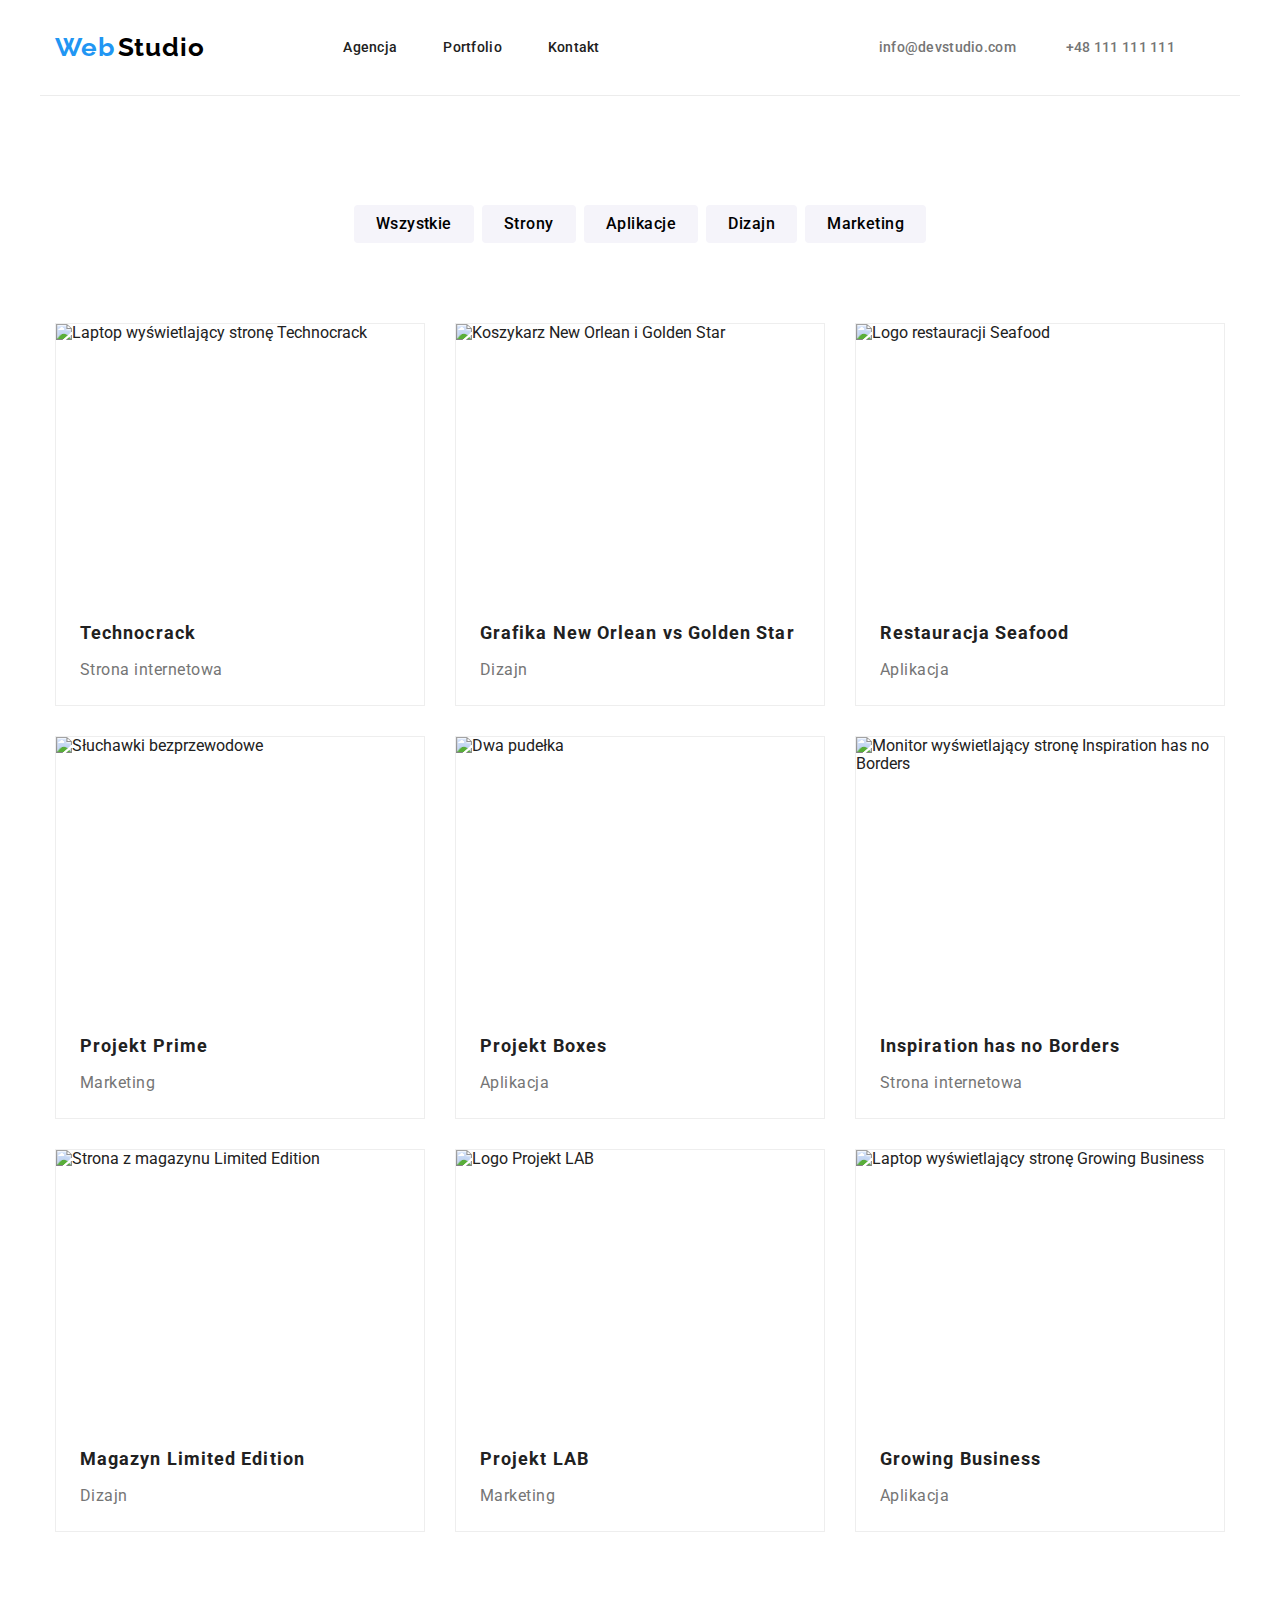
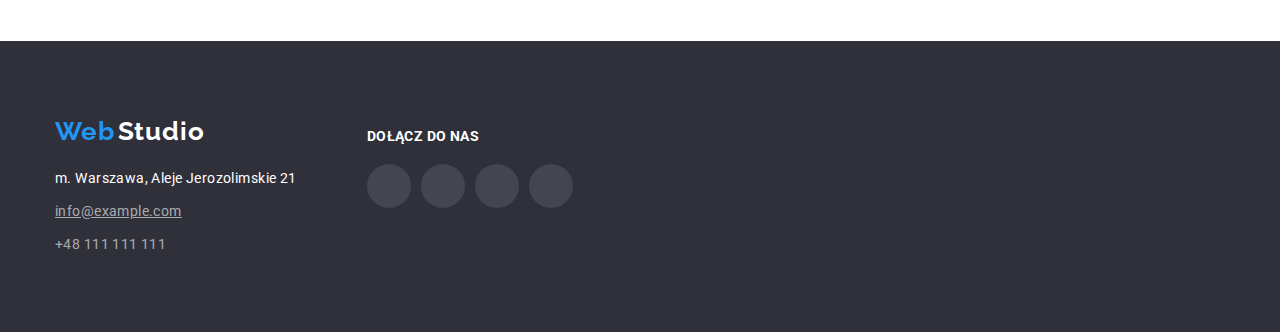
==== portfolio.html @ d4b3dfc9 "." ====
<!DOCTYPE html>
<html lang="pl">
<head>
    <meta charset="UTF-8">
    <meta http-equiv="X-UA-Compatible" content="IE=edge">
    <meta name="viewport" content="width=device-width, initial-scale=1.0">
    <link rel="stylesheet" href="https://cdnjs.cloudflare.com/ajax/libs/modern-normalize/1.0.0/modern-normalize.min.css" />
    <link rel="stylesheet" href="./css/styles.css">
    <link rel="preconnect" href="https://fonts.gstatic.com">
    <link href="https://fonts.googleapis.com/css2?family=Raleway:wght@700&family=Roboto:wght@400;500;700;900&display=swap"
        rel="stylesheet">
    <title>Portfolio</title>
</head>
<body>
    <header class="header">
        <div class="container">
        <nav class="navigation">
            <ul class="navigation-list list">
                <li class="navigation-list-item">
                    <a class="navigation-list-link logo link" href="index.html">
                        <span class="logo-web">Web</span>
                        <span class="logo-studio">Studio</span>
                    </a>
                </li>
                <li class="navigation-list-item">
                    <a class="navigation-list-link link" href="#">Agencja</a>
                </li>
                <li class="navigation-list-item">
                    <a class="navigation-list-link link" href="portfolio.html">Portfolio</a>
                </li>
                <li class="navigation-list-item">
                    <a class="navigation-list-link link" href="#">Kontakt</a>
                </li>
            </ul>
        </nav>
    
        <ul class="contact-list list">
            <li class="contact-list-item">
                <a class="contact-list-link link" href="email:info@devstudio.com">info@devstudio.com</a></li>
            <li class="contact-list-item">
                <a class="contact-list-link link" href="tel:+48111111111">+48 111 111 111</a></li>
        </ul>
    </div>
    </header>
    <main>
        <!--FILTERS-->
        <section class="section-filters section"> 
            <div class="container">
            <h2 hidden>Filters</h2>
            <ul class="filters-list list">
                <li class="filters-list-item">
                    <button class="filters-modal-btn" type="button">Wszystkie</button>
                </li>
                <li class="filters-list-item">
                    <button class="filters-modal-btn" type="button">Strony</button>
                </li>
                <li class="filters-list-item">
                    <button class="filters-modal-btn" type="button">Aplikacje</button>
                </li>
                <li class="filters-list-item">
                    <button class="filters-modal-btn" type="button">Dizajn</button>
                </li>
                <li class="filters-list-item">
                    <button class="filters-modal-btn" type="button">Marketing</button>
                </li>
            </ul>
            </div>
        </section>
        <!--PROJECTS-->
        <section class="section-project section"> 
            <div class="container">
            <h2 hidden>Projects</h2>
            <ul class="projects-list list">
                <li class="projects-list-item">
                    <img class="projects-list-item-img" src="images/project1.jpg" alt="Laptop wyświetlający stronę Technocrack" width="370" height="291">
                        <p class="projects-list-text" >Technocrack</p>
                        <p class="projects-list-text-description">Strona internetowa</p>
                </li>
                <li class="projects-list-item">
                    <img class="projects-list-item-img" src="images/project2.jpg" alt="Koszykarz New Orlean i Golden Star" width="370" height="291">
                        <p class="projects-list-text" >Grafika New Orlean vs Golden Star</p>
                        <p class="projects-list-text-description">Dizajn</p>
                    
                </li>
                <li class="projects-list-item">
                    <img class="projects-list-item-img" src="images/project3.jpg" alt="Logo restauracji Seafood" width="370" height="291">
                        <p class="projects-list-text" >Restauracja Seafood</p>
                        <p class="projects-list-text-description">Aplikacja</p>
                    
                </li>
                <li class="projects-list-item">
                    <img class="projects-list-item-img" src="images/project4.jpg" alt="Słuchawki bezprzewodowe" width="370" height="291">
                        <p class="projects-list-text" >Projekt Prime</p>
                        <p class="projects-list-text-description">Marketing</p>
                    
                </li>
                <li class="projects-list-item">
                    <img class="projects-list-item-img" src="images/project5.jpg" alt="Dwa pudełka" width="370" height="291">
                        <p class="projects-list-text" >Projekt Boxes</p>
                        <p class="projects-list-text-description">Aplikacja</p>
                    
                </li>
                <li class="projects-list-item">
                    <img class="projects-list-item-img" src="images/project6.jpg" alt="Monitor wyświetlający stronę Inspiration has no Borders" width="370" height="291">
                        <p class="projects-list-text" >Inspiration has no Borders</p>
                        <p class="projects-list-text-description">Strona internetowa</p>
                    
                </li>
                <li class="projects-list-item">
                    <img class="projects-list-item-img" src="images/project7.jpg" alt="Strona z magazynu Limited Edition" width="370" height="291">
                        <p class="projects-list-text" >Magazyn Limited Edition</p>
                        <p class="projects-list-text-description">Dizajn</p>
                    
                </li>
                <li class="projects-list-item">
                    <img class="projects-list-item-img" src="images/project8.jpg" alt="Logo Projekt LAB" width="370" height="291">
                        <p class="projects-list-text" >Projekt LAB</p>
                        <p class="projects-list-text-description">Marketing</p>
                    
                </li>
                <li class="projects-list-item">
                    <img class="projects-list-item-img" src="images/project9.jpg" alt="Laptop wyświetlający stronę Growing Business" width="370" height="291">
                        <p class="projects-list-text" >Growing Business</p>
                        <p class="projects-list-text-description">Aplikacja</p>
                    
                </li>
            </ul>
            </div>
        </section>
    </main>
<!--FOOTER-->
    <footer class="section-footer section">
        <div class="container">
        <div class="footer-left-side">
        <a class="footer-link link" href="index.html">
            <span class="logo-web">Web</span>
            <span class="logo-studio-white">Studio</span>
        </a>
        <address class="addres">m. Warszawa, Aleje Jerozolimskie 21</address>
        <ul class="footer-list list">
            <li class="footer-list-item"><a class="footer-contact" href="email:info@example.com">info@example.com</a></li>
            <li class="footer-list-item"><a class="footer-contact link" href="tel:+48111111111">+48 111 111 111</a></li>
        </ul>
        </div>
        <div class="footer-social">
            <p class="footer-social-text">Dołącz do nas</p>
            <ul class="footer-social-list list">
                <li class="footer-social-list-item">
                    <a href="#" class="footer-social-list-link">
                        <svg class="footer-icon">
                            <use href="./images/icons.svg#icon-instagram"></use>
                        </svg>
                    </a>
                    <a href="#" class="footer-social-list-link">
                        <svg class="footer-icon">
                            <use href="./images/icons.svg#icon-twitter"></use>
                        </svg>
                    </a>
                    <a href="#" class="footer-social-list-link">
                        <svg class="footer-icon">
                            <use href="./images/icons.svg#icon-facebook"></use>
                        </svg>
                    </a>
                    <a href="#" class="footer-social-list-link">
                        <svg class="footer-icon">
                            <use href="./images/icons.svg#icon-linkedin"></use>
                        </svg>
                    </a>
                </li>
            </ul>
        </div>
        </div>
    </footer>
    
</body>
</html>
---- css/styles.css ----
:root{
    --main-font: 'Roboto', sans-serif;
    --secondary-font: 'Raleway', sans-serif;
    --main-color: #2196F3;
    --secondary-color: #212121;
    --description-color: #757575;
    --third-text-color: #FFFFFF;
    --logo-studio-color:  #000000;
    --footer-contact-color:  rgba(255, 255, 255, 0.6);
    --main-background-color: #FFFFFF;;
    --secondary-background-color: #2F303A;
    --third-background-color: #F5F4FA;
}
body {
    font-family: var(--main-font);
    color: var(--secondary-color);
    background-color: var(--main-background-color);
}
h1,
h2,
h3,
h4,
h6,
ul,
p {
    margin: 0;
    padding: 0;
}

img{
    display: block;
}

.list{
    list-style: none;
}
.link{
    text-decoration: none;
}

.container{
    width: 1200px;
    padding: 15px;
    margin: 0 auto;
}
.section{
    padding-top: 94px;
    padding-bottom: 94px;
}

/*==== COMPONENTS ====*/

.logo-web,
.logo-studio,
.logo-studio-white{
    font-family: var(--secondary-font);
    font-style: normal;
    font-weight: 700;
    font-size: 26px;
    line-height: 1.192;
    letter-spacing: 0.03em;
    color: var(--main-color);
}
.logo-studio{
    color: var(--logo-studio-color);
}
.logo-studio-white{
    color: var(--third-text-color)
}

.filters-modal-btn,
.hero-modal-btn{
    font-weight: 500;
    font-size: 16px;
    line-height: 1.625;
    text-align: center;
    letter-spacing: 0.03em;
    background-color: var(--third-background-color);
    border-radius: 4px;
    border: 0px;
    padding: 6px 22px;
}

.secondary-header{
    font-weight: 700;
    font-size: 36px;
    line-height: 1.166;
    text-align: center;
    letter-spacing: 0.03em;
    margin: 0 auto;
    padding-bottom: 50px;
}

.navigation-list-link:hover,
.navigation-list-link:focus,
.contact-list-link:hover,
.contact-list-link:focus,
.footer-contact:hover,
.footer-contact:focus,
.footer-contact-portfolio-email:hover,
.footer-contact-portfolio-email:focus{
    color:var(--main-color)
}
.hero-modal-btn:hover,
.hero-modal-btn:focus,
.filters-modal-btn:hover,
.filters-modal-btn:focus{
    color: var(--third-text-color);
    background-color: var(--main-color);
    cursor: pointer;
}

.section-hero,
.section-footer{
    background-color: var(--secondary-background-color);
}
/*==== END COMPONENTS ====*/

/*==== HEADER ====*/
.header .container{
    display: flex;
    align-items: center;
    padding-top: 32px;
    padding-bottom: 32px;
    border-bottom: 1px solid #ECECEC;
}

.navigation-list, 
.contact-list{
    display: flex;
    align-items: center;
    justify-content: center;
}

.logo{
    margin-right: 93px;
    padding-top: 24px;
    padding-bottom: 25px;
}
   
.navigation-list-item:not(:last-child){
    margin-right: 46px;
}
.header .contact-list{
    margin-left: auto;
}
.contact-list-item{
    margin-right: 50px;
}

.navigation-list-link,
.contact-list-link,
.footer-link{
    font-weight: 500;
    font-size: 14px;
    line-height: 1.142;
    letter-spacing: 0.02em;
    color: var(--secondary-color);
}

.contact-list-link{
    color: var(--description-color);
}
.contact-list-icon{
    fill: #757575;
    margin-right: 10px;
}
/*???!!!!!!!!!!!!!!!!!!!!!!!!!!! telefon ucieka do góry! nie wczytują się dobrze width i hight*/
.contact-list-icon:hover,
.contact-list-icon:focus{
    fill: var(--main-color);
    background-color: var(--third-background-color);
}
/*==== END HEADER ====*/

/*==== HERO ====*/
.section-hero .container{
    padding: 200 0;  
}
.section-hero{
    background-image: linear-gradient(rgba(47, 48, 58, 0.4), 
    rgba(47, 48, 58, 0.4)), 
    url(/images/herobackground.png);
    background-repeat: no-repeat;
    background-size: cover;
    max-width: 1600px;
    margin: 0 auto;
}

.main-header{
    font-weight: 900;
    font-size: 44px;
    line-height: 1.363;
    text-align: center;
    letter-spacing: 0.06em;
    text-transform: uppercase;
    color: var(--third-text-color);
    margin: 0 auto;
    width: 696px;
    height: 120px;
    margin-bottom: 30px;
}   
.hero-modal-btn{
    font-weight: 700;
    line-height: 1.875;
    display: flex;
    align-items: center;
    letter-spacing: 0.06em;
    box-shadow: 0px 4px 4px rgba(0, 0, 0, 0.15);
    border-radius: 4px;
    padding: 10px 41px 10px 42px;
    min-width: 200px;
    margin: 0 auto;
}
   
/*==== END HERO ====*/

/*==== ADVANTAGES ====*/
.advantages-list{
 display: flex;
 align-items: center;
}

.advantages-list-item:not(:last-child){
    margin-right: 30px;
}

.advantages-icon{
    display: flex;
    margin: 0 auto;
    
}

.advantages-list-icon:not(:last-child){
    margin-right: 30px;
}

.advantages-list-icon{
    display: flex;
    background-color: #F5F4FA;
    border-radius: 4px;
    margin-bottom: 30px;
    min-width: 270px;
    min-height: 120px;
    padding-top: 25px;
}

.advantages-list-header,
.advantages-list-text{
    font-weight: 700;
    font-size: 14px;
    line-height: 1.143;
    letter-spacing: 0.03em;
    text-transform: uppercase;
    width: 270px;
    height: 16px;
}

.advantages-list-text{
    font-weight: 400;
    line-height: 1.714;
    text-transform: none;
    color: var(--description-color);
    height: 75px;
    margin-top: 10px;
    margin-bottom: 0px;
}

.section-advantages{
    padding-bottom: 0px;
}

/*==== END ADVANTAGES ====*/

/*==== ABOUT US ====*/
.about-list{
    display: flex;
    align-items: center;
}

.about-list-item:not(:last-child){
    margin-right: 30px;
}
/*==== END ABOUT US ====*/


/*==== OUR TEAM ====*/
.team-list{
    display: flex;
    align-items: center;
}
.team-list-item:not(:last-child){
  margin-right: 30px;  
}
.team-list-item{
    background: var(--main-background-color);
    box-shadow: 0px 1px 3px rgba(0, 0, 0, 0.12), 0px 1px 1px rgba(0, 0, 0, 0.14), 0px 2px 1px rgba(0, 0, 0, 0.2);
    border-radius: 0px 0px 4px 4px;
    }

.team-list-img{
    margin-bottom: 30px;
}

.section-team{
    background-color: var(--third-background-color);
}
.team-list-text,
.team-list-text-description{
    font-weight: 500;
    font-size: 16px;
    line-height: 1.187;
    text-align: center;
    letter-spacing: 0.03em;
    margin-bottom: 10px;
}

.team-list-text-description{
    font-weight: 400;
    color: var(--description-color);
}

.team-social-list{
    display: flex;
    align-items: center;
    justify-content: center;
    margin-right: 16px;
    margin-bottom: 30px;
    
}

.team-icon{
    width: 20px;
    height: 20px;
}

.team-social-list-item{
    display: flex;
    background-color: var(--main-background-color);
    border-radius: 50%;
    align-items: center;
    justify-content: center;
    min-width: 44px;
    min-height: 44px;
    fill: #AFB1B8;
}

.team-social-list-item:not(:last-child){
    margin-right: 10px;
}

.team-social-list-item:hover,
.team-social-list-item:focus{
    fill: var(--third-text-color);
    background-color: var(--main-color);


}
/*==== END OUR TEAM ====*/


/*==== OUR CUSTOMERS ====*/
.customers-list{
    display: flex;
    align-items: center;
    justify-content: center;
}

.customers-list-item:not(:last-child){
    margin-right: 30px;
}

.customer-icon{
    display: flex;
    width: 106px;
    height: 60px;
}

.customers-list-item{
    display: flex;
    align-items: center;
    justify-content: center;
    min-width: 170px;
    min-height: 92px;
    fill: #AFB1B8;
    border: 1px solid #AFB1B8;
    border-radius: 4px;
}

.customers-list-item:hover,
.customers-list-item:focus{
    border: 1px solid var(--main-color);
    fill: var(--main-color);
}
/*==== END OUR CUSTOMERS ====*/


/*==== FOOTER ====*/
.section-footer {
    padding-top: 60px;
    padding-bottom: 60px;
}
.section-footer .container{
    display: flex;
}

.addres,
.footer-contact{
    font-style: normal;
    font-weight: 400;
    font-size: 14px;
    line-height: 1.714;
    letter-spacing: 0.03em;
    color: var(--third-text-color);
}
.addres{
    margin-top: 20px;
}
    
.footer-contact,
.footer-contact-portfolio-email{
    color: var(--footer-contact-color);
}
.footer-list-item{
    padding-top: 9px;
}
.footer-contact:not(:last-child){
    padding-bottom: 9px;
}

.footer-social{
    width: 206px;
    height: 80px;
    margin-left: 70px;
    padding-top: 12px;
    box-sizing: content-box;
}

.footer-social-text{
    font-weight: 700;
    font-size: 14px;
    line-height: 1.143;
    letter-spacing: 0.03em;
    text-transform: uppercase;
    color: var(--third-text-color);
    min-width: 113px;
    min-height: 16px;
    margin-bottom: 20px;

}
.footer-social-list,
.footer-social-list-item{
    display: flex;
    align-items: center;
    justify-content: center;
}
.footer-social-list-link:not(:last-child){
    margin-right: 10px;
}
.footer-icon{
    width: 20px;
    height: 20px;
}

.footer-social-list-link{    
    display: flex;
    min-width: 44px;
    min-height: 44px;
    align-items: center;
    justify-content: center;
    background-color: rgba(255, 255, 255, 0.1);
    border-radius: 50%;
    fill: var(--main-background-color);
}
.footer-social-list-link:hover,
.footer-social-list-link:focus{
    background-color: var(--main-color);
}

/*==== END FOOTER ====*/

/*========================== PORTFOLIO.HTML ========================*/

/*==== FILTERS ====*/
.section-filters{
    padding-bottom: 16px;
}
.filters-list{
    display: flex;
    align-items: center;
    justify-content: center;
}
.filters-list-item:not(:last-child){
    margin-right: 8px;
}
.filters-list-item:hover,
.filters-list-item:focus{
    box-shadow: 0px 3px 1px rgba(0, 0, 0, 0.1), 0px 1px 2px rgba(0, 0, 0, 0.08), 0px 2px 2px rgba(0, 0, 0, 0.12);
}
/*==== END FILTERS ====*/

/*==== PROJECTS ====*/
.section-project{
    padding-top: 34px;
    margin: 0 auto;
}
.projects-list{
    display: flex;
    flex-wrap: wrap;
}
.projects-list-item-img{
    display: block;
    padding-bottom: 20px;
}
.projects-list-item{
    width: 370px;
    background: var(--main-background-color);
    border: 1px solid #EEEEEE;
    box-sizing: border-box;
}
.projects-list-item:not(:nth-child(3n)){
    margin-right: 30px;
}

.projects-list-item:not(:nth-child(-n + 3)){
    margin-top: 30px;
}

.projects-list-text{
    font-weight: 700;
    font-size: 18px;
    line-height: 2;
    letter-spacing: 0.06em;
    padding-bottom: 4px;
    
}
.projects-list-text-description{
    font-size: 16px;
    line-height: 1.875;
    letter-spacing: 0.03em;
    color: var(--description-color);
    padding-bottom: 20px;
}
.projects-list-text,
.projects-list-text-description{
    margin-right: 24px;
    margin-left: 24px;
    width: 322px;
}
.projects-list-item:hover{
    box-shadow: 0px 1px 1px rgba(0, 0, 0, 0.12), 0px 4px 4px rgba(0, 0, 0, 0.06), 1px 4px 6px rgba(0, 0, 0, 0.16);
}
/*==== END PROJECTS ====*/
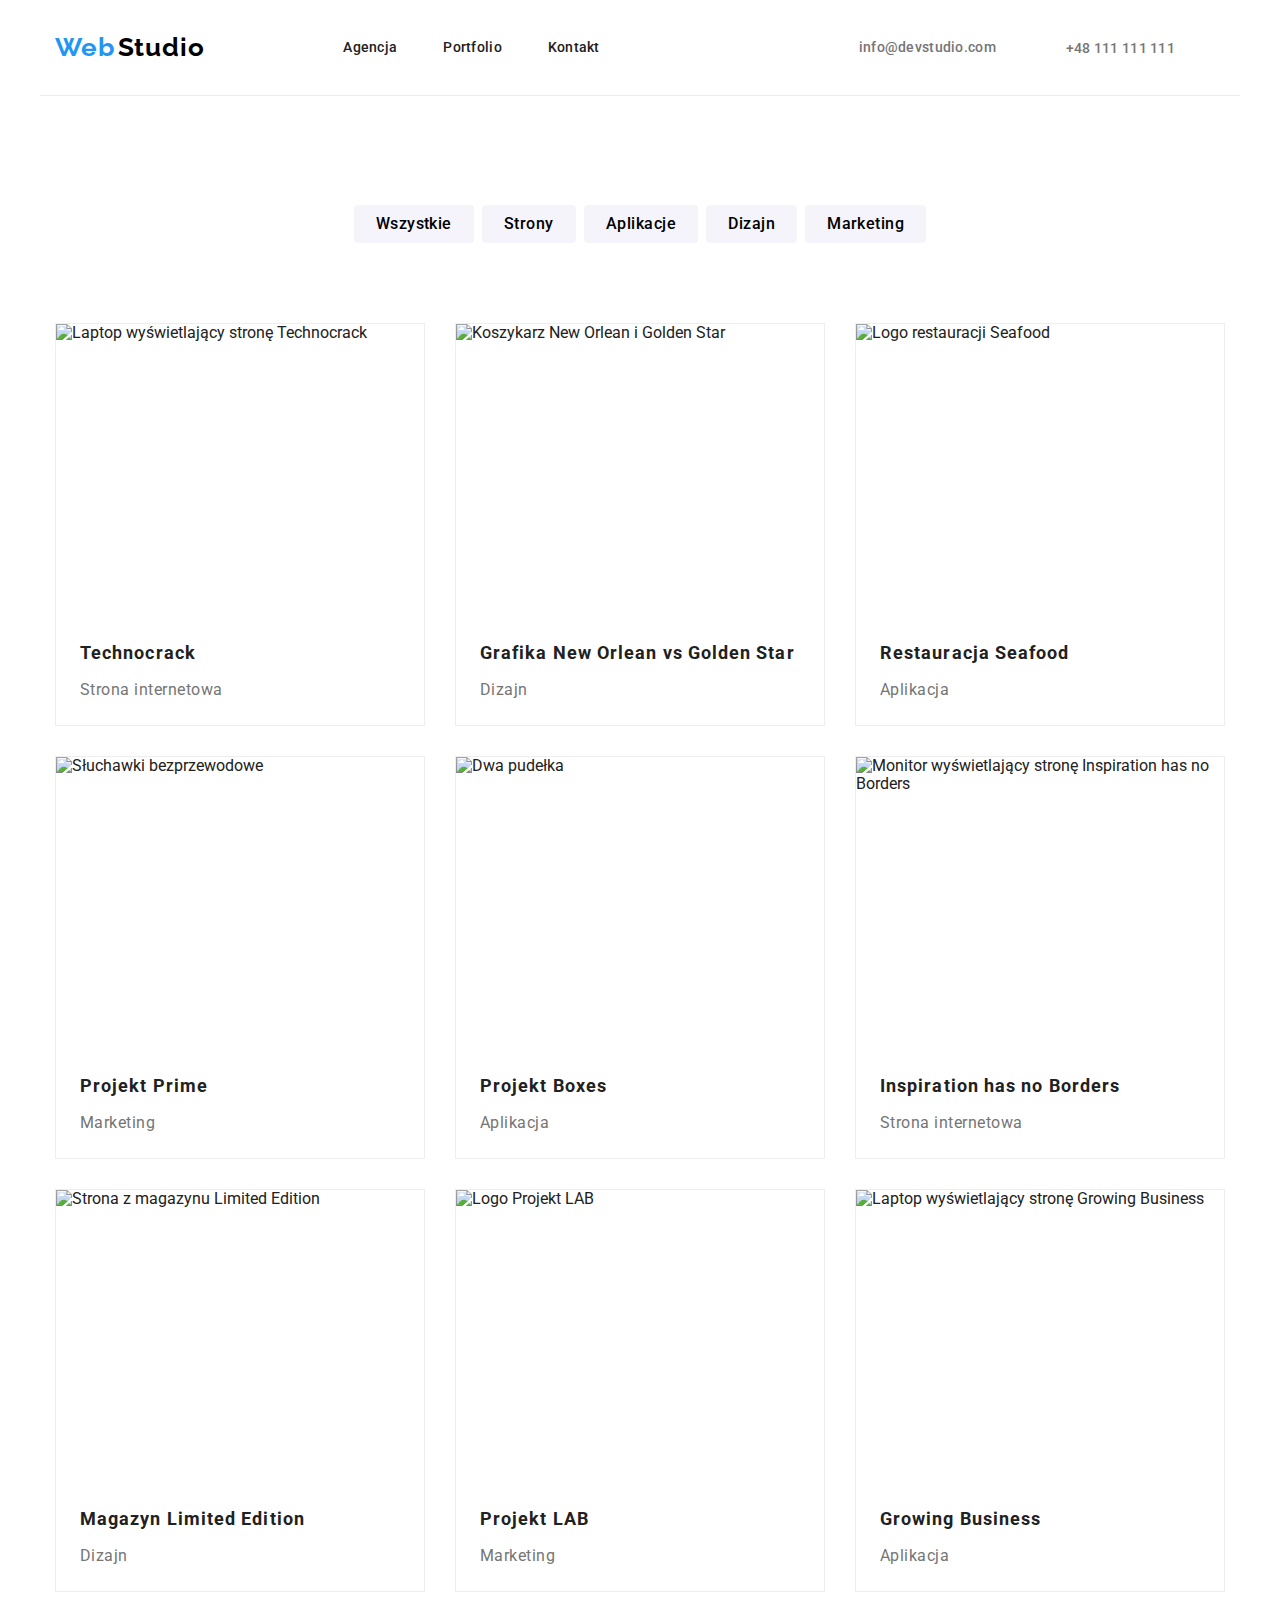
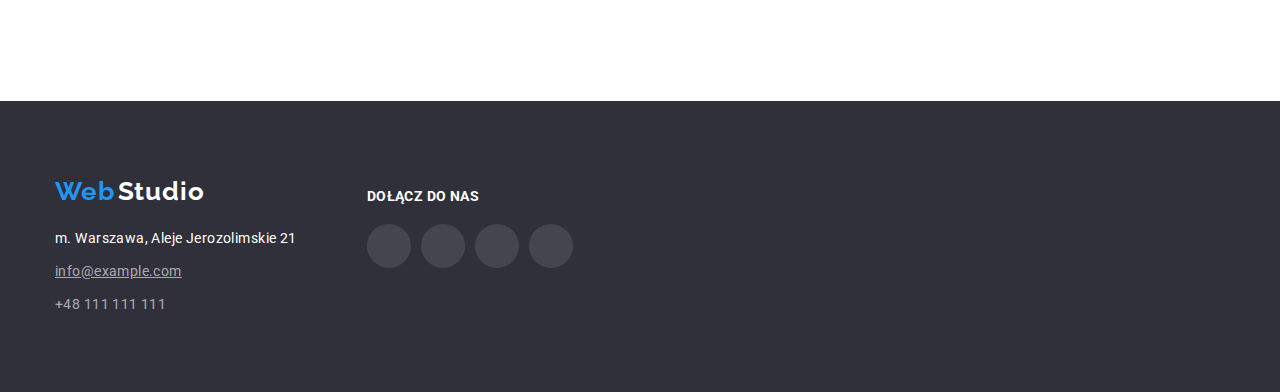
==== commit b8f4ab7b: "." ====
--- a/portfolio.html
+++ b/portfolio.html
@@ -2,7 +2,7 @@
 <html lang="pl">
 <head>
     <meta charset="UTF-8">
-    <meta http-equiv="X-UA-Compatible" content="IE=edge">
+    <meta http-equiv="X-UA-Compatible">
     <meta name="viewport" content="width=device-width, initial-scale=1.0">
     <link rel="stylesheet" href="https://cdnjs.cloudflare.com/ajax/libs/modern-normalize/1.0.0/modern-normalize.min.css" />
     <link rel="stylesheet" href="./css/styles.css">
@@ -36,9 +36,17 @@
     
         <ul class="contact-list list">
             <li class="contact-list-item">
-                <a class="contact-list-link link" href="email:info@devstudio.com">info@devstudio.com</a></li>
+                
+                <a class="contact-list-link link" href="email:info@devstudio.com">
+                    <svg class="contact-list-icon" width="16" height="12">
+                        <use href="./images/icons.svg#icon-letter"></use>
+                    </svg>info@devstudio.com</a></li>
             <li class="contact-list-item">
-                <a class="contact-list-link link" href="tel:+48111111111">+48 111 111 111</a></li>
+                
+                <a class="contact-list-link link" href="tel:+48111111111"><svg class="contact-list-icon" width="10" height="16">
+                    <use href="./images/icons.svg#icon-smartphone"></use>
+                </svg>+48 111 111 111</a></li>
+                
         </ul>
     </div>
     </header>
@@ -72,55 +80,125 @@
             <h2 hidden>Projects</h2>
             <ul class="projects-list list">
                 <li class="projects-list-item">
-                    <img class="projects-list-item-img" src="images/project1.jpg" alt="Laptop wyświetlający stronę Technocrack" width="370" height="291">
-                        <p class="projects-list-text" >Technocrack</p>
+                    <div class="projects-div">
+                        <img class="projects-list-item-img" src="images/project1.jpg" alt="Laptop wyświetlający stronę Technocrack" width="370" height="291">
+                        <div class="overlay">
+                            <p class="overlay-text">Technocrack jest popularną platformą wykorzystywaną do rozpowszechniania koronawirusa. Firmy wykorzystują tę platformę
+                            do celów szpiegowskich i ataków na niezabezpieczone serwery konkurencji</p>
+                        </div>
+                    </div>
+                            <p class="projects-list-text" >Technocrack</p>
+                            <p class="projects-list-text-description">Strona internetowa</p>
+                </li>
+                <li class="projects-list-item">
+                    
+                    <div class="projects-div">
+                        <img class="projects-list-item-img" src="images/project2.jpg" alt="Koszykarz New Orlean i Golden Star" width="370" height="291">
+                        
+                        <div class="overlay">
+                            <p class="overlay-text">Technocrack jest popularną platformą wykorzystywaną do rozpowszechniania koronawirusa. Firmy wykorzystują tę platformę
+                            do celów szpiegowskich i ataków na niezabezpieczone serwery konkurencji</p>
+                        </div>
+                    </div>
+                    <p class="projects-list-text" >Grafika New Orlean vs Golden Star</p>
+                        <p class="projects-list-text-description">Dizajn</p>
+                    
+                </li>
+                <li class="projects-list-item">
+                    
+                    <div class="projects-div">
+                        <img class="projects-list-item-img" src="images/project3.jpg" alt="Logo restauracji Seafood" width="370" height="291">
+                        
+                        <div class="overlay">
+                            <p class="overlay-text">Technocrack jest popularną platformą wykorzystywaną do rozpowszechniania koronawirusa. Firmy wykorzystują tę platformę
+                            do celów szpiegowskich i ataków na niezabezpieczone serwery konkurencji</p>
+                        </div>
+                    </div>
+                    <p class="projects-list-text" >Restauracja Seafood</p>
+                        <p class="projects-list-text-description">Aplikacja</p>
+                    
+                </li>
+                <li class="projects-list-item">
+                    
+                    <div class="projects-div">
+                        <img class="projects-list-item-img" src="images/project4.jpg" alt="Słuchawki bezprzewodowe" width="370" height="291">
+                        
+                        <div class="overlay">
+                            <p class="overlay-text">Technocrack jest popularną platformą wykorzystywaną do rozpowszechniania koronawirusa. Firmy wykorzystują tę platformę
+                            do celów szpiegowskich i ataków na niezabezpieczone serwery konkurencji</p>
+                        </div>
+                    </div>
+                    <p class="projects-list-text" >Projekt Prime</p>
+                        <p class="projects-list-text-description">Marketing</p>
+                    
+                </li>
+                <li class="projects-list-item">
+                    
+                    <div class="projects-div">
+                        <img class="projects-list-item-img" src="images/project5.jpg" alt="Dwa pudełka" width="370" height="291">
+                        
+                        <div class="overlay">
+                            <p class="overlay-text">Technocrack jest popularną platformą wykorzystywaną do rozpowszechniania koronawirusa. Firmy wykorzystują tę platformę
+                            do celów szpiegowskich i ataków na niezabezpieczone serwery konkurencji</p>
+                        </div>
+                    </div>
+                    <p class="projects-list-text" >Projekt Boxes</p>
+                        <p class="projects-list-text-description">Aplikacja</p>
+                    
+                </li>
+                <li class="projects-list-item">
+                    
+                    <div class="projects-div">
+                        <img class="projects-list-item-img" src="images/project6.jpg" alt="Monitor wyświetlający stronę Inspiration has no Borders" width="370" height="291">
+                        
+                        <div class="overlay">
+                            <p class="overlay-text">Technocrack jest popularną platformą wykorzystywaną do rozpowszechniania koronawirusa. Firmy wykorzystują tę platformę
+                            do celów szpiegowskich i ataków na niezabezpieczone serwery konkurencji</p>
+                        </div>
+                    </div>
+                    <p class="projects-list-text" >Inspiration has no Borders</p>
                         <p class="projects-list-text-description">Strona internetowa</p>
-                </li>
-                <li class="projects-list-item">
-                    <img class="projects-list-item-img" src="images/project2.jpg" alt="Koszykarz New Orlean i Golden Star" width="370" height="291">
-                        <p class="projects-list-text" >Grafika New Orlean vs Golden Star</p>
+                    
+                </li>
+                <li class="projects-list-item">
+                    
+                    <div class="projects-div">
+                        <img class="projects-list-item-img" src="images/project7.jpg" alt="Strona z magazynu Limited Edition" width="370" height="291">
+                        
+                        <div class="overlay">
+                            <p class="overlay-text">Technocrack jest popularną platformą wykorzystywaną do rozpowszechniania koronawirusa. Firmy wykorzystują tę platformę
+                            do celów szpiegowskich i ataków na niezabezpieczone serwery konkurencji</p>
+                        </div>
+                    </div>
+                    <p class="projects-list-text" >Magazyn Limited Edition</p>
                         <p class="projects-list-text-description">Dizajn</p>
                     
                 </li>
                 <li class="projects-list-item">
-                    <img class="projects-list-item-img" src="images/project3.jpg" alt="Logo restauracji Seafood" width="370" height="291">
-                        <p class="projects-list-text" >Restauracja Seafood</p>
-                        <p class="projects-list-text-description">Aplikacja</p>
-                    
-                </li>
-                <li class="projects-list-item">
-                    <img class="projects-list-item-img" src="images/project4.jpg" alt="Słuchawki bezprzewodowe" width="370" height="291">
-                        <p class="projects-list-text" >Projekt Prime</p>
+                    
+                    <div class="projects-div">
+                        <img class="projects-list-item-img" src="images/project8.jpg" alt="Logo Projekt LAB" width="370" height="291">
+                        
+                        <div class="overlay">
+                            <p class="overlay-text">Technocrack jest popularną platformą wykorzystywaną do rozpowszechniania koronawirusa. Firmy wykorzystują tę platformę
+                            do celów szpiegowskich i ataków na niezabezpieczone serwery konkurencji</p>
+                        </div>
+                    </div>
+                    <p class="projects-list-text" >Projekt LAB</p>
                         <p class="projects-list-text-description">Marketing</p>
                     
                 </li>
                 <li class="projects-list-item">
-                    <img class="projects-list-item-img" src="images/project5.jpg" alt="Dwa pudełka" width="370" height="291">
-                        <p class="projects-list-text" >Projekt Boxes</p>
-                        <p class="projects-list-text-description">Aplikacja</p>
-                    
-                </li>
-                <li class="projects-list-item">
-                    <img class="projects-list-item-img" src="images/project6.jpg" alt="Monitor wyświetlający stronę Inspiration has no Borders" width="370" height="291">
-                        <p class="projects-list-text" >Inspiration has no Borders</p>
-                        <p class="projects-list-text-description">Strona internetowa</p>
-                    
-                </li>
-                <li class="projects-list-item">
-                    <img class="projects-list-item-img" src="images/project7.jpg" alt="Strona z magazynu Limited Edition" width="370" height="291">
-                        <p class="projects-list-text" >Magazyn Limited Edition</p>
-                        <p class="projects-list-text-description">Dizajn</p>
-                    
-                </li>
-                <li class="projects-list-item">
-                    <img class="projects-list-item-img" src="images/project8.jpg" alt="Logo Projekt LAB" width="370" height="291">
-                        <p class="projects-list-text" >Projekt LAB</p>
-                        <p class="projects-list-text-description">Marketing</p>
-                    
-                </li>
-                <li class="projects-list-item">
-                    <img class="projects-list-item-img" src="images/project9.jpg" alt="Laptop wyświetlający stronę Growing Business" width="370" height="291">
-                        <p class="projects-list-text" >Growing Business</p>
+                    
+                    <div class="projects-div">
+                        <img class="projects-list-item-img" src="images/project9.jpg" alt="Laptop wyświetlający stronę Growing Business" width="370" height="291">
+                        
+                        <div class="overlay">
+                            <p class="overlay-text">Technocrack jest popularną platformą wykorzystywaną do rozpowszechniania koronawirusa. Firmy wykorzystują tę platformę
+                            do celów szpiegowskich i ataków na niezabezpieczone serwery konkurencji</p>
+                        </div>
+                    </div>
+                    <p class="projects-list-text" >Growing Business</p>
                         <p class="projects-list-text-description">Aplikacja</p>
                     
                 </li>
--- a/css/styles.css
+++ b/css/styles.css
@@ -95,12 +95,15 @@
 .navigation-list-link:focus,
 .contact-list-link:hover,
 .contact-list-link:focus,
+.contact-list-link:active,
 .footer-contact:hover,
 .footer-contact:focus,
 .footer-contact-portfolio-email:hover,
 .footer-contact-portfolio-email:focus{
     color:var(--main-color)
 }
+
+
 .hero-modal-btn:hover,
 .hero-modal-btn:focus,
 .filters-modal-btn:hover,
@@ -113,6 +116,24 @@
 .section-hero,
 .section-footer{
     background-color: var(--secondary-background-color);
+}
+.navigation-list-item{
+    position: relative;
+}
+.navigation-list-item:nth-child(n+2)::after{
+    position: absolute;
+    content: "";
+    width: 100%;
+    height: 4px;
+    display: block;
+    border-radius: 2px;
+    background-color: var(--main-color);
+    left: 0;
+    bottom: -39px;
+    opacity: 0;
+}
+.navigation-list-item:hover::after{
+    opacity: 1;
 }
 /*==== END COMPONENTS ====*/
 
@@ -156,6 +177,8 @@
     line-height: 1.142;
     letter-spacing: 0.02em;
     color: var(--secondary-color);
+    transition-duration: 250ms;
+    transition-timing-function: cubic-bezier(0.4, 0, 0.2, 1);
 }
 
 .contact-list-link{
@@ -165,26 +188,36 @@
     fill: #757575;
     margin-right: 10px;
 }
-/*???!!!!!!!!!!!!!!!!!!!!!!!!!!! telefon ucieka do góry! nie wczytują się dobrze width i hight*/
+
+.contact-list-link:hover .contact-list-icon,
+.contact-list-link:focus .contact-list-icon,
+.contact-list-link:active .contact-list-icon{
+    fill: var(--main-color)
+}
+
 .contact-list-icon:hover,
-.contact-list-icon:focus{
+.contact-list-icon:focus,
+.contact-list-icon:active{
     fill: var(--main-color);
-    background-color: var(--third-background-color);
-}
+    /*background-color: var(--third-background-color);*/
+}
+
 /*==== END HEADER ====*/
 
 /*==== HERO ====*/
-.section-hero .container{
-    padding: 200 0;  
-}
 .section-hero{
-    background-image: linear-gradient(rgba(47, 48, 58, 0.4), 
-    rgba(47, 48, 58, 0.4)), 
-    url(/images/herobackground.png);
+    background-image: linear-gradient(rgba(47, 48, 58, 0.4), rgba(47, 48, 58, 0.4)),
+    url(../images/herobackground.png);
     background-repeat: no-repeat;
     background-size: cover;
     max-width: 1600px;
     margin: 0 auto;
+    padding-top: 0px;
+    padding-bottom: 0px;
+}
+.section-hero .container{
+    padding-top: 200px;
+    padding-bottom: 200px;
 }
 
 .main-header{
@@ -211,6 +244,8 @@
     padding: 10px 41px 10px 42px;
     min-width: 200px;
     margin: 0 auto;
+    transition-duration: 250ms;
+    transition-timing-function: cubic-bezier(0.4, 0, 0.2, 1);
 }
    
 /*==== END HERO ====*/
@@ -281,6 +316,29 @@
 .about-list-item:not(:last-child){
     margin-right: 30px;
 }
+.about-list-item{
+    position: relative;
+}
+.about-list-item-text{
+    position: absolute;
+    width: 144px;
+    height: 16px;
+    font-style: normal;
+    font-weight: 700;
+    font-size: 14px;
+    line-height: 1.143;
+    text-align: center;
+    letter-spacing: 0.03em;
+    text-transform: uppercase;
+    color: var(--third-text-color);
+    background: rgba(47, 48, 58, 0.8);
+    padding-top: 27px;
+    padding-bottom: 27px;
+    width: 100%;
+    height: 70px;
+    bottom: 0;
+}
+
 /*==== END ABOUT US ====*/
 
 
@@ -343,6 +401,8 @@
     min-width: 44px;
     min-height: 44px;
     fill: #AFB1B8;
+    transition-duration: 250ms;
+    transition-timing-function: cubic-bezier(0.4, 0, 0.2, 1);
 }
 
 .team-social-list-item:not(:last-child){
@@ -385,6 +445,8 @@
     fill: #AFB1B8;
     border: 1px solid #AFB1B8;
     border-radius: 4px;
+    transition-duration: 250ms;
+    transition-timing-function: cubic-bezier(0.4, 0, 0.2, 1);
 }
 
 .customers-list-item:hover,
@@ -401,6 +463,9 @@
     padding-bottom: 60px;
 }
 .section-footer .container{
+    display: flex;
+}
+.footer-left-side .container{
     display: flex;
 }
 
@@ -420,6 +485,8 @@
 .footer-contact,
 .footer-contact-portfolio-email{
     color: var(--footer-contact-color);
+    transition-duration: 250ms;
+    transition-timing-function: cubic-bezier(0.4, 0, 0.2, 1);
 }
 .footer-list-item{
     padding-top: 9px;
@@ -433,7 +500,6 @@
     height: 80px;
     margin-left: 70px;
     padding-top: 12px;
-    box-sizing: content-box;
 }
 
 .footer-social-text{
@@ -471,6 +537,8 @@
     background-color: rgba(255, 255, 255, 0.1);
     border-radius: 50%;
     fill: var(--main-background-color);
+    transition-duration: 250ms;
+    transition-timing-function: cubic-bezier(0.4, 0, 0.2, 1);
 }
 .footer-social-list-link:hover,
 .footer-social-list-link:focus{
@@ -496,6 +564,10 @@
 .filters-list-item:hover,
 .filters-list-item:focus{
     box-shadow: 0px 3px 1px rgba(0, 0, 0, 0.1), 0px 1px 2px rgba(0, 0, 0, 0.08), 0px 2px 2px rgba(0, 0, 0, 0.12);
+}
+.filters-list-item{
+    transition-duration: 250ms;
+    transition-timing-function: cubic-bezier(0.4, 0, 0.2, 1);
 }
 /*==== END FILTERS ====*/
 
@@ -550,4 +622,82 @@
 .projects-list-item:hover{
     box-shadow: 0px 1px 1px rgba(0, 0, 0, 0.12), 0px 4px 4px rgba(0, 0, 0, 0.06), 1px 4px 6px rgba(0, 0, 0, 0.16);
 }
-/*==== END PROJECTS ====*/+.projects-div{
+    position: relative;
+    overflow: hidden;
+    width: 370px;
+    margin-bottom: 20px;
+}
+.overlay{
+    position: absolute;
+    top: 0;
+    left: 0;
+    width: 100%;
+    height: 100%;
+    transform: translateY(100%);
+    background-color: rgba(33, 150, 243, 0.9);
+    transition: transform 250ms cubic-bezier(0.4, 0, 0.2, 1);
+}
+.projects-list-item:hover .overlay{
+    transform: translateY(0);
+}
+.overlay-text{
+    width: 301px;
+    height: 196px;
+    font-style: normal;
+    font-weight: normal;
+    font-size: 18px;
+    line-height: 1.555;
+    letter-spacing: 0.03em;
+    color: var(--third-text-color);
+    margin: 49px 45px 49px 24px;
+}
+/*==== END PROJECTS ====*/
+
+
+/*==== BACKDROP ====*/
+.backdrop{
+    position: fixed;
+    left: 0;
+    top: 0;
+    min-width: 100%;
+    min-height: 100%;
+    background-color: rgba(0, 0, 0, 0.2);
+    transition: 250ms;
+    transform: scale(1);
+}
+.modal{
+    position: absolute;
+    top: 50%;
+    left: 50%;
+    transform: translate(-50%,-50%);
+    width: 528px;
+    min-height: 581px;
+    background-color: var(--main-background-color);
+    box-shadow: 0px 1px 3px rgba(0, 0, 0, 0.12), 0px 1px 1px rgba(0, 0, 0, 0.14), 0px 2px 1px rgba(0, 0, 0, 0.2);
+    border-radius: 4px;
+}
+.close-btn{
+    position: absolute;
+    display: flex;
+    align-items: center;
+    justify-content: center;
+    top: 8px;
+    right: 8px;
+    width: 30px;
+    height: 30px;
+    border: 1px solid rgba(0, 0, 0, 0.1);
+    box-sizing: border-box;
+    border-radius: 50%;
+    background-color: var(--main-background-color);
+
+
+}
+
+.is-hidden{
+    opacity: 0;
+    visibility: hidden;
+    pointer-events: none;
+}
+    
+/*==== END BACKDROP ====*/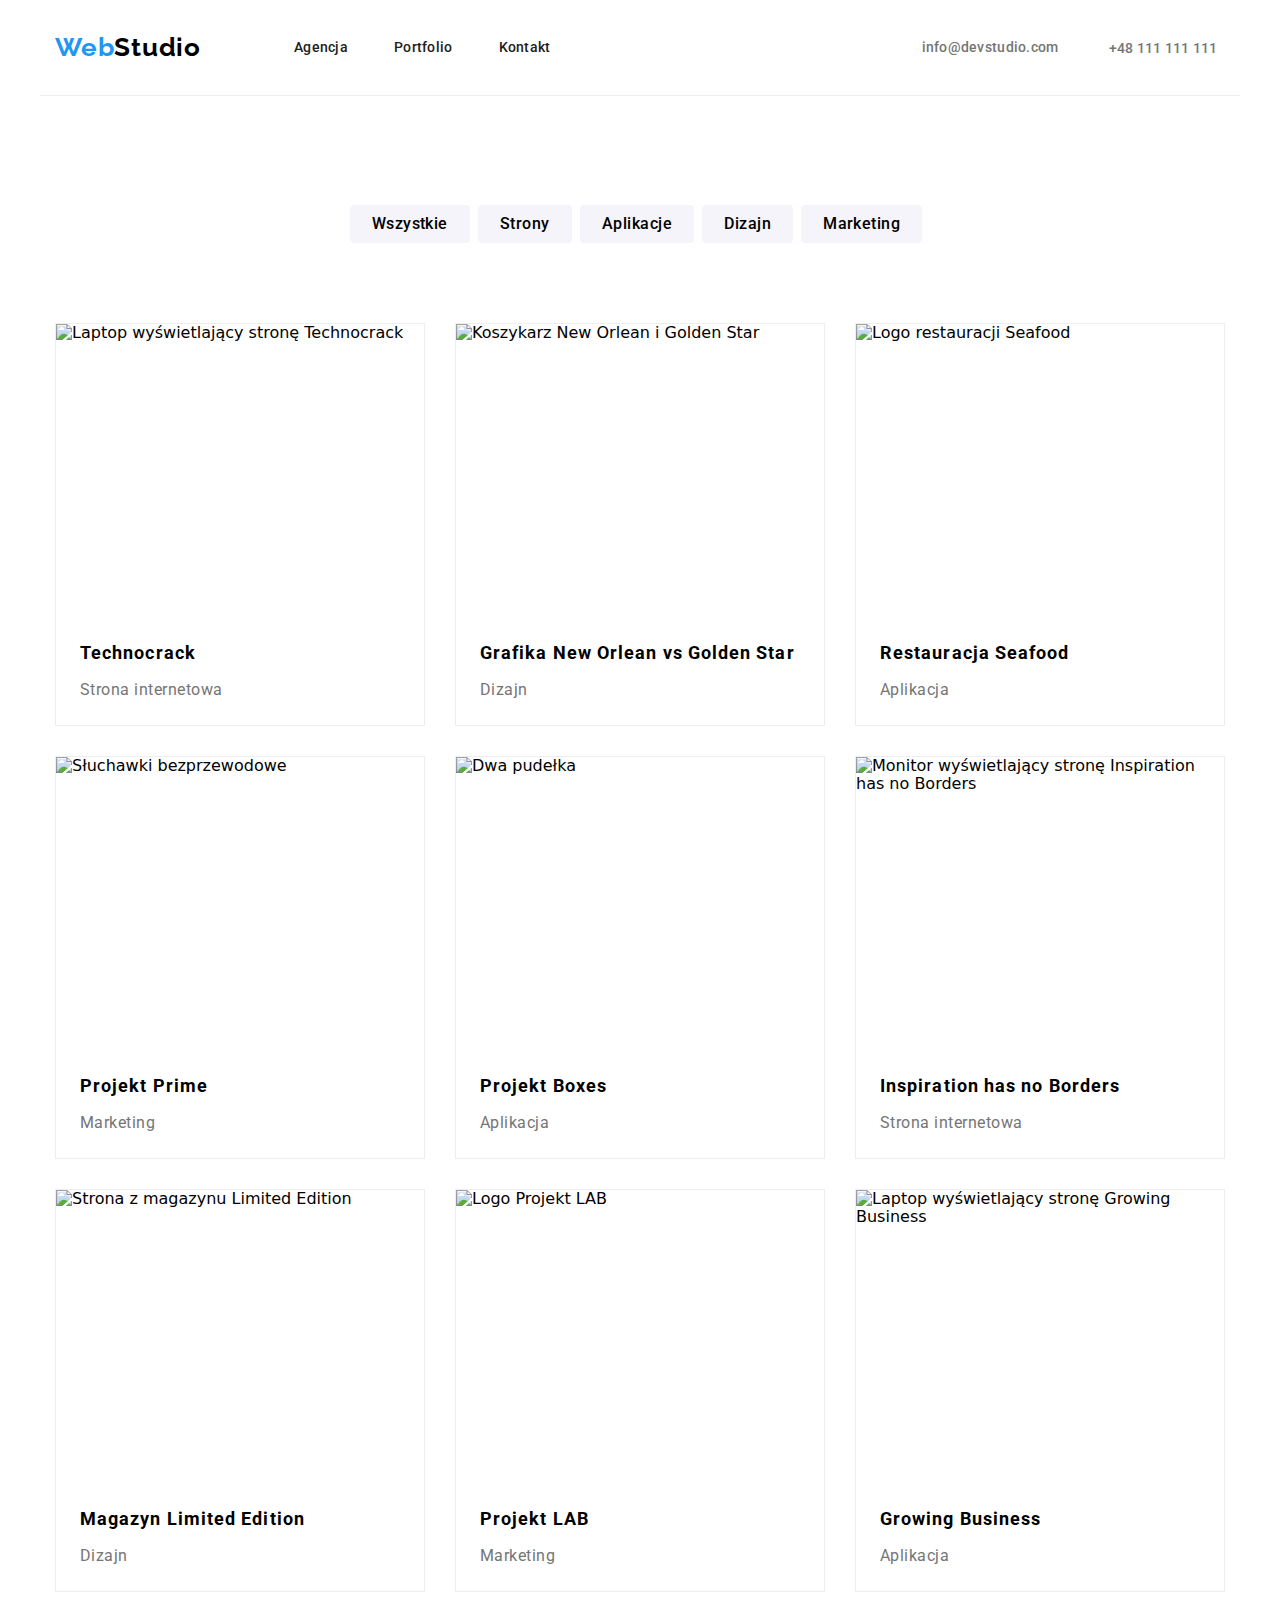
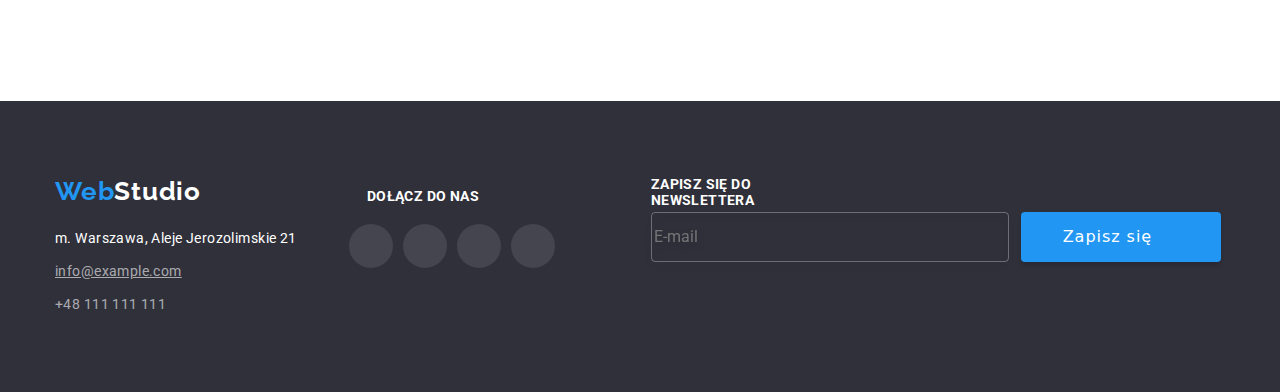
==== commit 00783418: "sass" ====
--- a/portfolio.html
+++ b/portfolio.html
@@ -2,10 +2,10 @@
 <html lang="pl">
 <head>
     <meta charset="UTF-8">
-    <meta http-equiv="X-UA-Compatible">
+    <meta http-equiv="X-UA-Compatible" content="IE=edge">
     <meta name="viewport" content="width=device-width, initial-scale=1.0">
     <link rel="stylesheet" href="https://cdnjs.cloudflare.com/ajax/libs/modern-normalize/1.0.0/modern-normalize.min.css" />
-    <link rel="stylesheet" href="./css/styles.css">
+    <link rel="stylesheet" href="./css/main.min.css">
     <link rel="preconnect" href="https://fonts.gstatic.com">
     <link href="https://fonts.googleapis.com/css2?family=Raleway:wght@700&family=Roboto:wght@400;500;700;900&display=swap"
         rel="stylesheet">
@@ -14,192 +14,191 @@
 <body>
     <header class="header">
         <div class="container">
-        <nav class="navigation">
-            <ul class="navigation-list list">
-                <li class="navigation-list-item">
-                    <a class="navigation-list-link logo link" href="index.html">
-                        <span class="logo-web">Web</span>
-                        <span class="logo-studio">Studio</span>
-                    </a>
-                </li>
-                <li class="navigation-list-item">
-                    <a class="navigation-list-link link" href="#">Agencja</a>
-                </li>
-                <li class="navigation-list-item">
-                    <a class="navigation-list-link link" href="portfolio.html">Portfolio</a>
-                </li>
-                <li class="navigation-list-item">
-                    <a class="navigation-list-link link" href="#">Kontakt</a>
+            <a href="index.html" class="logo logo--dark-theme"><span class="logo__accent-text">Web</span>Studio</a>
+            <nav class="menu">
+                <ul class="navigation">
+                    <li class="navigation__item">
+                        <a class="navigation__link" href="#">Agencja</a>
+                    </li>
+                    <li class="navigation__item">
+                        <a class="navigation__link" href="portfolio.html">Portfolio</a>
+                    </li>
+                    <li class="navigation__item navigation__item--last-child">
+                        <a class="navigation__link" href="#">Kontakt</a>
+                    </li>
+                </ul>
+            </nav>
+            <ul class="contact">
+                <li class="contact__item contact__item--first-child">
+                    <a class="contact__link" href="mailto:info@devstudio.com">
+                        <svg class="contact__icon" width="16" height="12">
+                            <use href="./images/icons.svg#icon-letter"></use>
+                        </svg>info@devstudio.com</a>
+                </li>
+                <li class="contact__item">
+                    <a class="contact__link" href="tel:+48111111111">
+                        <svg class="contact__icon" width="10" height="16">
+                            <use href="./images/icons.svg#icon-smartphone"></use>
+                        </svg>+48 111 111 111</a>
                 </li>
             </ul>
-        </nav>
+        </div>
     
-        <ul class="contact-list list">
-            <li class="contact-list-item">
-                
-                <a class="contact-list-link link" href="email:info@devstudio.com">
-                    <svg class="contact-list-icon" width="16" height="12">
-                        <use href="./images/icons.svg#icon-letter"></use>
-                    </svg>info@devstudio.com</a></li>
-            <li class="contact-list-item">
-                
-                <a class="contact-list-link link" href="tel:+48111111111"><svg class="contact-list-icon" width="10" height="16">
-                    <use href="./images/icons.svg#icon-smartphone"></use>
-                </svg>+48 111 111 111</a></li>
-                
-        </ul>
-    </div>
     </header>
     <main>
         <!--FILTERS-->
-        <section class="section-filters section"> 
+        <section class="filters section">
             <div class="container">
-            <h2 hidden>Filters</h2>
-            <ul class="filters-list list">
-                <li class="filters-list-item">
-                    <button class="filters-modal-btn" type="button">Wszystkie</button>
-                </li>
-                <li class="filters-list-item">
-                    <button class="filters-modal-btn" type="button">Strony</button>
-                </li>
-                <li class="filters-list-item">
-                    <button class="filters-modal-btn" type="button">Aplikacje</button>
-                </li>
-                <li class="filters-list-item">
-                    <button class="filters-modal-btn" type="button">Dizajn</button>
-                </li>
-                <li class="filters-list-item">
-                    <button class="filters-modal-btn" type="button">Marketing</button>
-                </li>
-            </ul>
+                <h2 hidden>Filters</h2>
+                <ul class="filters__list">
+                    <li class="filters__item">
+                        <button class="filters__btn" type="button">Wszystkie</button>
+                    </li>
+                    <li class="filters__item">
+                        <button class="filters__btn" type="button">Strony</button>
+                    </li>
+                    <li class="filters__item">
+                        <button class="filters__btn" type="button">Aplikacje</button>
+                    </li>
+                    <li class="filters__item">
+                        <button class="filters__btn" type="button">Dizajn</button>
+                    </li>
+                    <li class="filters__item">
+                        <button class="filters__btn" type="button">Marketing</button>
+                    </li>
+                </ul>
             </div>
         </section>
+        
         <!--PROJECTS-->
-        <section class="section-project section"> 
+        <section class="project section">
             <div class="container">
-            <h2 hidden>Projects</h2>
-            <ul class="projects-list list">
-                <li class="projects-list-item">
-                    <div class="projects-div">
-                        <img class="projects-list-item-img" src="images/project1.jpg" alt="Laptop wyświetlający stronę Technocrack" width="370" height="291">
-                        <div class="overlay">
-                            <p class="overlay-text">Technocrack jest popularną platformą wykorzystywaną do rozpowszechniania koronawirusa. Firmy wykorzystują tę platformę
-                            do celów szpiegowskich i ataków na niezabezpieczone serwery konkurencji</p>
-                        </div>
-                    </div>
-                            <p class="projects-list-text" >Technocrack</p>
-                            <p class="projects-list-text-description">Strona internetowa</p>
-                </li>
-                <li class="projects-list-item">
-                    
-                    <div class="projects-div">
-                        <img class="projects-list-item-img" src="images/project2.jpg" alt="Koszykarz New Orlean i Golden Star" width="370" height="291">
-                        
-                        <div class="overlay">
-                            <p class="overlay-text">Technocrack jest popularną platformą wykorzystywaną do rozpowszechniania koronawirusa. Firmy wykorzystują tę platformę
-                            do celów szpiegowskich i ataków na niezabezpieczone serwery konkurencji</p>
-                        </div>
-                    </div>
-                    <p class="projects-list-text" >Grafika New Orlean vs Golden Star</p>
-                        <p class="projects-list-text-description">Dizajn</p>
-                    
-                </li>
-                <li class="projects-list-item">
-                    
-                    <div class="projects-div">
-                        <img class="projects-list-item-img" src="images/project3.jpg" alt="Logo restauracji Seafood" width="370" height="291">
-                        
-                        <div class="overlay">
-                            <p class="overlay-text">Technocrack jest popularną platformą wykorzystywaną do rozpowszechniania koronawirusa. Firmy wykorzystują tę platformę
-                            do celów szpiegowskich i ataków na niezabezpieczone serwery konkurencji</p>
-                        </div>
-                    </div>
-                    <p class="projects-list-text" >Restauracja Seafood</p>
-                        <p class="projects-list-text-description">Aplikacja</p>
-                    
-                </li>
-                <li class="projects-list-item">
-                    
-                    <div class="projects-div">
-                        <img class="projects-list-item-img" src="images/project4.jpg" alt="Słuchawki bezprzewodowe" width="370" height="291">
-                        
-                        <div class="overlay">
-                            <p class="overlay-text">Technocrack jest popularną platformą wykorzystywaną do rozpowszechniania koronawirusa. Firmy wykorzystują tę platformę
-                            do celów szpiegowskich i ataków na niezabezpieczone serwery konkurencji</p>
-                        </div>
-                    </div>
-                    <p class="projects-list-text" >Projekt Prime</p>
-                        <p class="projects-list-text-description">Marketing</p>
-                    
-                </li>
-                <li class="projects-list-item">
-                    
-                    <div class="projects-div">
-                        <img class="projects-list-item-img" src="images/project5.jpg" alt="Dwa pudełka" width="370" height="291">
-                        
-                        <div class="overlay">
-                            <p class="overlay-text">Technocrack jest popularną platformą wykorzystywaną do rozpowszechniania koronawirusa. Firmy wykorzystują tę platformę
-                            do celów szpiegowskich i ataków na niezabezpieczone serwery konkurencji</p>
-                        </div>
-                    </div>
-                    <p class="projects-list-text" >Projekt Boxes</p>
-                        <p class="projects-list-text-description">Aplikacja</p>
-                    
-                </li>
-                <li class="projects-list-item">
-                    
-                    <div class="projects-div">
-                        <img class="projects-list-item-img" src="images/project6.jpg" alt="Monitor wyświetlający stronę Inspiration has no Borders" width="370" height="291">
-                        
-                        <div class="overlay">
-                            <p class="overlay-text">Technocrack jest popularną platformą wykorzystywaną do rozpowszechniania koronawirusa. Firmy wykorzystują tę platformę
-                            do celów szpiegowskich i ataków na niezabezpieczone serwery konkurencji</p>
-                        </div>
-                    </div>
-                    <p class="projects-list-text" >Inspiration has no Borders</p>
-                        <p class="projects-list-text-description">Strona internetowa</p>
-                    
-                </li>
-                <li class="projects-list-item">
-                    
-                    <div class="projects-div">
-                        <img class="projects-list-item-img" src="images/project7.jpg" alt="Strona z magazynu Limited Edition" width="370" height="291">
-                        
-                        <div class="overlay">
-                            <p class="overlay-text">Technocrack jest popularną platformą wykorzystywaną do rozpowszechniania koronawirusa. Firmy wykorzystują tę platformę
-                            do celów szpiegowskich i ataków na niezabezpieczone serwery konkurencji</p>
-                        </div>
-                    </div>
-                    <p class="projects-list-text" >Magazyn Limited Edition</p>
-                        <p class="projects-list-text-description">Dizajn</p>
-                    
-                </li>
-                <li class="projects-list-item">
-                    
-                    <div class="projects-div">
-                        <img class="projects-list-item-img" src="images/project8.jpg" alt="Logo Projekt LAB" width="370" height="291">
-                        
-                        <div class="overlay">
-                            <p class="overlay-text">Technocrack jest popularną platformą wykorzystywaną do rozpowszechniania koronawirusa. Firmy wykorzystują tę platformę
-                            do celów szpiegowskich i ataków na niezabezpieczone serwery konkurencji</p>
-                        </div>
-                    </div>
-                    <p class="projects-list-text" >Projekt LAB</p>
-                        <p class="projects-list-text-description">Marketing</p>
-                    
-                </li>
-                <li class="projects-list-item">
-                    
-                    <div class="projects-div">
-                        <img class="projects-list-item-img" src="images/project9.jpg" alt="Laptop wyświetlający stronę Growing Business" width="370" height="291">
-                        
-                        <div class="overlay">
-                            <p class="overlay-text">Technocrack jest popularną platformą wykorzystywaną do rozpowszechniania koronawirusa. Firmy wykorzystują tę platformę
-                            do celów szpiegowskich i ataków na niezabezpieczone serwery konkurencji</p>
-                        </div>
-                    </div>
-                    <p class="projects-list-text" >Growing Business</p>
-                        <p class="projects-list-text-description">Aplikacja</p>
+                <h2 hidden>Projects</h2>
+                <ul class="projects__list">
+                    <li class="projects__item projects__item--first-three-child">
+                        <div class="projects__div">
+                            <img class="projects__img" src="images/project1.jpg"
+                                alt="Laptop wyświetlający stronę Technocrack" width="370" height="291">
+                            <div class="overlay">
+                                <p class="overlay__text">Technocrack jest popularną platformą wykorzystywaną do rozpowszechniania
+                                    koronawirusa. Firmy wykorzystują tę platformę
+                                    do celów szpiegowskich i ataków na niezabezpieczone serwery konkurencji</p>
+                            </div>
+                        </div>
+                        <p class="projects__text">Technocrack</p>
+                        <p class="projects__description">Strona internetowa</p>
+                    </li>
+        
+                <li class="projects__item projects__item--first-three-child">
+                    
+                    <div class="projects__div">
+                        <img class="projects__img" src="images/project2.jpg" alt="Koszykarz New Orlean i Golden Star" width="370" height="291">
+                        
+                        <div class="overlay">
+                            <p class="overlay__text">Technocrack jest popularną platformą wykorzystywaną do rozpowszechniania koronawirusa. Firmy wykorzystują tę platformę
+                            do celów szpiegowskich i ataków na niezabezpieczone serwery konkurencji</p>
+                        </div>
+                    </div>
+                    <p class="projects__text" >Grafika New Orlean vs Golden Star</p>
+                        <p class="projects__description">Dizajn</p>
+                    
+                </li>
+                <li class="projects__item projects__item--first-three-child projects__item--each-third-child">
+                    
+                    <div class="projects__div">
+                        <img class="projects__img" src="images/project3.jpg" alt="Logo restauracji Seafood" width="370" height="291">
+                        
+                        <div class="overlay">
+                            <p class="overlay__text">Technocrack jest popularną platformą wykorzystywaną do rozpowszechniania koronawirusa. Firmy wykorzystują tę platformę
+                            do celów szpiegowskich i ataków na niezabezpieczone serwery konkurencji</p>
+                        </div>
+                    </div>
+                    <p class="projects__text" >Restauracja Seafood</p>
+                        <p class="projects__description">Aplikacja</p>
+                    
+                </li>
+                <li class="projects__item">
+                    
+                    <div class="projects__div">
+                        <img class="projects__img" src="images/project4.jpg" alt="Słuchawki bezprzewodowe" width="370" height="291">
+                        
+                        <div class="overlay">
+                            <p class="overlay__text">Technocrack jest popularną platformą wykorzystywaną do rozpowszechniania koronawirusa. Firmy wykorzystują tę platformę
+                            do celów szpiegowskich i ataków na niezabezpieczone serwery konkurencji</p>
+                        </div>
+                    </div>
+                    <p class="projects__text" >Projekt Prime</p>
+                        <p class="projects__description">Marketing</p>
+                    
+                </li>
+                <li class="projects__item">
+                    
+                    <div class="projects__div">
+                        <img class="projects__img" src="images/project5.jpg" alt="Dwa pudełka" width="370" height="291">
+                        
+                        <div class="overlay">
+                            <p class="overlay__text">Technocrack jest popularną platformą wykorzystywaną do rozpowszechniania koronawirusa. Firmy wykorzystują tę platformę
+                            do celów szpiegowskich i ataków na niezabezpieczone serwery konkurencji</p>
+                        </div>
+                    </div>
+                    <p class="projects__text" >Projekt Boxes</p>
+                        <p class="projects__description">Aplikacja</p>
+                    
+                </li>
+                <li class="projects__item projects__item--each-third-child">
+                    
+                    <div class="projects__div">
+                        <img class="projects__img" src="images/project6.jpg" alt="Monitor wyświetlający stronę Inspiration has no Borders" width="370" height="291">
+                        
+                        <div class="overlay">
+                            <p class="overlay__text">Technocrack jest popularną platformą wykorzystywaną do rozpowszechniania koronawirusa. Firmy wykorzystują tę platformę
+                            do celów szpiegowskich i ataków na niezabezpieczone serwery konkurencji</p>
+                        </div>
+                    </div>
+                    <p class="projects__text" >Inspiration has no Borders</p>
+                        <p class="projects__description">Strona internetowa</p>
+                    
+                </li>
+                <li class="projects__item">
+                    
+                    <div class="projects__div">
+                        <img class="projects__img" src="images/project7.jpg" alt="Strona z magazynu Limited Edition" width="370" height="291">
+                        
+                        <div class="overlay">
+                            <p class="overlay__text">Technocrack jest popularną platformą wykorzystywaną do rozpowszechniania koronawirusa. Firmy wykorzystują tę platformę
+                            do celów szpiegowskich i ataków na niezabezpieczone serwery konkurencji</p>
+                        </div>
+                    </div>
+                    <p class="projects__text" >Magazyn Limited Edition</p>
+                        <p class="projects__description">Dizajn</p>
+                    
+                </li>
+                <li class="projects__item">
+                    
+                    <div class="projects__div">
+                        <img class="projects__img" src="images/project8.jpg" alt="Logo Projekt LAB" width="370" height="291">
+                        
+                        <div class="overlay">
+                            <p class="overlay__text">Technocrack jest popularną platformą wykorzystywaną do rozpowszechniania koronawirusa. Firmy wykorzystują tę platformę
+                            do celów szpiegowskich i ataków na niezabezpieczone serwery konkurencji</p>
+                        </div>
+                    </div>
+                    <p class="projects__text" >Projekt LAB</p>
+                        <p class="projects__description">Marketing</p>
+                    
+                </li>
+                <li class="projects__item projects__item--each-third-child">
+                    
+                    <div class="projects__div">
+                        <img class="projects__img" src="images/project9.jpg" alt="Laptop wyświetlający stronę Growing Business" width="370" height="291">
+                        
+                        <div class="overlay">
+                            <p class="overlay__text">Technocrack jest popularną platformą wykorzystywaną do rozpowszechniania koronawirusa. Firmy wykorzystują tę platformę
+                            do celów szpiegowskich i ataków na niezabezpieczone serwery konkurencji</p>
+                        </div>
+                    </div>
+                    <p class="projects__text" >Growing Business</p>
+                        <p class="projects__description">Aplikacja</p>
                     
                 </li>
             </ul>
@@ -207,46 +206,67 @@
         </section>
     </main>
 <!--FOOTER-->
-    <footer class="section-footer section">
+    <footer class="footer section">
         <div class="container">
-        <div class="footer-left-side">
-        <a class="footer-link link" href="index.html">
-            <span class="logo-web">Web</span>
-            <span class="logo-studio-white">Studio</span>
-        </a>
-        <address class="addres">m. Warszawa, Aleje Jerozolimskie 21</address>
-        <ul class="footer-list list">
-            <li class="footer-list-item"><a class="footer-contact" href="email:info@example.com">info@example.com</a></li>
-            <li class="footer-list-item"><a class="footer-contact link" href="tel:+48111111111">+48 111 111 111</a></li>
-        </ul>
-        </div>
-        <div class="footer-social">
-            <p class="footer-social-text">Dołącz do nas</p>
-            <ul class="footer-social-list list">
-                <li class="footer-social-list-item">
-                    <a href="#" class="footer-social-list-link">
-                        <svg class="footer-icon">
-                            <use href="./images/icons.svg#icon-instagram"></use>
+            <div class="footer__contact">
+                <a class="logo logo--light-theme" href="index.html">
+                    <span class="logo__accent-text">Web</span>Studio
+                </a>
+                <address class="footer__addres">m. Warszawa, Aleje Jerozolimskie 21</address>
+                <ul class="contact contact--footer-theme">
+                    <li class="contact__item contact__item--footer-theme"><a
+                            class="contact__link contact__link--footer-theme contact__link--portfolio-theme"
+                            href="mailto:info@example.com">info@example.com</a></li>
+                    <li class="contact__item"><a class="contact__link contact__link--footer-theme"
+                            href="tel:+48111111111">+48 111 111 111</a>
+                    </li>
+                </ul>
+            </div>
+    
+            <div class="social social--footer-theme">
+                <p class="social__title">Dołącz do nas</p>
+                <ul class="social__list">
+                    <li class="social__item social__item--footer-theme">
+                        <a href="#" class="social__link social__link--footer-theme">
+                            <svg class="social__icon social__icon--footer-theme">
+                                <use href="./images/icons.svg#icon-instagram"></use>
+                            </svg>
+                        </a>
+                        <a href="#" class="social__link social__link--footer-theme">
+                            <svg class="social__icon social__icon--footer-theme">
+                                <use href="./images/icons.svg#icon-twitter"></use>
+                            </svg>
+                        </a>
+                        <a href="#" class="social__link social__link--footer-theme ">
+                            <svg class="social__icon social__icon--footer-theme">
+                                <use href="./images/icons.svg#icon-facebook"></use>
+                            </svg>
+                        </a>
+                        <a href="#" class="social__link social__link--footer-theme">
+                            <svg class="social__icon social__icon--footer-theme">
+                                <use href="./images/icons.svg#icon-linkedin"></use>
+                            </svg>
+                        </a>
+                    </li>
+                </ul>
+            </div>
+            <div class="newsletter">
+                <p class="newsletter__title">Zapisz się do newslettera</p>
+                <form class="newsletter__form" method="POST">
+                    <label class="newslettter__label" for="newsletter-email">
+                        <div class="newslettter__wrapper">
+                            <div class="newslettter__disclaimer">
+                                <input class="newsletter__input" type="email" name="newsletter-email"
+                                    placeholder="E-mail" />
+                    </label>
+                    <button class="newsletter__button" type="submit">Zapisz się
+                        <svg class="newsletter__icon">
+                            <use href="./images/icons.svg#icon-icon-send"></use>
                         </svg>
-                    </a>
-                    <a href="#" class="footer-social-list-link">
-                        <svg class="footer-icon">
-                            <use href="./images/icons.svg#icon-twitter"></use>
-                        </svg>
-                    </a>
-                    <a href="#" class="footer-social-list-link">
-                        <svg class="footer-icon">
-                            <use href="./images/icons.svg#icon-facebook"></use>
-                        </svg>
-                    </a>
-                    <a href="#" class="footer-social-list-link">
-                        <svg class="footer-icon">
-                            <use href="./images/icons.svg#icon-linkedin"></use>
-                        </svg>
-                    </a>
-                </li>
-            </ul>
-        </div>
+                    </button>
+        </div>
+        </div>
+        </form>
         </div>
     </footer>
     
--- a/css/main.min.css
+++ b/css/main.min.css
@@ -0,0 +1,2 @@
+.visually-hidden{position:absolute !important;clip:rect(1px 1px 1px 1px);clip:rect(1px, 1px, 1px, 1px);padding:0 !important;border:0 !important;height:1px !important;width:1px !important;overflow:hidden}:root{--main-font: 'Roboto', sans-serif;--secondary-font: 'Raleway', sans-serif;--main-color: #2196F3;--secondary-color: #212121;--description-color: #757575;--third-text-color: #FFFFFF;--logo-studio-color:  #000000;--footer-contact-color:  rgba(255, 255, 255, 0.6);--main-background-color: #FFFFFF;--secondary-background-color: #2F303A;--third-background-color: #F5F4FA}h1,h2,h3,h4,h5,h6,p,ul{margin:0px;padding:0px}.container{width:1200px;padding:15px;margin:0 auto}.footer .container{display:flex}.header .container{display:flex;align-items:center;padding-top:32px;padding-bottom:32px;border-bottom:1px solid #ECECEC}.hero .container{padding-top:200px;padding-bottom:200px}.section{padding-top:94px;padding-bottom:94px}.button{font-family:var(--main-font);font-style:normal;min-width:200px;min-height:50px;background-color:var(--third-background-color);box-shadow:0px 4px 4px rgba(0,0,0,0.15);border-radius:4px;border:0px;transition-duration:250ms;transition-timing-function:cubic-bezier(0.4, 0, 0.2, 1);cursor:pointer}.button:hover,.button:focus{color:var(--third-text-color);background-color:var(--main-color);cursor:pointer}.button--hero-theme{font-weight:700;line-height:1.875;display:flex;align-items:center;letter-spacing:0.06em;padding:10px 41px 10px 42px;margin:0 auto}.button--modal-theme{font-family:Roboto;font-style:normal;font-weight:700;font-size:16px;line-height:30px;padding:6px 22px;padding:10px 76px;margin:0 auto;margin-top:30px;margin-bottom:40px;align-items:center;margin-left:157px}.logo{font-family:var(--secondary-font);font-style:normal;font-weight:700;font-size:26px;line-height:1.192;letter-spacing:0.03em;text-decoration:none}.logo__accent-text{color:var(--main-color)}.logo--dark-theme{color:var(--logo-studio-color);margin-right:93px}.logo--light-theme{color:var(--third-text-color)}.secondary-header{font-family:var(--main-font);font-style:normal;font-weight:700;font-size:36px;line-height:1.166;text-align:center;letter-spacing:0.03em;margin:0 auto;padding-bottom:50px}.social__list{display:flex;align-items:center;justify-content:center;margin-right:16px;margin-bottom:30px;list-style:none}.social__item{display:flex;background-color:var(--main-background-color);border-radius:50%;align-items:center;justify-content:center;min-width:44px;min-height:44px;fill:#AFB1B8;transition-duration:250ms;transition-timing-function:cubic-bezier(0.4, 0, 0.2, 1);margin-right:10px}.social__item:hover,.social__item:focus{fill:var(--third-text-color);background-color:var(--main-color)}.social__item--last-child{margin-right:0px}.social__icon{width:20px;height:20px}.social--footer-theme{width:206px;height:80px;margin-left:70px;padding-top:12px}.social__title{font-family:var(--main-font);font-weight:700;font-size:14px;line-height:1.143;letter-spacing:0.03em;text-transform:uppercase;color:var(--third-text-color);min-width:113px;min-height:16px;margin-bottom:20px}.social__item--footer-theme{background:none}.social__item--footer-theme:hover,.social__item--footer-theme:focus{background:none;fill:none}.social__icon--footer-theme{width:20px;height:20px}.social__link--footer-theme{display:flex;min-width:44px;min-height:44px;align-items:center;justify-content:center;background-color:rgba(255,255,255,0.1);border-radius:50%;fill:var(--main-background-color);transition-duration:250ms;transition-timing-function:cubic-bezier(0.4, 0, 0.2, 1);margin-right:10px}.social__link--footer-theme:hover,.social__link--footer-theme:focus{background-color:var(--main-color)}.contact{display:flex;align-items:center;justify-content:center;list-style:none}.contact__item--first-child{margin-right:30px}.contact__link{font-family:var(--main-font);font-style:normal;font-weight:500;font-size:14px;line-height:1.142;letter-spacing:0.02em;color:var(--description-color);text-decoration:none;transition-duration:250ms;transition-timing-function:cubic-bezier(0.4, 0, 0.2, 1)}.contact__link:hover,.contact__link:focus,.contact__link:active{color:var(--main-color)}.contact__link:hover .contact__icon,.contact__link:focus .contact__icon,.contact__link:active .contact__icon{fill:var(--main-color)}.contact__icon{fill:#757575;margin-right:10px}.contact__icon:hover,.contact__icon:focus,.contact__icon:active{fill:var(--main-color)}.contact--footer-theme{display:block}.contact__item--footer-theme{margin-bottom:9px}.contact__link--footer-theme{font-family:var(--main-font);font-weight:normal;font-size:14px;font-weight:400;line-height:1.714;letter-spacing:0.03em;color:var(--footer-contact-color)}.contact__link--portfolio-theme{text-decoration:underline}.navigation{display:flex;align-items:center;justify-content:center;list-style:none}.navigation__item{margin-right:46px;position:relative}.navigation__item::after{position:absolute;content:"";width:100%;height:4px;display:block;border-radius:2px;background-color:var(--main-color);left:0;bottom:-39px;opacity:0}.navigation__item:hover::after{opacity:1}.navigation__item--last-child{margin-right:345px}.navigation__link{font-family:var(--main-font);font-style:400;font-weight:500;font-size:14px;line-height:1.142;letter-spacing:0.02em;color:var(--secondary-color);text-decoration:none;transition-duration:250ms;transition-timing-function:cubic-bezier(0.4, 0, 0.2, 1)}.navigation__link:hover,.navigation__link:focus{color:var(--main-color)}.hero{background-image:linear-gradient(rgba(47,48,58,0.4), rgba(47,48,58,0.4)),url(../images/herobackground.png);background-repeat:no-repeat;background-size:cover;max-width:1600px;margin:0 auto;padding-top:0px;padding-bottom:0px}.hero__header{font-family:var(--main-font);font-style:normal;font-weight:900;font-size:44px;line-height:1.363;text-align:center;letter-spacing:0.06em;text-transform:uppercase;color:var(--third-text-color);margin:0 auto;width:696px;height:120px;margin-bottom:30px}.advantages__list{display:flex;align-items:center;list-style:none}.advantages__item{margin-right:30px}.advantages__icon{display:flex;margin:0 auto}.advantages__gallery{display:flex;background-color:#F5F4FA;border-radius:4px;margin-bottom:30px;min-width:270px;min-height:120px;padding-top:25px}.advantages__name{font-family:var(--main-font);font-weight:700;font-size:14px;line-height:1.143;letter-spacing:0.03em;text-transform:uppercase;width:270px;height:16px}.advantages__description{font-family:var(--main-font);font-style:normal;font-weight:400;font-size:14px;line-height:1.714;letter-spacing:0.03em;text-transform:none;color:var(--description-color);width:270px;height:75px;margin-top:10px;margin-bottom:0px}.advantages{padding-bottom:0px}.about__list{display:flex;align-items:center;list-style:none}.about__item{margin-right:30px;position:relative}.about__description{font-family:var(--main-font);position:absolute;width:144px;height:16px;font-style:normal;font-weight:700;font-size:14px;line-height:1.143;text-align:center;letter-spacing:0.03em;text-transform:uppercase;color:var(--third-text-color);background:rgba(47,48,58,0.8);padding-top:27px;padding-bottom:27px;width:100%;height:70px;bottom:0}.team{display:flex;align-items:center;background-color:var(--third-background-color)}.team__list{list-style:none;display:flex}.team__item{margin-right:30px;background:var(--main-background-color);box-shadow:0px 1px 3px rgba(0,0,0,0.12),0px 1px 1px rgba(0,0,0,0.14),0px 2px 1px rgba(0,0,0,0.2);border-radius:0px 0px 4px 4px}.team__image{margin-bottom:30px}.team__name{font-family:var(--main-font);font-style:normal;font-weight:500;font-size:16px;line-height:1.187;text-align:center;letter-spacing:0.03em;margin-bottom:10px}.team__workplace{font-family:var(--main-font);font-style:normal;font-weight:400;color:var(--description-color);font-size:16px;line-height:1.187;text-align:center;letter-spacing:0.03em;margin-bottom:10px}.customers__list{display:flex;align-items:center;justify-content:center;list-style:none}.customers__item{display:flex;align-items:center;justify-content:center;min-width:170px;min-height:92px;fill:#AFB1B8;border:1px solid #AFB1B8;border-radius:4px;transition-duration:250ms;transition-timing-function:cubic-bezier(0.4, 0, 0.2, 1);margin-right:30px}.customers__item:hover,.customers__item:focus{border:1px solid var(--main-color);fill:var(--main-color)}.customers__icon{display:flex;width:106px;height:60px}.footer{padding-top:60px;padding-bottom:60px;background-color:var(--secondary-background-color)}.footer__addres{font-family:var(--main-font);font-style:normal;font-weight:400;font-size:14px;line-height:1.714;letter-spacing:0.03em;color:var(--third-text-color);margin-top:20px;margin-bottom:9px}.newsletter{margin-left:78px}.newsletter__title{font-family:Roboto;font-style:normal;width:207px;height:16px;font-weight:700;font-size:14px;line-height:1.143;letter-spacing:0.03em;text-transform:uppercase;color:var(--third-text-color);margin-bottom:20px}.newslettter__wrapper{display:flex;align-items:center;justify-content:center}.newslettter__disclaimer{display:flex;align-items:center;justify-content:center}.newsletter__input{font-family:var(--main-font);font-style:normal;width:358px;height:50px;border:1px solid rgba(255,255,255,0.3);box-sizing:border-box;filter:drop-shadow(0px 4px 4px rgba(0,0,0,0.15));border-radius:4px;background-color:transparent;margin-right:12px}.newsletter__button{width:200px;height:50px;min-width:82px;min-height:30px;font-size:16px;line-height:1.875;padding-left:42px;align-items:center;text-align:center;letter-spacing:0.06em;color:#FFFFFF;background:#2196F3;box-shadow:0px 4px 4px rgba(0,0,0,0.15);border-radius:4px;display:flex;padding-top:10px;padding-bottom:10px;border:none;cursor:pointer}.newsletter__icon{width:24px;min-height:24px;margin-left:24px;padding-top:13px;padding-bottom:13px}.backdrop{position:fixed;left:0;top:0;min-width:100%;min-height:100%;background-color:rgba(0,0,0,0.2);transition:250ms;transform:scale(1)}.is-hidden{opacity:0;visibility:hidden;pointer-events:none}.modal{position:absolute;top:50%;left:50%;transform:translate(-50%, -50%);width:528px;min-height:581px;background-color:var(--main-background-color);box-shadow:0px 1px 3px rgba(0,0,0,0.12),0px 1px 1px rgba(0,0,0,0.14),0px 2px 1px rgba(0,0,0,0.2);border-radius:4px}.modal__close-btn{position:absolute;display:flex;align-items:center;justify-content:center;top:8px;right:8px;width:30px;height:30px;border:1px solid rgba(0,0,0,0.1);box-sizing:border-box;border-radius:50%;background-color:var(--main-background-color)}.modal__tittle{font-family:var(--main-font);font-style:normal;width:448px;height:23px;font-weight:700;font-size:20px;line-height:23px;text-align:center;letter-spacing:0.03em;color:#212121;margin:0 auto;margin-top:40px;margin-bottom:12px}.modal__accept-link{font-family:var(--main-font);font-style:normal;font-weight:normal;font-size:14px;line-height:24px;letter-spacing:0.03em;text-decoration-line:underline;color:#2196F3}.modal__label{font-family:var(--main-font);font-style:normal;height:14px;font-size:12px;line-height:14px;letter-spacing:0.01em;color:#757575;margin-top:10px;margin-bottom:4px;margin-left:40px;display:flex}.modal__input{font-family:var(--main-font);font-style:normal;width:448px;height:40px;border:1px solid rgba(33,33,33,0.2);box-sizing:border-box;border-radius:4px;margin-left:40px;padding-left:30px;transition-duration:250ms;transition-timing-function:cubic-bezier(0.4, 0, 0.2, 1)}.modal__input:focus{border-color:#2196F3;outline:none}.modal__input:focus+.modal__icon{fill:#2196F3;outline:none}.modal__textarea{font-family:var(--main-font);font-style:normal;position:relative;width:448px;height:120px;border:1px solid rgba(33,33,33,0.2);box-sizing:border-box;border-radius:4px;margin-left:40px;margin-bottom:20px;font-size:12px;line-height:14px;letter-spacing:0.01em;color:rgba(117,117,117,0.5);padding:12px 16px;transition-duration:250ms;transition-timing-function:cubic-bezier(0.4, 0, 0.2, 1)}.modal__textarea:focus{border-color:#2196F3;outline:none}.modal__accept-label{font-family:var(--main-font);font-style:normal;font-style:400;font-weight:normal;font-size:14px;line-height:24px;letter-spacing:0.03em;color:#757575;display:flex;align-items:center;justify-content:center;transition-duration:250ms;transition-timing-function:cubic-bezier(0.4, 0, 0.2, 1)}.modal__accept-label::before{content:"";width:16px;height:16px;border:1px solid #212121;margin-right:8px;box-sizing:border-box;border-radius:2px}.modal__check:checked+.modal__accept-label::before{background-color:#2196F3;border:none;background-image:url(../images/Vector.svg);background-repeat:no-repeat;background-size:contain}.modal__wrapper{position:relative}.modal__icon{position:absolute;top:15px;left:52px;transition-duration:250ms;transition-timing-function:cubic-bezier(0.4, 0, 0.2, 1)}.filters{padding-bottom:16px}.filters__list{display:flex;align-items:center;justify-content:center;list-style:none}.filters__item{margin-right:8px;transition-duration:250ms;transition-timing-function:cubic-bezier(0.4, 0, 0.2, 1)}.filters__item:hover,.filters__item:focus{box-shadow:0px 3px 1px rgba(0,0,0,0.1),0px 1px 2px rgba(0,0,0,0.08),0px 2px 2px rgba(0,0,0,0.12)}.filters__btn{font-family:var(--main-font);font-style:normal;font-weight:500;font-size:16px;line-height:1.625;text-align:center;letter-spacing:0.03em;background-color:var(--third-background-color);border-radius:4px;border:0px;padding:6px 22px;transition-duration:250ms;transition-timing-function:cubic-bezier(0.4, 0, 0.2, 1)}.filters__btn:hover,.filters__btn:focus{color:var(--third-text-color);background-color:var(--main-color);cursor:pointer}.project{padding-top:34px;margin:0 auto}.projects__list{display:flex;flex-wrap:wrap;list-style:none}.projects__item{width:370px;background:var(--main-background-color);border:1px solid #EEEEEE;box-sizing:border-box;margin-right:30px;margin-top:30px}.projects__item .projects__item:hover{box-shadow:0px 1px 1px rgba(0,0,0,0.12),0px 4px 4px rgba(0,0,0,0.06),1px 4px 6px rgba(0,0,0,0.16)}.projects__item:hover .overlay{transform:translateY(0)}.projects__item--each-third-child{margin-right:0px}.projects__item--first-three-child{margin-top:0px}.projects__img{display:block;padding-bottom:20px}.projects__text{font-family:var(--main-font);font-style:normal;font-weight:700;font-size:18px;line-height:2;letter-spacing:0.06em;padding-bottom:4px;margin-right:24px;margin-left:24px;width:322px}.projects__description{font-family:Roboto;font-style:normal;font-size:16px;line-height:1.875;letter-spacing:0.03em;color:var(--description-color);padding-bottom:20px;margin-right:24px;margin-left:24px;width:322px}.projects__div{position:relative;overflow:hidden;width:370px;margin-bottom:20px}.overlay{position:absolute;top:0;left:0;width:100%;height:100%;transform:translateY(100%);background-color:rgba(33,150,243,0.9);transition:transform 250ms cubic-bezier(0.4, 0, 0.2, 1)}.overlay__text{font-family:Roboto;font-style:normal;width:301px;height:196px;font-style:normal;font-weight:normal;font-size:18px;line-height:1.555;letter-spacing:0.03em;color:var(--third-text-color);margin:49px 45px 49px 24px}
+/*# sourceMappingURL=main.min.css.map */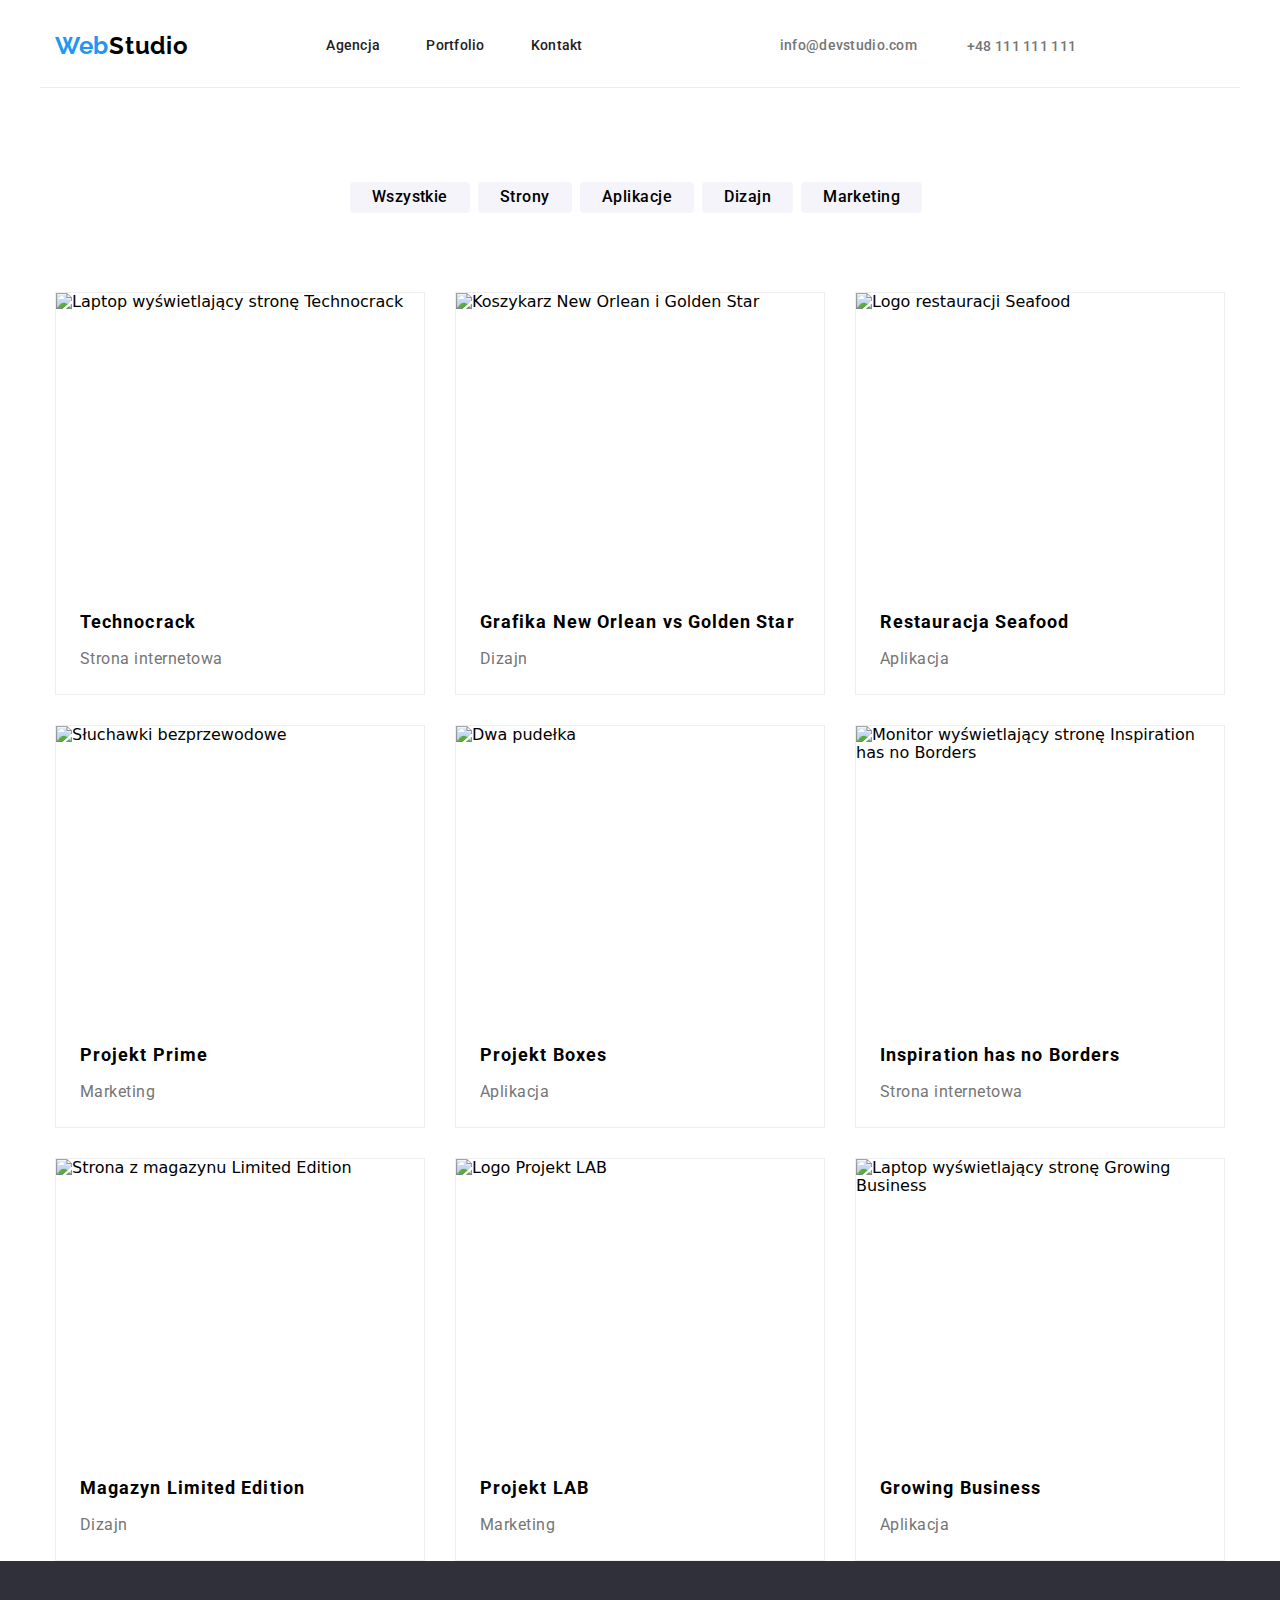
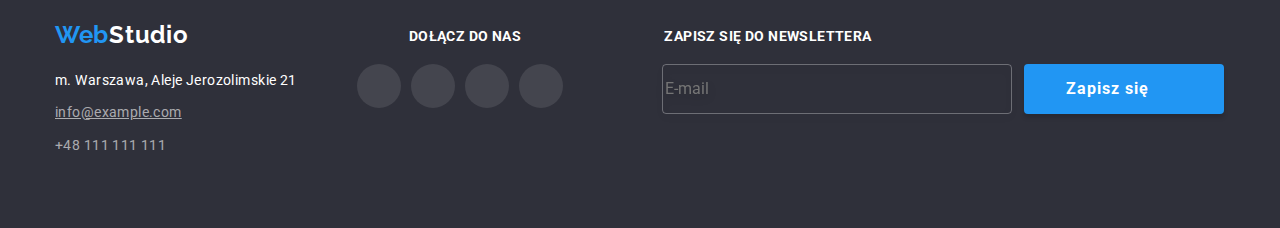
==== commit 44aeb1cd: "filters" ====
--- a/portfolio.html
+++ b/portfolio.html
@@ -13,7 +13,7 @@
 </head>
 <body>
     <header class="header">
-        <div class="container">
+        <div class="container header__container">
             <a href="index.html" class="logo logo--dark-theme"><span class="logo__accent-text">Web</span>Studio</a>
             <nav class="menu">
                 <ul class="navigation">
@@ -28,6 +28,11 @@
                     </li>
                 </ul>
             </nav>
+            <button type="button" class="burger__btn" data-menu-button>
+                <svg width="24" height="16" class="burger__icon" aria-label="mobile-menu">
+                    <use href="./images/burger.svg#icon-menu_burger"></use>
+                </svg>
+            </button>
             <ul class="contact">
                 <li class="contact__item contact__item--first-child">
                     <a class="contact__link" href="mailto:info@devstudio.com">
@@ -47,8 +52,8 @@
     </header>
     <main>
         <!--FILTERS-->
-        <section class="filters section">
-            <div class="container">
+        <section class="filters">
+            <div class="container ">
                 <h2 hidden>Filters</h2>
                 <ul class="filters__list">
                     <li class="filters__item">
@@ -225,7 +230,7 @@
     
             <div class="social social--footer-theme">
                 <p class="social__title">Dołącz do nas</p>
-                <ul class="social__list">
+                <ul class="social__list social__list--footer-theme">
                     <li class="social__item social__item--footer-theme">
                         <a href="#" class="social__link social__link--footer-theme">
                             <svg class="social__icon social__icon--footer-theme">
@@ -260,7 +265,7 @@
                                     placeholder="E-mail" />
                     </label>
                     <button class="newsletter__button" type="submit">Zapisz się
-                        <svg class="newsletter__icon">
+                        <svg class="newsletter__icon" width="24px" height="24px">
                             <use href="./images/icons.svg#icon-icon-send"></use>
                         </svg>
                     </button>
--- a/css/main.min.css
+++ b/css/main.min.css
@@ -1,2 +1,2 @@
-.visually-hidden{position:absolute !important;clip:rect(1px 1px 1px 1px);clip:rect(1px, 1px, 1px, 1px);padding:0 !important;border:0 !important;height:1px !important;width:1px !important;overflow:hidden}:root{--main-font: 'Roboto', sans-serif;--secondary-font: 'Raleway', sans-serif;--main-color: #2196F3;--secondary-color: #212121;--description-color: #757575;--third-text-color: #FFFFFF;--logo-studio-color:  #000000;--footer-contact-color:  rgba(255, 255, 255, 0.6);--main-background-color: #FFFFFF;--secondary-background-color: #2F303A;--third-background-color: #F5F4FA}h1,h2,h3,h4,h5,h6,p,ul{margin:0px;padding:0px}.container{width:1200px;padding:15px;margin:0 auto}.footer .container{display:flex}.header .container{display:flex;align-items:center;padding-top:32px;padding-bottom:32px;border-bottom:1px solid #ECECEC}.hero .container{padding-top:200px;padding-bottom:200px}.section{padding-top:94px;padding-bottom:94px}.button{font-family:var(--main-font);font-style:normal;min-width:200px;min-height:50px;background-color:var(--third-background-color);box-shadow:0px 4px 4px rgba(0,0,0,0.15);border-radius:4px;border:0px;transition-duration:250ms;transition-timing-function:cubic-bezier(0.4, 0, 0.2, 1);cursor:pointer}.button:hover,.button:focus{color:var(--third-text-color);background-color:var(--main-color);cursor:pointer}.button--hero-theme{font-weight:700;line-height:1.875;display:flex;align-items:center;letter-spacing:0.06em;padding:10px 41px 10px 42px;margin:0 auto}.button--modal-theme{font-family:Roboto;font-style:normal;font-weight:700;font-size:16px;line-height:30px;padding:6px 22px;padding:10px 76px;margin:0 auto;margin-top:30px;margin-bottom:40px;align-items:center;margin-left:157px}.logo{font-family:var(--secondary-font);font-style:normal;font-weight:700;font-size:26px;line-height:1.192;letter-spacing:0.03em;text-decoration:none}.logo__accent-text{color:var(--main-color)}.logo--dark-theme{color:var(--logo-studio-color);margin-right:93px}.logo--light-theme{color:var(--third-text-color)}.secondary-header{font-family:var(--main-font);font-style:normal;font-weight:700;font-size:36px;line-height:1.166;text-align:center;letter-spacing:0.03em;margin:0 auto;padding-bottom:50px}.social__list{display:flex;align-items:center;justify-content:center;margin-right:16px;margin-bottom:30px;list-style:none}.social__item{display:flex;background-color:var(--main-background-color);border-radius:50%;align-items:center;justify-content:center;min-width:44px;min-height:44px;fill:#AFB1B8;transition-duration:250ms;transition-timing-function:cubic-bezier(0.4, 0, 0.2, 1);margin-right:10px}.social__item:hover,.social__item:focus{fill:var(--third-text-color);background-color:var(--main-color)}.social__item--last-child{margin-right:0px}.social__icon{width:20px;height:20px}.social--footer-theme{width:206px;height:80px;margin-left:70px;padding-top:12px}.social__title{font-family:var(--main-font);font-weight:700;font-size:14px;line-height:1.143;letter-spacing:0.03em;text-transform:uppercase;color:var(--third-text-color);min-width:113px;min-height:16px;margin-bottom:20px}.social__item--footer-theme{background:none}.social__item--footer-theme:hover,.social__item--footer-theme:focus{background:none;fill:none}.social__icon--footer-theme{width:20px;height:20px}.social__link--footer-theme{display:flex;min-width:44px;min-height:44px;align-items:center;justify-content:center;background-color:rgba(255,255,255,0.1);border-radius:50%;fill:var(--main-background-color);transition-duration:250ms;transition-timing-function:cubic-bezier(0.4, 0, 0.2, 1);margin-right:10px}.social__link--footer-theme:hover,.social__link--footer-theme:focus{background-color:var(--main-color)}.contact{display:flex;align-items:center;justify-content:center;list-style:none}.contact__item--first-child{margin-right:30px}.contact__link{font-family:var(--main-font);font-style:normal;font-weight:500;font-size:14px;line-height:1.142;letter-spacing:0.02em;color:var(--description-color);text-decoration:none;transition-duration:250ms;transition-timing-function:cubic-bezier(0.4, 0, 0.2, 1)}.contact__link:hover,.contact__link:focus,.contact__link:active{color:var(--main-color)}.contact__link:hover .contact__icon,.contact__link:focus .contact__icon,.contact__link:active .contact__icon{fill:var(--main-color)}.contact__icon{fill:#757575;margin-right:10px}.contact__icon:hover,.contact__icon:focus,.contact__icon:active{fill:var(--main-color)}.contact--footer-theme{display:block}.contact__item--footer-theme{margin-bottom:9px}.contact__link--footer-theme{font-family:var(--main-font);font-weight:normal;font-size:14px;font-weight:400;line-height:1.714;letter-spacing:0.03em;color:var(--footer-contact-color)}.contact__link--portfolio-theme{text-decoration:underline}.navigation{display:flex;align-items:center;justify-content:center;list-style:none}.navigation__item{margin-right:46px;position:relative}.navigation__item::after{position:absolute;content:"";width:100%;height:4px;display:block;border-radius:2px;background-color:var(--main-color);left:0;bottom:-39px;opacity:0}.navigation__item:hover::after{opacity:1}.navigation__item--last-child{margin-right:345px}.navigation__link{font-family:var(--main-font);font-style:400;font-weight:500;font-size:14px;line-height:1.142;letter-spacing:0.02em;color:var(--secondary-color);text-decoration:none;transition-duration:250ms;transition-timing-function:cubic-bezier(0.4, 0, 0.2, 1)}.navigation__link:hover,.navigation__link:focus{color:var(--main-color)}.hero{background-image:linear-gradient(rgba(47,48,58,0.4), rgba(47,48,58,0.4)),url(../images/herobackground.png);background-repeat:no-repeat;background-size:cover;max-width:1600px;margin:0 auto;padding-top:0px;padding-bottom:0px}.hero__header{font-family:var(--main-font);font-style:normal;font-weight:900;font-size:44px;line-height:1.363;text-align:center;letter-spacing:0.06em;text-transform:uppercase;color:var(--third-text-color);margin:0 auto;width:696px;height:120px;margin-bottom:30px}.advantages__list{display:flex;align-items:center;list-style:none}.advantages__item{margin-right:30px}.advantages__icon{display:flex;margin:0 auto}.advantages__gallery{display:flex;background-color:#F5F4FA;border-radius:4px;margin-bottom:30px;min-width:270px;min-height:120px;padding-top:25px}.advantages__name{font-family:var(--main-font);font-weight:700;font-size:14px;line-height:1.143;letter-spacing:0.03em;text-transform:uppercase;width:270px;height:16px}.advantages__description{font-family:var(--main-font);font-style:normal;font-weight:400;font-size:14px;line-height:1.714;letter-spacing:0.03em;text-transform:none;color:var(--description-color);width:270px;height:75px;margin-top:10px;margin-bottom:0px}.advantages{padding-bottom:0px}.about__list{display:flex;align-items:center;list-style:none}.about__item{margin-right:30px;position:relative}.about__description{font-family:var(--main-font);position:absolute;width:144px;height:16px;font-style:normal;font-weight:700;font-size:14px;line-height:1.143;text-align:center;letter-spacing:0.03em;text-transform:uppercase;color:var(--third-text-color);background:rgba(47,48,58,0.8);padding-top:27px;padding-bottom:27px;width:100%;height:70px;bottom:0}.team{display:flex;align-items:center;background-color:var(--third-background-color)}.team__list{list-style:none;display:flex}.team__item{margin-right:30px;background:var(--main-background-color);box-shadow:0px 1px 3px rgba(0,0,0,0.12),0px 1px 1px rgba(0,0,0,0.14),0px 2px 1px rgba(0,0,0,0.2);border-radius:0px 0px 4px 4px}.team__image{margin-bottom:30px}.team__name{font-family:var(--main-font);font-style:normal;font-weight:500;font-size:16px;line-height:1.187;text-align:center;letter-spacing:0.03em;margin-bottom:10px}.team__workplace{font-family:var(--main-font);font-style:normal;font-weight:400;color:var(--description-color);font-size:16px;line-height:1.187;text-align:center;letter-spacing:0.03em;margin-bottom:10px}.customers__list{display:flex;align-items:center;justify-content:center;list-style:none}.customers__item{display:flex;align-items:center;justify-content:center;min-width:170px;min-height:92px;fill:#AFB1B8;border:1px solid #AFB1B8;border-radius:4px;transition-duration:250ms;transition-timing-function:cubic-bezier(0.4, 0, 0.2, 1);margin-right:30px}.customers__item:hover,.customers__item:focus{border:1px solid var(--main-color);fill:var(--main-color)}.customers__icon{display:flex;width:106px;height:60px}.footer{padding-top:60px;padding-bottom:60px;background-color:var(--secondary-background-color)}.footer__addres{font-family:var(--main-font);font-style:normal;font-weight:400;font-size:14px;line-height:1.714;letter-spacing:0.03em;color:var(--third-text-color);margin-top:20px;margin-bottom:9px}.newsletter{margin-left:78px}.newsletter__title{font-family:Roboto;font-style:normal;width:207px;height:16px;font-weight:700;font-size:14px;line-height:1.143;letter-spacing:0.03em;text-transform:uppercase;color:var(--third-text-color);margin-bottom:20px}.newslettter__wrapper{display:flex;align-items:center;justify-content:center}.newslettter__disclaimer{display:flex;align-items:center;justify-content:center}.newsletter__input{font-family:var(--main-font);font-style:normal;width:358px;height:50px;border:1px solid rgba(255,255,255,0.3);box-sizing:border-box;filter:drop-shadow(0px 4px 4px rgba(0,0,0,0.15));border-radius:4px;background-color:transparent;margin-right:12px}.newsletter__button{width:200px;height:50px;min-width:82px;min-height:30px;font-size:16px;line-height:1.875;padding-left:42px;align-items:center;text-align:center;letter-spacing:0.06em;color:#FFFFFF;background:#2196F3;box-shadow:0px 4px 4px rgba(0,0,0,0.15);border-radius:4px;display:flex;padding-top:10px;padding-bottom:10px;border:none;cursor:pointer}.newsletter__icon{width:24px;min-height:24px;margin-left:24px;padding-top:13px;padding-bottom:13px}.backdrop{position:fixed;left:0;top:0;min-width:100%;min-height:100%;background-color:rgba(0,0,0,0.2);transition:250ms;transform:scale(1)}.is-hidden{opacity:0;visibility:hidden;pointer-events:none}.modal{position:absolute;top:50%;left:50%;transform:translate(-50%, -50%);width:528px;min-height:581px;background-color:var(--main-background-color);box-shadow:0px 1px 3px rgba(0,0,0,0.12),0px 1px 1px rgba(0,0,0,0.14),0px 2px 1px rgba(0,0,0,0.2);border-radius:4px}.modal__close-btn{position:absolute;display:flex;align-items:center;justify-content:center;top:8px;right:8px;width:30px;height:30px;border:1px solid rgba(0,0,0,0.1);box-sizing:border-box;border-radius:50%;background-color:var(--main-background-color)}.modal__tittle{font-family:var(--main-font);font-style:normal;width:448px;height:23px;font-weight:700;font-size:20px;line-height:23px;text-align:center;letter-spacing:0.03em;color:#212121;margin:0 auto;margin-top:40px;margin-bottom:12px}.modal__accept-link{font-family:var(--main-font);font-style:normal;font-weight:normal;font-size:14px;line-height:24px;letter-spacing:0.03em;text-decoration-line:underline;color:#2196F3}.modal__label{font-family:var(--main-font);font-style:normal;height:14px;font-size:12px;line-height:14px;letter-spacing:0.01em;color:#757575;margin-top:10px;margin-bottom:4px;margin-left:40px;display:flex}.modal__input{font-family:var(--main-font);font-style:normal;width:448px;height:40px;border:1px solid rgba(33,33,33,0.2);box-sizing:border-box;border-radius:4px;margin-left:40px;padding-left:30px;transition-duration:250ms;transition-timing-function:cubic-bezier(0.4, 0, 0.2, 1)}.modal__input:focus{border-color:#2196F3;outline:none}.modal__input:focus+.modal__icon{fill:#2196F3;outline:none}.modal__textarea{font-family:var(--main-font);font-style:normal;position:relative;width:448px;height:120px;border:1px solid rgba(33,33,33,0.2);box-sizing:border-box;border-radius:4px;margin-left:40px;margin-bottom:20px;font-size:12px;line-height:14px;letter-spacing:0.01em;color:rgba(117,117,117,0.5);padding:12px 16px;transition-duration:250ms;transition-timing-function:cubic-bezier(0.4, 0, 0.2, 1)}.modal__textarea:focus{border-color:#2196F3;outline:none}.modal__accept-label{font-family:var(--main-font);font-style:normal;font-style:400;font-weight:normal;font-size:14px;line-height:24px;letter-spacing:0.03em;color:#757575;display:flex;align-items:center;justify-content:center;transition-duration:250ms;transition-timing-function:cubic-bezier(0.4, 0, 0.2, 1)}.modal__accept-label::before{content:"";width:16px;height:16px;border:1px solid #212121;margin-right:8px;box-sizing:border-box;border-radius:2px}.modal__check:checked+.modal__accept-label::before{background-color:#2196F3;border:none;background-image:url(../images/Vector.svg);background-repeat:no-repeat;background-size:contain}.modal__wrapper{position:relative}.modal__icon{position:absolute;top:15px;left:52px;transition-duration:250ms;transition-timing-function:cubic-bezier(0.4, 0, 0.2, 1)}.filters{padding-bottom:16px}.filters__list{display:flex;align-items:center;justify-content:center;list-style:none}.filters__item{margin-right:8px;transition-duration:250ms;transition-timing-function:cubic-bezier(0.4, 0, 0.2, 1)}.filters__item:hover,.filters__item:focus{box-shadow:0px 3px 1px rgba(0,0,0,0.1),0px 1px 2px rgba(0,0,0,0.08),0px 2px 2px rgba(0,0,0,0.12)}.filters__btn{font-family:var(--main-font);font-style:normal;font-weight:500;font-size:16px;line-height:1.625;text-align:center;letter-spacing:0.03em;background-color:var(--third-background-color);border-radius:4px;border:0px;padding:6px 22px;transition-duration:250ms;transition-timing-function:cubic-bezier(0.4, 0, 0.2, 1)}.filters__btn:hover,.filters__btn:focus{color:var(--third-text-color);background-color:var(--main-color);cursor:pointer}.project{padding-top:34px;margin:0 auto}.projects__list{display:flex;flex-wrap:wrap;list-style:none}.projects__item{width:370px;background:var(--main-background-color);border:1px solid #EEEEEE;box-sizing:border-box;margin-right:30px;margin-top:30px}.projects__item .projects__item:hover{box-shadow:0px 1px 1px rgba(0,0,0,0.12),0px 4px 4px rgba(0,0,0,0.06),1px 4px 6px rgba(0,0,0,0.16)}.projects__item:hover .overlay{transform:translateY(0)}.projects__item--each-third-child{margin-right:0px}.projects__item--first-three-child{margin-top:0px}.projects__img{display:block;padding-bottom:20px}.projects__text{font-family:var(--main-font);font-style:normal;font-weight:700;font-size:18px;line-height:2;letter-spacing:0.06em;padding-bottom:4px;margin-right:24px;margin-left:24px;width:322px}.projects__description{font-family:Roboto;font-style:normal;font-size:16px;line-height:1.875;letter-spacing:0.03em;color:var(--description-color);padding-bottom:20px;margin-right:24px;margin-left:24px;width:322px}.projects__div{position:relative;overflow:hidden;width:370px;margin-bottom:20px}.overlay{position:absolute;top:0;left:0;width:100%;height:100%;transform:translateY(100%);background-color:rgba(33,150,243,0.9);transition:transform 250ms cubic-bezier(0.4, 0, 0.2, 1)}.overlay__text{font-family:Roboto;font-style:normal;width:301px;height:196px;font-style:normal;font-weight:normal;font-size:18px;line-height:1.555;letter-spacing:0.03em;color:var(--third-text-color);margin:49px 45px 49px 24px}
+.visually-hidden{position:absolute !important;clip:rect(1px 1px 1px 1px);clip:rect(1px, 1px, 1px, 1px);padding:0 !important;border:0 !important;height:1px !important;width:1px !important;overflow:hidden}:root{--main-font: 'Roboto', sans-serif;--secondary-font: 'Raleway', sans-serif;--main-color: #2196F3;--secondary-color: #212121;--description-color: #757575;--third-text-color: #FFFFFF;--logo-studio-color:  #000000;--footer-contact-color:  rgba(255, 255, 255, 0.6);--main-background-color: #FFFFFF;--secondary-background-color: #2F303A;--third-background-color: #F5F4FA}h1,h2,h3,h4,h5,h6,p,ul{margin:0px;padding:0px}.container{width:100%;padding:15px;margin:0 auto}@media screen and (min-width: 480px){.container{max-width:480px;padding:0 15px}}@media screen and (min-width: 768px){.container{max-width:768px;padding:0 15px}}@media screen and (min-width: 1200px){.container{max-width:1200px;padding:0 15px}}.button{font-family:var(--main-font);font-style:normal;min-width:200px;min-height:50px;background-color:var(--third-background-color);box-shadow:0px 4px 4px rgba(0,0,0,0.15);border-radius:4px;border:0px;transition-duration:250ms;transition-timing-function:cubic-bezier(0.4, 0, 0.2, 1);cursor:pointer}.button:hover,.button:focus{color:var(--third-text-color);background-color:var(--main-color);cursor:pointer}.button--hero-theme{font-weight:700;line-height:1.875;display:flex;align-items:center;letter-spacing:0.06em;padding:10px 41px 10px 42px;margin:0 auto}.button--modal-theme{font-family:Roboto;font-style:normal;font-weight:700;font-size:16px;line-height:30px;padding:6px 22px;padding:10px 76px;margin:0 auto;margin-top:30px;margin-bottom:40px;align-items:center;margin-left:157px}.logo{font-family:var(--secondary-font);font-style:normal;font-weight:700;font-size:24px;line-height:1.166;letter-spacing:0.03em;text-decoration:none;position:relative}.logo__accent-text{color:var(--main-color)}.logo--dark-theme{color:var(--logo-studio-color)}.logo--light-theme{color:var(--third-text-color)}.logo--footer-theme{text-align:center}@media screen and (min-width: 768px){.logo--footer-theme{padding-left:115px}}@media screen and (min-width: 1200px){.logo--footer-theme{padding-left:0px}}.secondary-header{font-family:var(--main-font);font-style:normal;font-weight:700;font-size:36px;line-height:1.166;text-align:center;letter-spacing:0.03em;margin:0 auto;padding-bottom:50px;padding-top:60px}.social__list{display:flex;align-items:center;justify-content:center;margin-right:16px;margin-bottom:24px;list-style:none;padding-left:1px}.social__item{display:flex;background-color:var(--main-background-color);border-radius:50%;align-items:center;justify-content:center;min-width:44px;min-height:44px;fill:#AFB1B8;transition-duration:250ms;transition-timing-function:cubic-bezier(0.4, 0, 0.2, 1);margin-right:10px;margin-bottom:24px}.social__item:hover,.social__item:focus{fill:var(--third-text-color);background-color:var(--main-color)}.social__item--last-child{margin-right:0px}.social__icon{width:20px;height:20px}.social--footer-theme{min-width:206px;height:80px;text-align:center;align-items:center;justify-content:center}.social__title{font-family:var(--main-font);font-weight:700;font-size:14px;line-height:1.143;letter-spacing:0.03em;text-transform:uppercase;color:var(--third-text-color);min-height:16px;margin-bottom:20px;text-align:center;padding-top:60px}.social__list--footer-theme{margin-right:0px}.social__item--footer-theme{background:none}.social__item--footer-theme:hover,.social__item--footer-theme:focus{background:none;fill:none}.social__icon--footer-theme{width:20px;height:20px}.social__link--footer-theme{display:flex;min-width:44px;min-height:44px;align-items:center;justify-content:center;background-color:rgba(255,255,255,0.1);border-radius:50%;fill:var(--main-background-color);transition-duration:250ms;transition-timing-function:cubic-bezier(0.4, 0, 0.2, 1);margin-right:10px}.social__link--footer-theme:hover,.social__link--footer-theme:focus{background-color:var(--main-color)}@media screen and (min-width: 768px){.social__list--footer-theme{margin-bottom:0px;padding-left:350px}.social__title{padding-top:0px;padding-left:325px;max-width:100%;margin-top:-130px;min-width:146px}}@media screen and (min-width: 1200px){.social__list{margin-bottom:0px}.social__list--footer-theme{margin-bottom:0px;padding-left:0px;padding-right:340px}.social__title{padding-left:0px;padding-right:350px}}.contact{display:none;align-items:center;justify-content:center;list-style:none}.contact__link{font-family:var(--main-font);font-style:normal;font-weight:500;font-size:14px;line-height:1.142;letter-spacing:0.02em;color:var(--description-color);text-decoration:none;transition-duration:250ms;transition-timing-function:cubic-bezier(0.4, 0, 0.2, 1)}.contact__link:hover,.contact__link:focus,.contact__link:active{color:var(--main-color)}.contact__link:hover .contact__icon,.contact__link:focus .contact__icon,.contact__link:active .contact__icon{fill:var(--main-color)}.contact__icon{fill:#757575;margin-right:10px}.contact__icon:hover,.contact__icon:focus,.contact__icon:active{fill:var(--main-color)}.contact--footer-theme{display:block;text-align:center}.contact__item--footer-theme{margin-bottom:9px}.contact__link--footer-theme{font-family:var(--main-font);font-weight:normal;font-size:14px;font-weight:400;line-height:1.714;letter-spacing:0.03em;color:var(--footer-contact-color)}.contact__link--portfolio-theme{text-decoration:underline}@media screen and (min-width: 768px){.contact{display:block;margin-top:-30px;margin-left:550px}.contact__list{padding-top:21px;padding-bottom:21px;display:flex}.contact--footer-theme{margin-top:0;margin-left:0;text-align:left;padding-left:115px}}@media screen and (min-width: 1200px){.contact{display:flex;margin-top:-25px}.contact__list{padding-top:36px;padding-bottom:36px}.contact__item--first-child{margin-right:30px}.contact--footer-theme{text-align:left;padding-left:0;margin-top:0;display:block}}.navigation{display:none;align-items:center;justify-content:center;list-style:none}.navigation__item{margin-right:46px;position:relative}.navigation__item::after{position:absolute;content:"";width:100%;height:4px;display:block;border-radius:2px;background-color:var(--main-color);left:0;bottom:-32px;opacity:0}.navigation__item:hover::after{opacity:1}.navigation__link{font-family:var(--main-font);font-style:400;font-weight:500;font-size:14px;line-height:1.142;letter-spacing:0.02em;color:var(--secondary-color);text-decoration:none;transition-duration:250ms;transition-timing-function:cubic-bezier(0.4, 0, 0.2, 1)}.navigation__link:hover,.navigation__link:focus{color:var(--main-color)}@media screen and (min-width: 768px){.navigation{display:flex}.navigation__item{margin-right:60px;position:relative;margin-top:-30px}}@media screen and (min-width: 1200px){.navigation{display:flex}.navigation__item{margin-right:46px;position:relative;margin-top:-30px}.navigation__item--last-child{margin-right:371px}}@media screen and (min-device-pixel-ratio: 2), (min-resolution: 192dpi), (min-resolution: 2dppx){.hero{background-image:linear-gradient(rgba(47,48,58,0.4), rgba(47,48,58,0.4)),url(../images/hero_bg_mobile@2x.jpg)}}.hero{background-image:linear-gradient(rgba(47,48,58,0.4), rgba(47,48,58,0.4)),url(../images/hero_bg_mobile.jpg);background-repeat:no-repeat;background-size:cover;max-width:1600px;margin:0 auto;padding:118px 58px}.hero__header{font-family:var(--main-font);font-style:normal;font-weight:900;font-size:26px;line-height:1.615;text-align:center;letter-spacing:0.06em;text-transform:uppercase;color:#fff;margin-bottom:30px}@media screen and (min-width: 768px){.hero{max-width:100%;padding:122px 201px 114px 202px;background-image:linear-gradient(rgba(47,48,58,0.4), rgba(47,48,58,0.4)),url(../images/hero_bg_tablet.jpg)}.hero .hero__header{min-width:385px}}@media screen and (min-width: 768px) and (min-device-pixel-ratio: 2), screen and (min-width: 768px) and (min-resolution: 192dpi), screen and (min-width: 768px) and (min-resolution: 2dppx){.hero{background-image:linear-gradient(rgba(47,48,58,0.4), rgba(47,48,58,0.4)),url(../images/hero_bg_tablet@2x.jpg)}}@media screen and (min-width: 768px) and (min-width: 1200px){.hero{max-width:1600px;padding-top:200px;padding-bottom:200px;background-size:cover;background-image:linear-gradient(rgba(47,48,58,0.4), rgba(47,48,58,0.4)),url(../images/herobackground.png)}.hero__header{font-size:44px;line-height:1.363;width:696px;margin:0 auto}}@media screen and (min-width: 768px) and (min-device-pixel-ratio: 2), screen and (min-width: 768px) and (min-resolution: 192dpi), screen and (min-width: 768px) and (min-resolution: 2dppx){.hero{background-image:linear-gradient(rgba(47,48,58,0.4), rgba(47,48,58,0.4)),url(../images/herobackground@2x.jpg)}}.advantages{padding-bottom:60px;padding-top:60px}.advantages__list{align-items:center;list-style:none}.advantages__icon{display:flex;margin:0 auto}.advantages__gallery{display:flex;background-color:#F5F4FA;border-radius:4px;margin-bottom:30px;min-height:120px;padding-top:25px}.advantages__name{font-family:var(--main-font);font-weight:700;font-size:14px;line-height:1.143;letter-spacing:0.03em;text-transform:uppercase;margin-bottom:14px;text-align:center}.advantages__description{font-family:var(--main-font);font-style:normal;font-weight:400;font-size:14px;line-height:1.714;letter-spacing:0.03em;text-transform:none;color:var(--description-color);min-height:50px;margin-bottom:30px}@media screen and (min-width: 768px){.advantages{padding-bottom:45px}.advantages__list{display:inline-block}.advantages__item{display:inline-block;margin-left:10px}.advantages__gallery{max-width:354px}.advantages__icon{display:inline-block}.advantages__name{text-align:left}.advantages__description{max-width:354px;max-height:75px}}@media screen and (min-width: 1200px){.advantages__list{display:flex}.advantages__item{margin-right:30px}}.about{display:none}@media screen and (min-width: 1200px){.about{display:block;padding-bottom:94px}.about__list{display:flex;align-items:center;list-style:none}.about__item{margin-right:30px;position:relative}.about__description{font-family:var(--main-font);position:absolute;width:144px;height:16px;font-style:normal;font-weight:700;font-size:14px;line-height:1.143;text-align:center;letter-spacing:0.03em;text-transform:uppercase;color:var(--third-text-color);background:rgba(47,48,58,0.8);padding-top:27px;padding-bottom:27px;width:100%;height:70px;bottom:0}}.team{align-items:center;justify-content:center;background-color:var(--third-background-color);padding-bottom:60px}.team__list{list-style:none;justify-content:center}.team__item{background:var(--main-background-color);box-shadow:0px 1px 3px rgba(0,0,0,0.12),0px 1px 1px rgba(0,0,0,0.14),0px 2px 1px rgba(0,0,0,0.2);border-radius:0px 0px 4px 4px}.team__image{margin-bottom:30px;max-width:100%}.team__name{font-family:var(--main-font);font-style:normal;font-weight:500;font-size:16px;line-height:1.187;text-align:center;letter-spacing:0.03em;margin-bottom:10px}.team__workplace{font-family:var(--main-font);font-style:normal;font-weight:400;color:var(--description-color);font-size:16px;line-height:1.187;text-align:center;letter-spacing:0.03em;margin-bottom:16px}@media screen and (min-width: 768px){.team{display:inline-block}.team__list{display:inline-block}.team__item{display:inline-block;max-width:354px;margin-left:10px;margin-bottom:30px;align-items:center;justify-content:center}}@media screen and (min-width: 1200px){.team{display:flex}.team__list{display:flex}.team__item{margin-right:30px;margin-left:0px}}.customers{padding-bottom:60px}.customers__list{display:flex;flex-wrap:wrap;align-items:center;justify-content:center;list-style:none;margin-left:-30px}.customers__item{display:flex;align-items:center;justify-content:center;min-width:210px;min-height:92px;fill:#AFB1B8;border:1px solid #AFB1B8;border-radius:4px;transition-duration:250ms;transition-timing-function:cubic-bezier(0.4, 0, 0.2, 1);margin-bottom:30px;margin-left:30px}.customers__item:hover,.customers__item:focus{border:1px solid var(--main-color);fill:var(--main-color)}.customers__icon{display:flex;width:106px;height:60px}@media screen and (min-width: 768px){.customers__item{min-width:226px}}@media screen and (min-width: 768px){.customers__item{min-width:170px}}.footer{padding-top:60px;background-color:var(--secondary-background-color);align-items:center;justify-content:center;text-align:center;min-width:100%;display:flex}.footer__addres{font-family:var(--main-font);font-style:normal;font-weight:400;font-size:14px;line-height:1.714;letter-spacing:0.03em;color:var(--third-text-color);margin-top:20px;margin-bottom:8px;min-width:251px;text-align:center}@media screen and (min-width: 768px){.footer{text-align:left}.footer__addres{text-align:left;padding-left:70px}}@media screen and (min-width: 1200px){.footer{padding-bottom:60px;text-align:left}.footer__addres{padding-left:0}}.newsletter{align-items:center;justify-content:center;text-align:center;padding-top:60px;padding-bottom:60px;padding-right:15px;padding-left:15px;width:100%}.newsletter__title{font-family:Roboto;font-style:normal;height:16px;font-weight:700;font-size:14px;line-height:1.143;letter-spacing:0.03em;text-transform:uppercase;color:var(--third-text-color);margin-bottom:20px;margin-top:60px}.newsletter__input{font-family:var(--main-font);font-style:normal;height:50px;border:1px solid rgba(255,255,255,0.3);box-sizing:border-box;filter:drop-shadow(0px 4px 4px rgba(0,0,0,0.15));border-radius:4px;background-color:transparent;margin-bottom:20px}.newsletter__button{font-family:var(--main-font);font-style:normal;font-weight:700;width:200px;height:50px;min-width:82px;min-height:30px;font-size:16px;line-height:1.875;padding-left:42px;letter-spacing:0.06em;color:#FFFFFF;background:#2196F3;box-shadow:0px 4px 4px rgba(0,0,0,0.15);border-radius:4px;display:flex;padding-top:10px;padding-bottom:10px;border:none;cursor:pointer;margin:0 auto}.newsletter__icon{margin-left:24px}@media screen and (min-width: 768px){.newsletter__input{min-width:350px}}@media screen and (min-width: 1200px){.newslettter__wrapper{display:flex;align-items:center;justify-content:center}.newslettter__disclaimer{display:flex;align-items:center;justify-content:center}.newsletter{margin-left:78px;padding-bottom:0px;padding-bottom:0px}.newsletter__title{height:16px;margin-top:-140px;padding-left:100px;max-width:100%;min-width:207px}.newslettter__disclaimer{padding-left:450px}.newsletter__button{margin-left:12px;margin-top:-20px}}.backdrop{position:fixed;left:0;top:0;min-width:100%;min-height:100%;background-color:rgba(0,0,0,0.2);transition:250ms;transform:scale(1)}.is-hidden{opacity:0;visibility:hidden;pointer-events:none}.modal{position:absolute;top:50%;left:50%;transform:translate(-50%, -50%);width:528px;min-height:581px;background-color:var(--main-background-color);box-shadow:0px 1px 3px rgba(0,0,0,0.12),0px 1px 1px rgba(0,0,0,0.14),0px 2px 1px rgba(0,0,0,0.2);border-radius:4px}.modal__close-btn{position:absolute;display:flex;align-items:center;justify-content:center;top:8px;right:8px;width:30px;height:30px;border:1px solid rgba(0,0,0,0.1);box-sizing:border-box;border-radius:50%;background-color:var(--main-background-color)}.modal__tittle{font-family:var(--main-font);font-style:normal;width:448px;height:23px;font-weight:700;font-size:20px;line-height:23px;text-align:center;letter-spacing:0.03em;color:#212121;margin:0 auto;margin-top:40px;margin-bottom:12px}.modal__accept-link{font-family:var(--main-font);font-style:normal;font-weight:normal;font-size:14px;line-height:24px;letter-spacing:0.03em;text-decoration-line:underline;color:#2196F3}.modal__label{font-family:var(--main-font);font-style:normal;height:14px;font-size:12px;line-height:14px;letter-spacing:0.01em;color:#757575;margin-top:10px;margin-bottom:4px;margin-left:40px;display:flex}.modal__input{font-family:var(--main-font);font-style:normal;width:448px;height:40px;border:1px solid rgba(33,33,33,0.2);box-sizing:border-box;border-radius:4px;margin-left:40px;padding-left:30px;transition-duration:250ms;transition-timing-function:cubic-bezier(0.4, 0, 0.2, 1)}.modal__input:focus{border-color:#2196F3;outline:none}.modal__input:focus+.modal__icon{fill:#2196F3;outline:none}.modal__textarea{font-family:var(--main-font);font-style:normal;position:relative;width:448px;height:120px;border:1px solid rgba(33,33,33,0.2);box-sizing:border-box;border-radius:4px;margin-left:40px;margin-bottom:20px;font-size:12px;line-height:14px;letter-spacing:0.01em;color:rgba(117,117,117,0.5);padding:12px 16px;transition-duration:250ms;transition-timing-function:cubic-bezier(0.4, 0, 0.2, 1)}.modal__textarea:focus{border-color:#2196F3;outline:none}.modal__accept-label{font-family:var(--main-font);font-style:normal;font-style:400;font-weight:normal;font-size:14px;line-height:24px;letter-spacing:0.03em;color:#757575;display:flex;align-items:center;justify-content:center;transition-duration:250ms;transition-timing-function:cubic-bezier(0.4, 0, 0.2, 1)}.modal__accept-label::before{content:"";width:16px;height:16px;border:1px solid #212121;margin-right:8px;box-sizing:border-box;border-radius:2px}.modal__check:checked+.modal__accept-label::before{background-color:#2196F3;border:none;background-image:url(../images/Vector.svg);background-repeat:no-repeat;background-size:contain}.modal__wrapper{position:relative}.modal__icon{position:absolute;top:15px;left:52px;transition-duration:250ms;transition-timing-function:cubic-bezier(0.4, 0, 0.2, 1)}.filters{padding-top:60px;padding-bottom:40px}.filters__list{display:flex;flex-wrap:wrap;list-style:none}.filters__item{margin-right:8px;margin-bottom:15px;transition-duration:250ms;transition-timing-function:cubic-bezier(0.4, 0, 0.2, 1)}.filters__item:hover,.filters__item:focus{box-shadow:0px 3px 1px rgba(0,0,0,0.1),0px 1px 2px rgba(0,0,0,0.08),0px 2px 2px rgba(0,0,0,0.12)}.filters__btn{font-family:var(--main-font);font-style:normal;font-weight:500;font-size:16px;text-align:center;letter-spacing:0.03em;background-color:var(--third-background-color);border-radius:4px;border:0px;padding:6px 22px;transition-duration:250ms;transition-timing-function:cubic-bezier(0.4, 0, 0.2, 1)}.filters__btn:hover,.filters__btn:focus{color:var(--third-text-color);background-color:var(--main-color);cursor:pointer}@media screen and (min-width: 768px){.filters{padding-bottom:30px}.filters__list{align-items:center;justify-content:center;margin:0 auto}}@media screen and (min-width: 1200px){.filters{padding-top:94px}.filters__list{display:flex;align-items:center;justify-content:center}}.project{padding-top:34px;margin:0 auto}.projects__list{display:flex;flex-wrap:wrap;list-style:none}.projects__item{width:370px;background:var(--main-background-color);border:1px solid #EEEEEE;box-sizing:border-box;margin-right:30px;margin-top:30px}.projects__item .projects__item:hover{box-shadow:0px 1px 1px rgba(0,0,0,0.12),0px 4px 4px rgba(0,0,0,0.06),1px 4px 6px rgba(0,0,0,0.16)}.projects__item:hover .overlay{transform:translateY(0)}.projects__item--each-third-child{margin-right:0px}.projects__item--first-three-child{margin-top:0px}.projects__img{display:block;padding-bottom:20px}.projects__text{font-family:var(--main-font);font-style:normal;font-weight:700;font-size:18px;line-height:2;letter-spacing:0.06em;padding-bottom:4px;margin-right:24px;margin-left:24px;width:322px}.projects__description{font-family:Roboto;font-style:normal;font-size:16px;line-height:1.875;letter-spacing:0.03em;color:var(--description-color);padding-bottom:20px;margin-right:24px;margin-left:24px;width:322px}.projects__div{position:relative;overflow:hidden;width:370px;margin-bottom:20px}.overlay{position:absolute;top:0;left:0;width:100%;height:100%;transform:translateY(100%);background-color:rgba(33,150,243,0.9);transition:transform 250ms cubic-bezier(0.4, 0, 0.2, 1)}.overlay__text{font-family:Roboto;font-style:normal;width:301px;height:196px;font-style:normal;font-weight:normal;font-size:18px;line-height:1.555;letter-spacing:0.03em;color:var(--third-text-color);margin:49px 45px 49px 24px}.header__container{padding-top:16px;padding-bottom:16px;border-bottom:1px solid #ECECEC}@media screen and (min-width: 768px){.header__container{padding-top:32px;padding-bottom:32px}}@media screen and (min-width: 1200px){.header__container{padding-top:32px;padding-bottom:32px}}.burger__btn{background-color:transparent;border:none;padding:0;cursor:pointer;display:flex;position:absolute;top:20px;right:15px}.burger__icon{transition:250ms cubic-bezier(0.4, 0, 0.2, 1)}@media screen and (min-width: 768px){.burger__btn{display:none}}@media screen and (min-width: 1200px){.burger__btn{display:none}}
 /*# sourceMappingURL=main.min.css.map */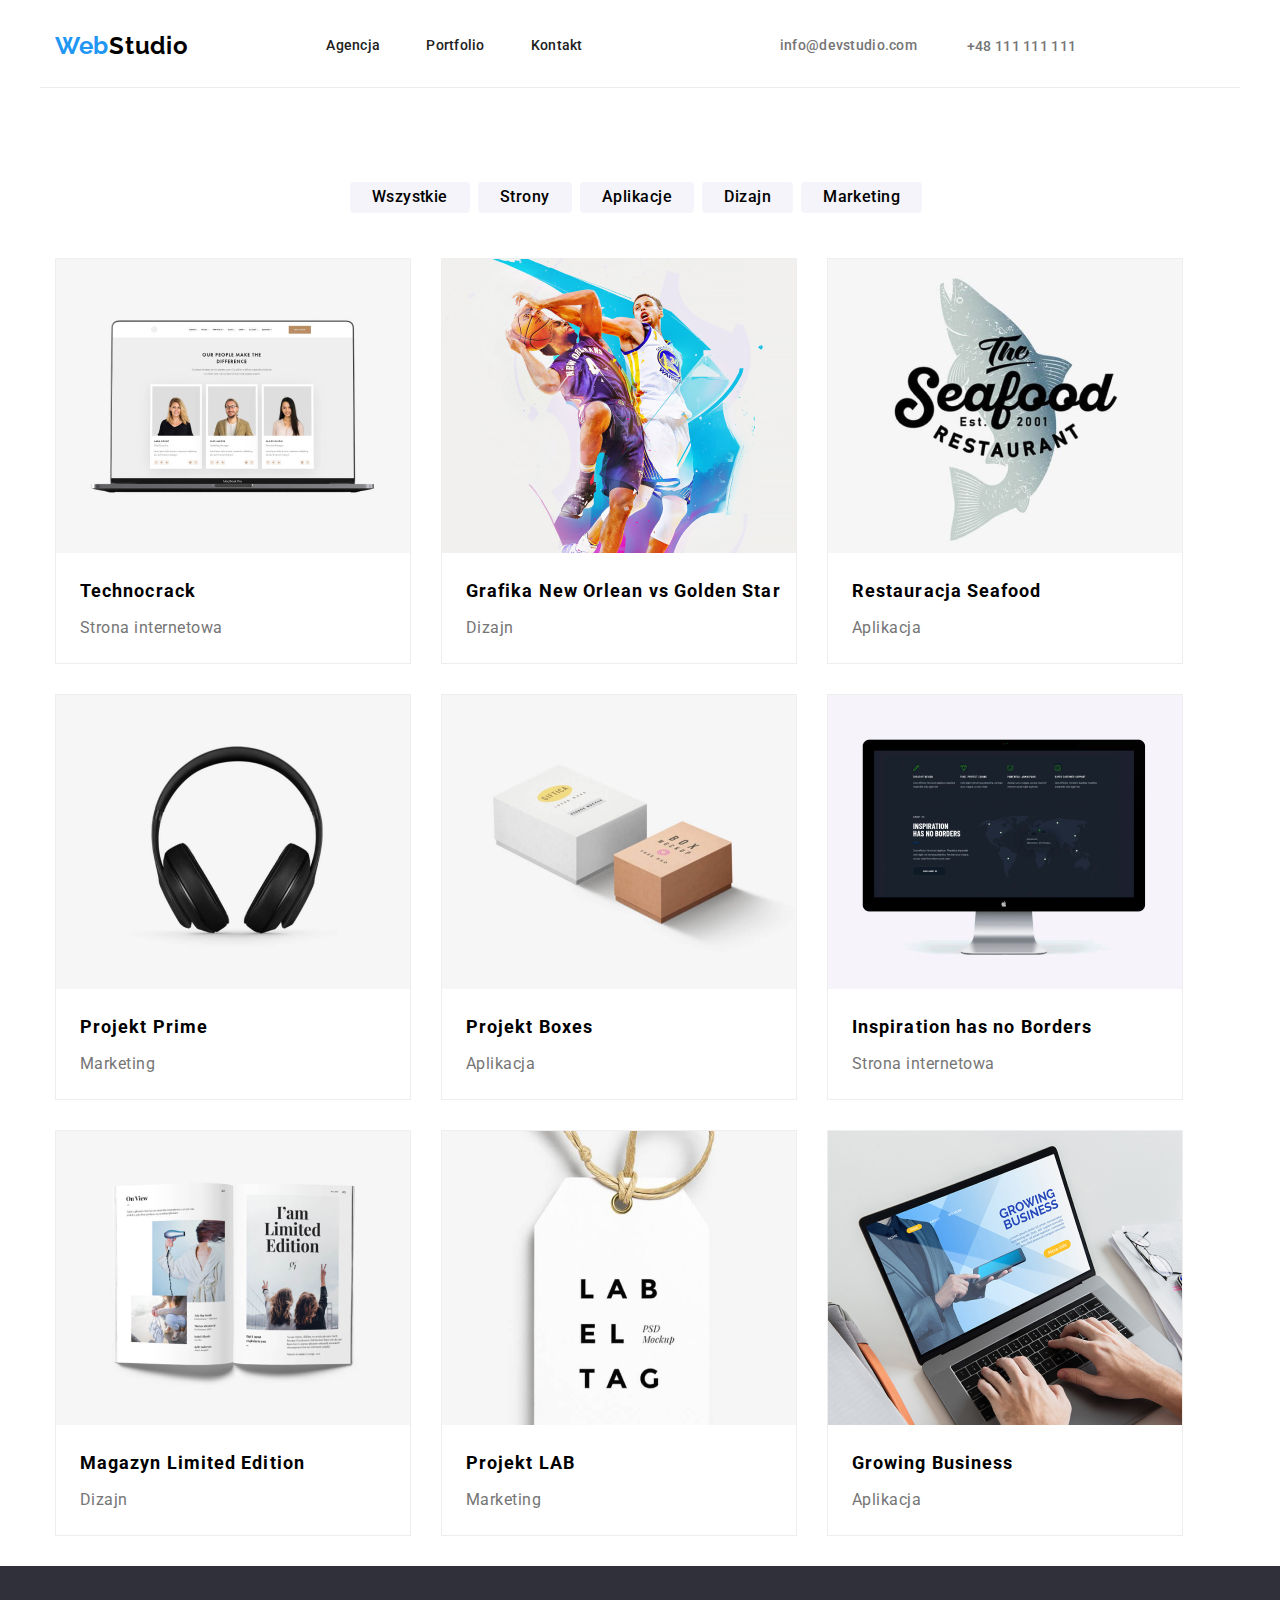
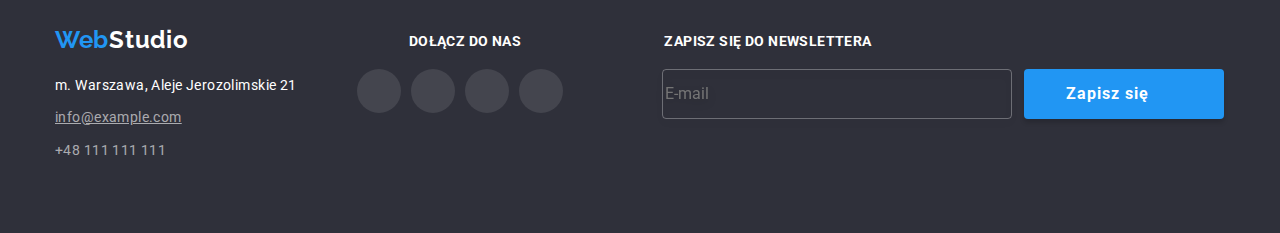
==== commit 90717562: "mobile-menu" ====
--- a/portfolio.html
+++ b/portfolio.html
@@ -28,7 +28,7 @@
                     </li>
                 </ul>
             </nav>
-            <button type="button" class="burger__btn" data-menu-button>
+            <button type="button" class="burger__btn" data-mobile-open>
                 <svg width="24" height="16" class="burger__icon" aria-label="mobile-menu">
                     <use href="./images/burger.svg#icon-menu_burger"></use>
                 </svg>
@@ -82,8 +82,22 @@
                 <ul class="projects__list">
                     <li class="projects__item projects__item--first-three-child">
                         <div class="projects__div">
-                            <img class="projects__img" src="images/project1.jpg"
-                                alt="Laptop wyświetlający stronę Technocrack" width="370" height="291">
+                            <picture>
+                                <source srcset="./images/projects_tablet1.jpg 1x, ./images/projects_tablet1@2x.jpg 2x" media="(min-width:768px)"
+                                    type="image/webp">
+                                <source srcset="./images/projects_tablet1.webp 1x, ./images/projects_tablet1@2x.webp 2x" media="(min-width:768px)"
+                                    type="image/webp">
+                                <source srcset="./images/projects_desktop1.jpg 1x, ./images/projects_desktop1@2x.jpg 2x" media="(min-width:1200px)"
+                                    type="image/webp">
+                                <source srcset="./images/projects_desktop1.webp 1x, ./images/projects_desktop1@2x.webp 2x" media="(min-width:1200px)"
+                                    type="image/webp">
+                                <source srcset="./images/project_mobile1.webp 1x, ./images/project_mobile1@2x.webp 2x" media="(min-width:480px)"
+                                    type="image/webp">
+                                <img class="projects__img" srcset="./images/project_mobile1.jpg 1x, ./images/project_mobile1@2x.jpg 2x"
+                                    src="./images/project_mobile1.jpg" alt="Laptop wyświetlający stronę Technocrack">
+                            </picture>
+                            <!-- <img class="projects__img" src="images/project1.jpg"
+                                alt="Laptop wyświetlający stronę Technocrack" width="370" height="291"> -->
                             <div class="overlay">
                                 <p class="overlay__text">Technocrack jest popularną platformą wykorzystywaną do rozpowszechniania
                                     koronawirusa. Firmy wykorzystują tę platformę
@@ -94,10 +108,24 @@
                         <p class="projects__description">Strona internetowa</p>
                     </li>
         
-                <li class="projects__item projects__item--first-three-child">
-                    
-                    <div class="projects__div">
-                        <img class="projects__img" src="images/project2.jpg" alt="Koszykarz New Orlean i Golden Star" width="370" height="291">
+                <li class="projects__item projects__item--first-three-child projects__item--each-second-child">
+                    
+                    <div class="projects__div">
+                        <picture>
+                            <source srcset="./images/projects_tablet2.jpg 1x, ./images/projects_tablet2@2x.jpg 2x" media="(min-width:768px)"
+                                type="image/webp">
+                            <source srcset="./images/projects_tablet2.webp 1x, ./images/projects_tablet2@2x.webp 2x" media="(min-width:768px)"
+                                type="image/webp">
+                            <source srcset="./images/projects_desktop2.jpg 1x, ./images/projects_desktop2@2x.jpg 2x" media="(min-width:1200px)"
+                                type="image/webp">
+                            <source srcset="./images/projects_desktop2.webp 1x, ./images/projects_desktop2@2x.webp 2x"
+                                media="(min-width:1200px)" type="image/webp">
+                            <source srcset="./images/project_mobile2.webp 1x, ./images/project_mobile2@2x.webp 2x" media="(min-width:480px)"
+                                type="image/webp">
+                            <img class="projects__img" srcset="./images/project_mobile2.jpg 1x, ./images/project_mobile2@2x.jpg 2x"
+                                src="./images/project_mobile2.jpg" alt="Koszykarz New Orlean i Golden Star">
+                        </picture>
+                        <!-- <img class="projects__img" src="images/project2.jpg" alt="Koszykarz New Orlean i Golden Star" width="370" height="291"> -->
                         
                         <div class="overlay">
                             <p class="overlay__text">Technocrack jest popularną platformą wykorzystywaną do rozpowszechniania koronawirusa. Firmy wykorzystują tę platformę
@@ -111,7 +139,21 @@
                 <li class="projects__item projects__item--first-three-child projects__item--each-third-child">
                     
                     <div class="projects__div">
-                        <img class="projects__img" src="images/project3.jpg" alt="Logo restauracji Seafood" width="370" height="291">
+                        <picture>
+                            <source srcset="./images/projects_tablet3.jpg 1x, ./images/projects_tablet3@2x.jpg 2x" media="(min-width:768px)"
+                                type="image/webp">
+                            <source srcset="./images/projects_tablet3.webp 1x, ./images/projects_tablet3@2x.webp 2x" media="(min-width:768px)"
+                                type="image/webp">
+                            <source srcset="./images/projects_desktop3.jpg 1x, ./images/projects_desktop3@2x.jpg 2x" media="(min-width:1200px)"
+                                type="image/webp">
+                            <source srcset="./images/projects_desktop3.webp 1x, ./images/projects_desktop3@2x.webp 2x"
+                                media="(min-width:1200px)" type="image/webp">
+                            <source srcset="./images/project_mobile3.webp 1x, ./images/project_mobile3@2x.webp 2x" media="(min-width:480px)"
+                                type="image/webp">
+                            <img class="projects__img" srcset="./images/project_mobile3.jpg 1x, ./images/project_mobile3@2x.jpg 2x"
+                                src="./images/project_mobile3.jpg" alt="Logo restauracji Seafood">
+                        </picture>
+                        <!-- <img class="projects__img" src="images/project3.jpg" alt="Logo restauracji Seafood" width="370" height="291"> -->
                         
                         <div class="overlay">
                             <p class="overlay__text">Technocrack jest popularną platformą wykorzystywaną do rozpowszechniania koronawirusa. Firmy wykorzystują tę platformę
@@ -122,10 +164,24 @@
                         <p class="projects__description">Aplikacja</p>
                     
                 </li>
-                <li class="projects__item">
-                    
-                    <div class="projects__div">
-                        <img class="projects__img" src="images/project4.jpg" alt="Słuchawki bezprzewodowe" width="370" height="291">
+                <li class="projects__item projects__item--each-second-child">
+                    
+                    <div class="projects__div">
+                        <picture>
+                            <source srcset="./images/projects_tablet4.jpg 1x, ./images/projects_tablet4@2x.jpg 2x" media="(min-width:768px)"
+                                type="image/webp">
+                            <source srcset="./images/projects_tablet4.webp 1x, ./images/projects_tablet4@2x.webp 2x" media="(min-width:768px)"
+                                type="image/webp">
+                            <source srcset="./images/projects_desktop4.jpg 1x, ./images/projects_desktop4@2x.jpg 2x" media="(min-width:1200px)"
+                                type="image/webp">
+                            <source srcset="./images/projects_desktop4.webp 1x, ./images/projects_desktop4@2x.webp 2x"
+                                media="(min-width:1200px)" type="image/webp">
+                            <source srcset="./images/project_mobile4.webp 1x, ./images/project_mobile4@2x.webp 2x" media="(min-width:480px)"
+                                type="image/webp">
+                            <img class="projects__img" srcset="./images/project_mobile4.jpg 1x, ./images/project_mobile4@2x.jpg 2x"
+                                src="./images/project_mobile4.jpg" alt="Słuchawki bezprzewodowe">
+                        </picture>
+                        <!-- <img class="projects__img" src="images/project4.jpg" alt="Słuchawki bezprzewodowe" width="370" height="291"> -->
                         
                         <div class="overlay">
                             <p class="overlay__text">Technocrack jest popularną platformą wykorzystywaną do rozpowszechniania koronawirusa. Firmy wykorzystują tę platformę
@@ -139,7 +195,21 @@
                 <li class="projects__item">
                     
                     <div class="projects__div">
-                        <img class="projects__img" src="images/project5.jpg" alt="Dwa pudełka" width="370" height="291">
+                        <picture>
+                            <source srcset="./images/projects_tablet5.jpg 1x, ./images/projects_tablet5@2x.jpg 2x" media="(min-width:768px)"
+                                type="image/webp">
+                            <source srcset="./images/projects_tablet5.webp 1x, ./images/projects_tablet5@2x.webp 2x" media="(min-width:768px)"
+                                type="image/webp">
+                            <source srcset="./images/projects_desktop5.jpg 1x, ./images/projects_desktop5@2x.jpg 2x" media="(min-width:1200px)"
+                                type="image/webp">
+                            <source srcset="./images/projects_desktop5.webp 1x, ./images/projects_desktop5@2x.webp 2x"
+                                media="(min-width:1200px)" type="image/webp">
+                            <source srcset="./images/project_mobile5.webp 1x, ./images/project_mobile5@2x.webp 2x" media="(min-width:480px)"
+                                type="image/webp">
+                            <img class="projects__img" srcset="./images/project_mobile5.jpg 1x, ./images/project_mobile5@2x.jpg 2x"
+                                src="./images/project_mobile5.jpg" alt="Dwa pudełka">
+                        </picture>
+                        <!-- <img class="projects__img" src="images/project5.jpg" alt="Dwa pudełka" width="370" height="291"> -->
                         
                         <div class="overlay">
                             <p class="overlay__text">Technocrack jest popularną platformą wykorzystywaną do rozpowszechniania koronawirusa. Firmy wykorzystują tę platformę
@@ -150,10 +220,24 @@
                         <p class="projects__description">Aplikacja</p>
                     
                 </li>
-                <li class="projects__item projects__item--each-third-child">
-                    
-                    <div class="projects__div">
-                        <img class="projects__img" src="images/project6.jpg" alt="Monitor wyświetlający stronę Inspiration has no Borders" width="370" height="291">
+                <li class="projects__item projects__item--each-third-child projects__item--each-second-child">
+                    
+                    <div class="projects__div">
+                        <picture>
+                            <source srcset="./images/projects_tablet6.jpg 1x, ./images/projects_tablet6@2x.jpg 2x" media="(min-width:768px)"
+                                type="image/webp">
+                            <source srcset="./images/projects_tablet6.webp 1x, ./images/projects_tablet6@2x.webp 2x" media="(min-width:768px)"
+                                type="image/webp">
+                            <source srcset="./images/projects_desktop6.jpg 1x, ./images/projects_desktop6@2x.jpg 2x" media="(min-width:1200px)"
+                                type="image/webp">
+                            <source srcset="./images/projects_desktop6.webp 1x, ./images/projects_desktop6@2x.webp 2x"
+                                media="(min-width:1200px)" type="image/webp">
+                            <source srcset="./images/project_mobile6.webp 1x, ./images/project_mobile6@2x.webp 2x" media="(min-width:480px)"
+                                type="image/webp">
+                            <img class="projects__img" srcset="./images/project_mobile6.jpg 1x, ./images/project_mobile6@2x.jpg 2x"
+                                src="./images/project_mobile6.jpg" alt="Monitor wyświetlający stronę Inspiration has no Borders">
+                        </picture>
+                        <!-- <img class="projects__img" src="images/project6.jpg" alt="Monitor wyświetlający stronę Inspiration has no Borders" width="370" height="291"> -->
                         
                         <div class="overlay">
                             <p class="overlay__text">Technocrack jest popularną platformą wykorzystywaną do rozpowszechniania koronawirusa. Firmy wykorzystują tę platformę
@@ -167,7 +251,21 @@
                 <li class="projects__item">
                     
                     <div class="projects__div">
-                        <img class="projects__img" src="images/project7.jpg" alt="Strona z magazynu Limited Edition" width="370" height="291">
+                        <picture>
+                            <source srcset="./images/projects_tablet7.jpg 1x, ./images/projects_tablet7@2x.jpg 2x" media="(min-width:768px)"
+                                type="image/webp">
+                            <source srcset="./images/projects_tablet7.webp 1x, ./images/projects_tablet7@2x.webp 2x" media="(min-width:768px)"
+                                type="image/webp">
+                            <source srcset="./images/projects_desktop7.jpg 1x, ./images/projects_desktop7@2x.jpg 2x" media="(min-width:1200px)"
+                                type="image/webp">
+                            <source srcset="./images/projects_desktop7.webp 1x, ./images/projects_desktop7@2x.webp 2x"
+                                media="(min-width:1200px)" type="image/webp">
+                            <source srcset="./images/project_mobile7.webp 1x, ./images/project_mobile7@2x.webp 2x" media="(min-width:480px)"
+                                type="image/webp">
+                            <img class="projects__img" srcset="./images/project_mobile7.jpg 1x, ./images/project_mobile7@2x.jpg 2x"
+                                src="./images/project_mobile7.jpg" alt="Strona z magazynu Limited Edition">
+                        </picture>
+                        <!-- <img class="projects__img" src="images/project7.jpg" alt="Strona z magazynu Limited Edition" width="370" height="291"> -->
                         
                         <div class="overlay">
                             <p class="overlay__text">Technocrack jest popularną platformą wykorzystywaną do rozpowszechniania koronawirusa. Firmy wykorzystują tę platformę
@@ -178,10 +276,24 @@
                         <p class="projects__description">Dizajn</p>
                     
                 </li>
-                <li class="projects__item">
-                    
-                    <div class="projects__div">
-                        <img class="projects__img" src="images/project8.jpg" alt="Logo Projekt LAB" width="370" height="291">
+                <li class="projects__item projects__item--each-second-child">
+                    
+                    <div class="projects__div">
+                        <picture>
+                            <source srcset="./images/projects_tablet8.jpg 1x, ./images/projects_tablet8@2x.jpg 2x" media="(min-width:768px)"
+                                type="image/webp">
+                            <source srcset="./images/projects_tablet8.webp 1x, ./images/projects_tablet8@2x.webp 2x" media="(min-width:768px)"
+                                type="image/webp">
+                            <source srcset="./images/projects_desktop8.jpg 1x, ./images/projects_desktop8@2x.jpg 2x" media="(min-width:1200px)"
+                                type="image/webp">
+                            <source srcset="./images/projects_desktop8.webp 1x, ./images/projects_desktop8@2x.webp 2x"
+                                media="(min-width:1200px)" type="image/webp">
+                            <source srcset="./images/project_mobile8.webp 1x, ./images/project_mobile8@2x.webp 2x" media="(min-width:480px)"
+                                type="image/webp">
+                            <img class="projects__img" srcset="./images/project_mobile8.jpg 1x, ./images/project_mobile8@2x.jpg 2x"
+                                src="./images/project_mobile8.jpg" alt="Logo Projekt LAB">
+                        </picture>
+                        <!-- <img class="projects__img" src="images/project8.jpg" alt="Logo Projekt LAB" width="370" height="291"> -->
                         
                         <div class="overlay">
                             <p class="overlay__text">Technocrack jest popularną platformą wykorzystywaną do rozpowszechniania koronawirusa. Firmy wykorzystują tę platformę
@@ -195,7 +307,21 @@
                 <li class="projects__item projects__item--each-third-child">
                     
                     <div class="projects__div">
-                        <img class="projects__img" src="images/project9.jpg" alt="Laptop wyświetlający stronę Growing Business" width="370" height="291">
+                        <picture>
+                            <source srcset="./images/projects_tablet9.jpg 1x, ./images/projects_tablet9@2x.jpg 2x" media="(min-width:768px)"
+                                type="image/webp">
+                            <source srcset="./images/projects_tablet9.webp 1x, ./images/projects_tablet8@2x.webp 2x" media="(min-width:768px)"
+                                type="image/webp">
+                            <source srcset="./images/projects_desktop9.jpg 1x, ./images/projects_desktop9@2x.jpg 2x" media="(min-width:1200px)"
+                                type="image/webp">
+                            <source srcset="./images/projects_desktop9.webp 1x, ./images/projects_desktop9@2x.webp 2x"
+                                media="(min-width:1200px)" type="image/webp">
+                            <source srcset="./images/project_mobile9.webp 1x, ./images/project_mobile9@2x.webp 2x" media="(min-width:480px)"
+                                type="image/webp">
+                            <img class="projects__img" srcset="./images/project_mobile9.jpg 1x, ./images/project_mobile9@2x.jpg 2x"
+                                src="./images/project_mobile9.jpg" alt="Laptop wyświetlający stronę Growing Business">
+                        </picture>
+                        <!-- <img class="projects__img" src="images/project9.jpg" alt="Laptop wyświetlający stronę Growing Business" width="370" height="291"> -->
                         
                         <div class="overlay">
                             <p class="overlay__text">Technocrack jest popularną platformą wykorzystywaną do rozpowszechniania koronawirusa. Firmy wykorzystują tę platformę
@@ -274,6 +400,53 @@
         </form>
         </div>
     </footer>
+    <!-- MOBILE OKNO MODALNE -->
+    
+    <div class="backdrop is-hidden" mobile-menu>
+        <div class="menu-mobile">
+            <button type="button" class="menu-mobile__close" data-mobile-close>
+                <svg class="menu-mobile__icon">
+                    <use href="./images/button-close.svg#icon-Vector"></use>
+                </svg>
+            </button>
+            <ul class="menu-mobile__list">
+                <li class="menu-mobile__item">
+                    <a href="#" class="menu-mobile__link menu-mobile__link--first-child">Agencja</a>
+                </li>
+                <li class="menu-mobile__item">
+                    <a href="portfolio.html" class="menu-mobile__link">Portfolio</a>
+                </li>
+                <li class="menu-mobile__item">
+                    <a href="#" class="menu-mobile__link">Kontakt</a>
+                </li>
+            </ul>
+            <ul class="menu-contact__list">
+                <li class="menu-contact__item">
+                    <a href="tel:+48111111111" class="menu-contact__link menu-contact__link--first-child">+48 111 111
+                        111</a>
+                </li>
+                <li class="menu-contact__item">
+                    <a href="mailto:info@devstudio.com"
+                        class="menu-contact__link menu-contact__link--second-child">info@devstudio.com</a>
+                </li>
+            </ul>
+            <ul class="menu-social__list">
+                <li class="menu-social__item">
+                    <a href="#" class="menu-social__link">Instagram</a>
+                </li>
+                <li class="menu-social__item">
+                    <a href="#" class="menu-social__link">Twitter</a>
+                </li>
+                <li class="menu-social__item">
+                    <a href="#" class="menu-social__link">Facebook</a>
+                </li>
+                <li class="menu-social__item">
+                    <a href="#" class="menu-social__link menu-social__link--last-child">LinkedIn</a>
+                </li>
+            </ul>
+        </div>
+    </div>
+    <script src="./js/mobile-menu.js"></script>
     
 </body>
 </html>--- a/css/main.min.css
+++ b/css/main.min.css
@@ -1,2 +1,2 @@
-.visually-hidden{position:absolute !important;clip:rect(1px 1px 1px 1px);clip:rect(1px, 1px, 1px, 1px);padding:0 !important;border:0 !important;height:1px !important;width:1px !important;overflow:hidden}:root{--main-font: 'Roboto', sans-serif;--secondary-font: 'Raleway', sans-serif;--main-color: #2196F3;--secondary-color: #212121;--description-color: #757575;--third-text-color: #FFFFFF;--logo-studio-color:  #000000;--footer-contact-color:  rgba(255, 255, 255, 0.6);--main-background-color: #FFFFFF;--secondary-background-color: #2F303A;--third-background-color: #F5F4FA}h1,h2,h3,h4,h5,h6,p,ul{margin:0px;padding:0px}.container{width:100%;padding:15px;margin:0 auto}@media screen and (min-width: 480px){.container{max-width:480px;padding:0 15px}}@media screen and (min-width: 768px){.container{max-width:768px;padding:0 15px}}@media screen and (min-width: 1200px){.container{max-width:1200px;padding:0 15px}}.button{font-family:var(--main-font);font-style:normal;min-width:200px;min-height:50px;background-color:var(--third-background-color);box-shadow:0px 4px 4px rgba(0,0,0,0.15);border-radius:4px;border:0px;transition-duration:250ms;transition-timing-function:cubic-bezier(0.4, 0, 0.2, 1);cursor:pointer}.button:hover,.button:focus{color:var(--third-text-color);background-color:var(--main-color);cursor:pointer}.button--hero-theme{font-weight:700;line-height:1.875;display:flex;align-items:center;letter-spacing:0.06em;padding:10px 41px 10px 42px;margin:0 auto}.button--modal-theme{font-family:Roboto;font-style:normal;font-weight:700;font-size:16px;line-height:30px;padding:6px 22px;padding:10px 76px;margin:0 auto;margin-top:30px;margin-bottom:40px;align-items:center;margin-left:157px}.logo{font-family:var(--secondary-font);font-style:normal;font-weight:700;font-size:24px;line-height:1.166;letter-spacing:0.03em;text-decoration:none;position:relative}.logo__accent-text{color:var(--main-color)}.logo--dark-theme{color:var(--logo-studio-color)}.logo--light-theme{color:var(--third-text-color)}.logo--footer-theme{text-align:center}@media screen and (min-width: 768px){.logo--footer-theme{padding-left:115px}}@media screen and (min-width: 1200px){.logo--footer-theme{padding-left:0px}}.secondary-header{font-family:var(--main-font);font-style:normal;font-weight:700;font-size:36px;line-height:1.166;text-align:center;letter-spacing:0.03em;margin:0 auto;padding-bottom:50px;padding-top:60px}.social__list{display:flex;align-items:center;justify-content:center;margin-right:16px;margin-bottom:24px;list-style:none;padding-left:1px}.social__item{display:flex;background-color:var(--main-background-color);border-radius:50%;align-items:center;justify-content:center;min-width:44px;min-height:44px;fill:#AFB1B8;transition-duration:250ms;transition-timing-function:cubic-bezier(0.4, 0, 0.2, 1);margin-right:10px;margin-bottom:24px}.social__item:hover,.social__item:focus{fill:var(--third-text-color);background-color:var(--main-color)}.social__item--last-child{margin-right:0px}.social__icon{width:20px;height:20px}.social--footer-theme{min-width:206px;height:80px;text-align:center;align-items:center;justify-content:center}.social__title{font-family:var(--main-font);font-weight:700;font-size:14px;line-height:1.143;letter-spacing:0.03em;text-transform:uppercase;color:var(--third-text-color);min-height:16px;margin-bottom:20px;text-align:center;padding-top:60px}.social__list--footer-theme{margin-right:0px}.social__item--footer-theme{background:none}.social__item--footer-theme:hover,.social__item--footer-theme:focus{background:none;fill:none}.social__icon--footer-theme{width:20px;height:20px}.social__link--footer-theme{display:flex;min-width:44px;min-height:44px;align-items:center;justify-content:center;background-color:rgba(255,255,255,0.1);border-radius:50%;fill:var(--main-background-color);transition-duration:250ms;transition-timing-function:cubic-bezier(0.4, 0, 0.2, 1);margin-right:10px}.social__link--footer-theme:hover,.social__link--footer-theme:focus{background-color:var(--main-color)}@media screen and (min-width: 768px){.social__list--footer-theme{margin-bottom:0px;padding-left:350px}.social__title{padding-top:0px;padding-left:325px;max-width:100%;margin-top:-130px;min-width:146px}}@media screen and (min-width: 1200px){.social__list{margin-bottom:0px}.social__list--footer-theme{margin-bottom:0px;padding-left:0px;padding-right:340px}.social__title{padding-left:0px;padding-right:350px}}.contact{display:none;align-items:center;justify-content:center;list-style:none}.contact__link{font-family:var(--main-font);font-style:normal;font-weight:500;font-size:14px;line-height:1.142;letter-spacing:0.02em;color:var(--description-color);text-decoration:none;transition-duration:250ms;transition-timing-function:cubic-bezier(0.4, 0, 0.2, 1)}.contact__link:hover,.contact__link:focus,.contact__link:active{color:var(--main-color)}.contact__link:hover .contact__icon,.contact__link:focus .contact__icon,.contact__link:active .contact__icon{fill:var(--main-color)}.contact__icon{fill:#757575;margin-right:10px}.contact__icon:hover,.contact__icon:focus,.contact__icon:active{fill:var(--main-color)}.contact--footer-theme{display:block;text-align:center}.contact__item--footer-theme{margin-bottom:9px}.contact__link--footer-theme{font-family:var(--main-font);font-weight:normal;font-size:14px;font-weight:400;line-height:1.714;letter-spacing:0.03em;color:var(--footer-contact-color)}.contact__link--portfolio-theme{text-decoration:underline}@media screen and (min-width: 768px){.contact{display:block;margin-top:-30px;margin-left:550px}.contact__list{padding-top:21px;padding-bottom:21px;display:flex}.contact--footer-theme{margin-top:0;margin-left:0;text-align:left;padding-left:115px}}@media screen and (min-width: 1200px){.contact{display:flex;margin-top:-25px}.contact__list{padding-top:36px;padding-bottom:36px}.contact__item--first-child{margin-right:30px}.contact--footer-theme{text-align:left;padding-left:0;margin-top:0;display:block}}.navigation{display:none;align-items:center;justify-content:center;list-style:none}.navigation__item{margin-right:46px;position:relative}.navigation__item::after{position:absolute;content:"";width:100%;height:4px;display:block;border-radius:2px;background-color:var(--main-color);left:0;bottom:-32px;opacity:0}.navigation__item:hover::after{opacity:1}.navigation__link{font-family:var(--main-font);font-style:400;font-weight:500;font-size:14px;line-height:1.142;letter-spacing:0.02em;color:var(--secondary-color);text-decoration:none;transition-duration:250ms;transition-timing-function:cubic-bezier(0.4, 0, 0.2, 1)}.navigation__link:hover,.navigation__link:focus{color:var(--main-color)}@media screen and (min-width: 768px){.navigation{display:flex}.navigation__item{margin-right:60px;position:relative;margin-top:-30px}}@media screen and (min-width: 1200px){.navigation{display:flex}.navigation__item{margin-right:46px;position:relative;margin-top:-30px}.navigation__item--last-child{margin-right:371px}}@media screen and (min-device-pixel-ratio: 2), (min-resolution: 192dpi), (min-resolution: 2dppx){.hero{background-image:linear-gradient(rgba(47,48,58,0.4), rgba(47,48,58,0.4)),url(../images/hero_bg_mobile@2x.jpg)}}.hero{background-image:linear-gradient(rgba(47,48,58,0.4), rgba(47,48,58,0.4)),url(../images/hero_bg_mobile.jpg);background-repeat:no-repeat;background-size:cover;max-width:1600px;margin:0 auto;padding:118px 58px}.hero__header{font-family:var(--main-font);font-style:normal;font-weight:900;font-size:26px;line-height:1.615;text-align:center;letter-spacing:0.06em;text-transform:uppercase;color:#fff;margin-bottom:30px}@media screen and (min-width: 768px){.hero{max-width:100%;padding:122px 201px 114px 202px;background-image:linear-gradient(rgba(47,48,58,0.4), rgba(47,48,58,0.4)),url(../images/hero_bg_tablet.jpg)}.hero .hero__header{min-width:385px}}@media screen and (min-width: 768px) and (min-device-pixel-ratio: 2), screen and (min-width: 768px) and (min-resolution: 192dpi), screen and (min-width: 768px) and (min-resolution: 2dppx){.hero{background-image:linear-gradient(rgba(47,48,58,0.4), rgba(47,48,58,0.4)),url(../images/hero_bg_tablet@2x.jpg)}}@media screen and (min-width: 768px) and (min-width: 1200px){.hero{max-width:1600px;padding-top:200px;padding-bottom:200px;background-size:cover;background-image:linear-gradient(rgba(47,48,58,0.4), rgba(47,48,58,0.4)),url(../images/herobackground.png)}.hero__header{font-size:44px;line-height:1.363;width:696px;margin:0 auto}}@media screen and (min-width: 768px) and (min-device-pixel-ratio: 2), screen and (min-width: 768px) and (min-resolution: 192dpi), screen and (min-width: 768px) and (min-resolution: 2dppx){.hero{background-image:linear-gradient(rgba(47,48,58,0.4), rgba(47,48,58,0.4)),url(../images/herobackground@2x.jpg)}}.advantages{padding-bottom:60px;padding-top:60px}.advantages__list{align-items:center;list-style:none}.advantages__icon{display:flex;margin:0 auto}.advantages__gallery{display:flex;background-color:#F5F4FA;border-radius:4px;margin-bottom:30px;min-height:120px;padding-top:25px}.advantages__name{font-family:var(--main-font);font-weight:700;font-size:14px;line-height:1.143;letter-spacing:0.03em;text-transform:uppercase;margin-bottom:14px;text-align:center}.advantages__description{font-family:var(--main-font);font-style:normal;font-weight:400;font-size:14px;line-height:1.714;letter-spacing:0.03em;text-transform:none;color:var(--description-color);min-height:50px;margin-bottom:30px}@media screen and (min-width: 768px){.advantages{padding-bottom:45px}.advantages__list{display:inline-block}.advantages__item{display:inline-block;margin-left:10px}.advantages__gallery{max-width:354px}.advantages__icon{display:inline-block}.advantages__name{text-align:left}.advantages__description{max-width:354px;max-height:75px}}@media screen and (min-width: 1200px){.advantages__list{display:flex}.advantages__item{margin-right:30px}}.about{display:none}@media screen and (min-width: 1200px){.about{display:block;padding-bottom:94px}.about__list{display:flex;align-items:center;list-style:none}.about__item{margin-right:30px;position:relative}.about__description{font-family:var(--main-font);position:absolute;width:144px;height:16px;font-style:normal;font-weight:700;font-size:14px;line-height:1.143;text-align:center;letter-spacing:0.03em;text-transform:uppercase;color:var(--third-text-color);background:rgba(47,48,58,0.8);padding-top:27px;padding-bottom:27px;width:100%;height:70px;bottom:0}}.team{align-items:center;justify-content:center;background-color:var(--third-background-color);padding-bottom:60px}.team__list{list-style:none;justify-content:center}.team__item{background:var(--main-background-color);box-shadow:0px 1px 3px rgba(0,0,0,0.12),0px 1px 1px rgba(0,0,0,0.14),0px 2px 1px rgba(0,0,0,0.2);border-radius:0px 0px 4px 4px}.team__image{margin-bottom:30px;max-width:100%}.team__name{font-family:var(--main-font);font-style:normal;font-weight:500;font-size:16px;line-height:1.187;text-align:center;letter-spacing:0.03em;margin-bottom:10px}.team__workplace{font-family:var(--main-font);font-style:normal;font-weight:400;color:var(--description-color);font-size:16px;line-height:1.187;text-align:center;letter-spacing:0.03em;margin-bottom:16px}@media screen and (min-width: 768px){.team{display:inline-block}.team__list{display:inline-block}.team__item{display:inline-block;max-width:354px;margin-left:10px;margin-bottom:30px;align-items:center;justify-content:center}}@media screen and (min-width: 1200px){.team{display:flex}.team__list{display:flex}.team__item{margin-right:30px;margin-left:0px}}.customers{padding-bottom:60px}.customers__list{display:flex;flex-wrap:wrap;align-items:center;justify-content:center;list-style:none;margin-left:-30px}.customers__item{display:flex;align-items:center;justify-content:center;min-width:210px;min-height:92px;fill:#AFB1B8;border:1px solid #AFB1B8;border-radius:4px;transition-duration:250ms;transition-timing-function:cubic-bezier(0.4, 0, 0.2, 1);margin-bottom:30px;margin-left:30px}.customers__item:hover,.customers__item:focus{border:1px solid var(--main-color);fill:var(--main-color)}.customers__icon{display:flex;width:106px;height:60px}@media screen and (min-width: 768px){.customers__item{min-width:226px}}@media screen and (min-width: 768px){.customers__item{min-width:170px}}.footer{padding-top:60px;background-color:var(--secondary-background-color);align-items:center;justify-content:center;text-align:center;min-width:100%;display:flex}.footer__addres{font-family:var(--main-font);font-style:normal;font-weight:400;font-size:14px;line-height:1.714;letter-spacing:0.03em;color:var(--third-text-color);margin-top:20px;margin-bottom:8px;min-width:251px;text-align:center}@media screen and (min-width: 768px){.footer{text-align:left}.footer__addres{text-align:left;padding-left:70px}}@media screen and (min-width: 1200px){.footer{padding-bottom:60px;text-align:left}.footer__addres{padding-left:0}}.newsletter{align-items:center;justify-content:center;text-align:center;padding-top:60px;padding-bottom:60px;padding-right:15px;padding-left:15px;width:100%}.newsletter__title{font-family:Roboto;font-style:normal;height:16px;font-weight:700;font-size:14px;line-height:1.143;letter-spacing:0.03em;text-transform:uppercase;color:var(--third-text-color);margin-bottom:20px;margin-top:60px}.newsletter__input{font-family:var(--main-font);font-style:normal;height:50px;border:1px solid rgba(255,255,255,0.3);box-sizing:border-box;filter:drop-shadow(0px 4px 4px rgba(0,0,0,0.15));border-radius:4px;background-color:transparent;margin-bottom:20px}.newsletter__button{font-family:var(--main-font);font-style:normal;font-weight:700;width:200px;height:50px;min-width:82px;min-height:30px;font-size:16px;line-height:1.875;padding-left:42px;letter-spacing:0.06em;color:#FFFFFF;background:#2196F3;box-shadow:0px 4px 4px rgba(0,0,0,0.15);border-radius:4px;display:flex;padding-top:10px;padding-bottom:10px;border:none;cursor:pointer;margin:0 auto}.newsletter__icon{margin-left:24px}@media screen and (min-width: 768px){.newsletter__input{min-width:350px}}@media screen and (min-width: 1200px){.newslettter__wrapper{display:flex;align-items:center;justify-content:center}.newslettter__disclaimer{display:flex;align-items:center;justify-content:center}.newsletter{margin-left:78px;padding-bottom:0px;padding-bottom:0px}.newsletter__title{height:16px;margin-top:-140px;padding-left:100px;max-width:100%;min-width:207px}.newslettter__disclaimer{padding-left:450px}.newsletter__button{margin-left:12px;margin-top:-20px}}.backdrop{position:fixed;left:0;top:0;min-width:100%;min-height:100%;background-color:rgba(0,0,0,0.2);transition:250ms;transform:scale(1)}.is-hidden{opacity:0;visibility:hidden;pointer-events:none}.modal{position:absolute;top:50%;left:50%;transform:translate(-50%, -50%);width:528px;min-height:581px;background-color:var(--main-background-color);box-shadow:0px 1px 3px rgba(0,0,0,0.12),0px 1px 1px rgba(0,0,0,0.14),0px 2px 1px rgba(0,0,0,0.2);border-radius:4px}.modal__close-btn{position:absolute;display:flex;align-items:center;justify-content:center;top:8px;right:8px;width:30px;height:30px;border:1px solid rgba(0,0,0,0.1);box-sizing:border-box;border-radius:50%;background-color:var(--main-background-color)}.modal__tittle{font-family:var(--main-font);font-style:normal;width:448px;height:23px;font-weight:700;font-size:20px;line-height:23px;text-align:center;letter-spacing:0.03em;color:#212121;margin:0 auto;margin-top:40px;margin-bottom:12px}.modal__accept-link{font-family:var(--main-font);font-style:normal;font-weight:normal;font-size:14px;line-height:24px;letter-spacing:0.03em;text-decoration-line:underline;color:#2196F3}.modal__label{font-family:var(--main-font);font-style:normal;height:14px;font-size:12px;line-height:14px;letter-spacing:0.01em;color:#757575;margin-top:10px;margin-bottom:4px;margin-left:40px;display:flex}.modal__input{font-family:var(--main-font);font-style:normal;width:448px;height:40px;border:1px solid rgba(33,33,33,0.2);box-sizing:border-box;border-radius:4px;margin-left:40px;padding-left:30px;transition-duration:250ms;transition-timing-function:cubic-bezier(0.4, 0, 0.2, 1)}.modal__input:focus{border-color:#2196F3;outline:none}.modal__input:focus+.modal__icon{fill:#2196F3;outline:none}.modal__textarea{font-family:var(--main-font);font-style:normal;position:relative;width:448px;height:120px;border:1px solid rgba(33,33,33,0.2);box-sizing:border-box;border-radius:4px;margin-left:40px;margin-bottom:20px;font-size:12px;line-height:14px;letter-spacing:0.01em;color:rgba(117,117,117,0.5);padding:12px 16px;transition-duration:250ms;transition-timing-function:cubic-bezier(0.4, 0, 0.2, 1)}.modal__textarea:focus{border-color:#2196F3;outline:none}.modal__accept-label{font-family:var(--main-font);font-style:normal;font-style:400;font-weight:normal;font-size:14px;line-height:24px;letter-spacing:0.03em;color:#757575;display:flex;align-items:center;justify-content:center;transition-duration:250ms;transition-timing-function:cubic-bezier(0.4, 0, 0.2, 1)}.modal__accept-label::before{content:"";width:16px;height:16px;border:1px solid #212121;margin-right:8px;box-sizing:border-box;border-radius:2px}.modal__check:checked+.modal__accept-label::before{background-color:#2196F3;border:none;background-image:url(../images/Vector.svg);background-repeat:no-repeat;background-size:contain}.modal__wrapper{position:relative}.modal__icon{position:absolute;top:15px;left:52px;transition-duration:250ms;transition-timing-function:cubic-bezier(0.4, 0, 0.2, 1)}.filters{padding-top:60px;padding-bottom:40px}.filters__list{display:flex;flex-wrap:wrap;list-style:none}.filters__item{margin-right:8px;margin-bottom:15px;transition-duration:250ms;transition-timing-function:cubic-bezier(0.4, 0, 0.2, 1)}.filters__item:hover,.filters__item:focus{box-shadow:0px 3px 1px rgba(0,0,0,0.1),0px 1px 2px rgba(0,0,0,0.08),0px 2px 2px rgba(0,0,0,0.12)}.filters__btn{font-family:var(--main-font);font-style:normal;font-weight:500;font-size:16px;text-align:center;letter-spacing:0.03em;background-color:var(--third-background-color);border-radius:4px;border:0px;padding:6px 22px;transition-duration:250ms;transition-timing-function:cubic-bezier(0.4, 0, 0.2, 1)}.filters__btn:hover,.filters__btn:focus{color:var(--third-text-color);background-color:var(--main-color);cursor:pointer}@media screen and (min-width: 768px){.filters{padding-bottom:30px}.filters__list{align-items:center;justify-content:center;margin:0 auto}}@media screen and (min-width: 1200px){.filters{padding-top:94px}.filters__list{display:flex;align-items:center;justify-content:center}}.project{padding-top:34px;margin:0 auto}.projects__list{display:flex;flex-wrap:wrap;list-style:none}.projects__item{width:370px;background:var(--main-background-color);border:1px solid #EEEEEE;box-sizing:border-box;margin-right:30px;margin-top:30px}.projects__item .projects__item:hover{box-shadow:0px 1px 1px rgba(0,0,0,0.12),0px 4px 4px rgba(0,0,0,0.06),1px 4px 6px rgba(0,0,0,0.16)}.projects__item:hover .overlay{transform:translateY(0)}.projects__item--each-third-child{margin-right:0px}.projects__item--first-three-child{margin-top:0px}.projects__img{display:block;padding-bottom:20px}.projects__text{font-family:var(--main-font);font-style:normal;font-weight:700;font-size:18px;line-height:2;letter-spacing:0.06em;padding-bottom:4px;margin-right:24px;margin-left:24px;width:322px}.projects__description{font-family:Roboto;font-style:normal;font-size:16px;line-height:1.875;letter-spacing:0.03em;color:var(--description-color);padding-bottom:20px;margin-right:24px;margin-left:24px;width:322px}.projects__div{position:relative;overflow:hidden;width:370px;margin-bottom:20px}.overlay{position:absolute;top:0;left:0;width:100%;height:100%;transform:translateY(100%);background-color:rgba(33,150,243,0.9);transition:transform 250ms cubic-bezier(0.4, 0, 0.2, 1)}.overlay__text{font-family:Roboto;font-style:normal;width:301px;height:196px;font-style:normal;font-weight:normal;font-size:18px;line-height:1.555;letter-spacing:0.03em;color:var(--third-text-color);margin:49px 45px 49px 24px}.header__container{padding-top:16px;padding-bottom:16px;border-bottom:1px solid #ECECEC}@media screen and (min-width: 768px){.header__container{padding-top:32px;padding-bottom:32px}}@media screen and (min-width: 1200px){.header__container{padding-top:32px;padding-bottom:32px}}.burger__btn{background-color:transparent;border:none;padding:0;cursor:pointer;display:flex;position:absolute;top:20px;right:15px}.burger__icon{transition:250ms cubic-bezier(0.4, 0, 0.2, 1)}@media screen and (min-width: 768px){.burger__btn{display:none}}@media screen and (min-width: 1200px){.burger__btn{display:none}}
+.visually-hidden{position:absolute !important;clip:rect(1px 1px 1px 1px);clip:rect(1px, 1px, 1px, 1px);padding:0 !important;border:0 !important;height:1px !important;width:1px !important;overflow:hidden}:root{--main-font: 'Roboto', sans-serif;--secondary-font: 'Raleway', sans-serif;--main-color: #2196F3;--secondary-color: #212121;--description-color: #757575;--third-text-color: #FFFFFF;--logo-studio-color:  #000000;--footer-contact-color:  rgba(255, 255, 255, 0.6);--main-background-color: #FFFFFF;--secondary-background-color: #2F303A;--third-background-color: #F5F4FA}h1,h2,h3,h4,h5,h6,p,ul{margin:0px;padding:0px}.container{width:100%;padding:15px;margin:0 auto}@media screen and (min-width: 480px){.container{max-width:480px;padding:0 15px}}@media screen and (min-width: 768px){.container{max-width:768px;padding:0 15px}}@media screen and (min-width: 1200px){.container{max-width:1200px;padding:0 15px}}.button{font-family:var(--main-font);font-style:normal;min-width:200px;min-height:50px;background-color:var(--third-background-color);box-shadow:0px 4px 4px rgba(0,0,0,0.15);border-radius:4px;border:0px;transition-duration:250ms;transition-timing-function:cubic-bezier(0.4, 0, 0.2, 1);cursor:pointer}.button:hover,.button:focus{color:var(--third-text-color);background-color:var(--main-color);cursor:pointer}.button--hero-theme{font-weight:700;line-height:1.875;display:flex;align-items:center;letter-spacing:0.06em;padding:10px 41px 10px 42px;margin:0 auto}.button--modal-theme{font-family:Roboto;font-style:normal;font-weight:700;font-size:16px;line-height:30px;padding:6px 22px;padding:10px 76px;margin:0 auto;margin-top:30px;margin-bottom:40px;align-items:center;margin-left:157px}.logo{font-family:var(--secondary-font);font-style:normal;font-weight:700;font-size:24px;line-height:1.166;letter-spacing:0.03em;text-decoration:none;position:relative}.logo__accent-text{color:var(--main-color)}.logo--dark-theme{color:var(--logo-studio-color)}.logo--light-theme{color:var(--third-text-color)}.logo--footer-theme{text-align:center}@media screen and (min-width: 768px){.logo--footer-theme{padding-left:115px}}@media screen and (min-width: 1200px){.logo--footer-theme{padding-left:0px}}.secondary-header{font-family:var(--main-font);font-style:normal;font-weight:700;font-size:36px;line-height:1.166;text-align:center;letter-spacing:0.03em;margin:0 auto;padding-bottom:50px;padding-top:60px}.social__list{display:flex;align-items:center;justify-content:center;margin-right:16px;margin-bottom:24px;list-style:none;padding-left:1px}.social__item{display:flex;background-color:var(--main-background-color);border-radius:50%;align-items:center;justify-content:center;min-width:44px;min-height:44px;fill:#AFB1B8;transition-duration:250ms;transition-timing-function:cubic-bezier(0.4, 0, 0.2, 1);margin-right:10px;margin-bottom:24px}.social__item:hover,.social__item:focus{fill:var(--third-text-color);background-color:var(--main-color)}.social__item--last-child{margin-right:0px}.social__icon{width:20px;height:20px}.social--footer-theme{min-width:206px;height:80px;text-align:center;align-items:center;justify-content:center}.social__title{font-family:var(--main-font);font-weight:700;font-size:14px;line-height:1.143;letter-spacing:0.03em;text-transform:uppercase;color:var(--third-text-color);min-height:16px;margin-bottom:20px;text-align:center;padding-top:60px}.social__list--footer-theme{margin-right:0px}.social__item--footer-theme{background:none}.social__item--footer-theme:hover,.social__item--footer-theme:focus{background:none;fill:none}.social__icon--footer-theme{width:20px;height:20px}.social__link--footer-theme{display:flex;min-width:44px;min-height:44px;align-items:center;justify-content:center;background-color:rgba(255,255,255,0.1);border-radius:50%;fill:var(--main-background-color);transition-duration:250ms;transition-timing-function:cubic-bezier(0.4, 0, 0.2, 1);margin-right:10px}.social__link--footer-theme:hover,.social__link--footer-theme:focus{background-color:var(--main-color)}@media screen and (min-width: 768px){.social__list--footer-theme{margin-bottom:0px;padding-left:350px}.social__title{padding-top:0px;padding-left:325px;max-width:100%;margin-top:-130px;min-width:146px}}@media screen and (min-width: 1200px){.social__list{margin-bottom:0px}.social__list--footer-theme{margin-bottom:0px;padding-left:0px;padding-right:340px}.social__title{padding-left:0px;padding-right:350px}}.contact{display:none;align-items:center;justify-content:center;list-style:none}.contact__link{font-family:var(--main-font);font-style:normal;font-weight:500;font-size:14px;line-height:1.142;letter-spacing:0.02em;color:var(--description-color);text-decoration:none;transition-duration:250ms;transition-timing-function:cubic-bezier(0.4, 0, 0.2, 1)}.contact__link:hover,.contact__link:focus,.contact__link:active{color:var(--main-color)}.contact__link:hover .contact__icon,.contact__link:focus .contact__icon,.contact__link:active .contact__icon{fill:var(--main-color)}.contact__icon{fill:#757575;margin-right:10px}.contact__icon:hover,.contact__icon:focus,.contact__icon:active{fill:var(--main-color)}.contact--footer-theme{display:block;text-align:center}.contact__item--footer-theme{margin-bottom:9px}.contact__link--footer-theme{font-family:var(--main-font);font-weight:normal;font-size:14px;font-weight:400;line-height:1.714;letter-spacing:0.03em;color:var(--footer-contact-color)}.contact__link--portfolio-theme{text-decoration:underline}@media screen and (min-width: 768px){.contact{display:block;margin-top:-30px;margin-left:550px}.contact__list{padding-top:21px;padding-bottom:21px;display:flex}.contact--footer-theme{margin-top:0;margin-left:0;text-align:left;padding-left:115px}}@media screen and (min-width: 1200px){.contact{display:flex;margin-top:-25px}.contact__list{padding-top:36px;padding-bottom:36px}.contact__item--first-child{margin-right:30px}.contact--footer-theme{text-align:left;padding-left:0;margin-top:0;display:block}}.navigation{display:none;align-items:center;justify-content:center;list-style:none}.navigation__item{margin-right:46px;position:relative}.navigation__item::after{position:absolute;content:"";width:100%;height:4px;display:block;border-radius:2px;background-color:var(--main-color);left:0;bottom:-32px;opacity:0}.navigation__item:hover::after{opacity:1}.navigation__link{font-family:var(--main-font);font-style:400;font-weight:500;font-size:14px;line-height:1.142;letter-spacing:0.02em;color:var(--secondary-color);text-decoration:none;transition-duration:250ms;transition-timing-function:cubic-bezier(0.4, 0, 0.2, 1)}.navigation__link:hover,.navigation__link:focus{color:var(--main-color)}@media screen and (min-width: 768px){.navigation{display:flex}.navigation__item{margin-right:60px;position:relative;margin-top:-30px}}@media screen and (min-width: 1200px){.navigation{display:flex}.navigation__item{margin-right:46px;position:relative;margin-top:-30px}.navigation__item--last-child{margin-right:371px}}@media screen and (min-device-pixel-ratio: 2), (min-resolution: 192dpi), (min-resolution: 2dppx){.hero{background-image:linear-gradient(rgba(47,48,58,0.4), rgba(47,48,58,0.4)),url(../images/hero_bg_mobile@2x.jpg)}}.hero{background-image:linear-gradient(rgba(47,48,58,0.4), rgba(47,48,58,0.4)),url(../images/hero_bg_mobile.jpg);background-repeat:no-repeat;background-size:cover;max-width:1600px;margin:0 auto;padding:118px 58px}.hero__header{font-family:var(--main-font);font-style:normal;font-weight:900;font-size:26px;line-height:1.615;text-align:center;letter-spacing:0.06em;text-transform:uppercase;color:#fff;margin-bottom:30px}@media screen and (min-width: 768px){.hero{max-width:100%;padding:122px 201px 114px 202px;background-image:linear-gradient(rgba(47,48,58,0.4), rgba(47,48,58,0.4)),url(../images/hero_bg_tablet.jpg)}.hero .hero__header{min-width:385px}}@media screen and (min-width: 768px) and (min-device-pixel-ratio: 2), screen and (min-width: 768px) and (min-resolution: 192dpi), screen and (min-width: 768px) and (min-resolution: 2dppx){.hero{background-image:linear-gradient(rgba(47,48,58,0.4), rgba(47,48,58,0.4)),url(../images/hero_bg_tablet@2x.jpg)}}@media screen and (min-width: 768px) and (min-width: 1200px){.hero{max-width:1600px;padding-top:200px;padding-bottom:200px;background-size:cover;background-image:linear-gradient(rgba(47,48,58,0.4), rgba(47,48,58,0.4)),url(../images/herobackground.png)}.hero__header{font-size:44px;line-height:1.363;width:696px;margin:0 auto}}@media screen and (min-width: 768px) and (min-device-pixel-ratio: 2), screen and (min-width: 768px) and (min-resolution: 192dpi), screen and (min-width: 768px) and (min-resolution: 2dppx){.hero{background-image:linear-gradient(rgba(47,48,58,0.4), rgba(47,48,58,0.4)),url(../images/herobackground@2x.jpg)}}.advantages{padding-bottom:60px;padding-top:60px}.advantages__list{align-items:center;list-style:none}.advantages__icon{display:flex;margin:0 auto}.advantages__gallery{display:flex;background-color:#F5F4FA;border-radius:4px;margin-bottom:30px;min-height:120px;padding-top:25px}.advantages__name{font-family:var(--main-font);font-weight:700;font-size:14px;line-height:1.143;letter-spacing:0.03em;text-transform:uppercase;margin-bottom:14px;text-align:center}.advantages__description{font-family:var(--main-font);font-style:normal;font-weight:400;font-size:14px;line-height:1.714;letter-spacing:0.03em;text-transform:none;color:var(--description-color);min-height:50px;margin-bottom:30px}@media screen and (min-width: 768px){.advantages{padding-bottom:45px}.advantages__list{display:inline-block}.advantages__item{display:inline-block;margin-left:10px}.advantages__gallery{max-width:354px}.advantages__icon{display:inline-block}.advantages__name{text-align:left}.advantages__description{max-width:354px;max-height:75px}}@media screen and (min-width: 1200px){.advantages__list{display:flex}.advantages__item{margin-right:30px}}.about{display:none}@media screen and (min-width: 1200px){.about{display:block;padding-bottom:94px}.about__list{display:flex;align-items:center;list-style:none}.about__item{margin-right:30px;position:relative}.about__description{font-family:var(--main-font);position:absolute;width:144px;height:16px;font-style:normal;font-weight:700;font-size:14px;line-height:1.143;text-align:center;letter-spacing:0.03em;text-transform:uppercase;color:var(--third-text-color);background:rgba(47,48,58,0.8);padding-top:27px;padding-bottom:27px;width:100%;height:70px;bottom:0}}.team{align-items:center;justify-content:center;background-color:var(--third-background-color);padding-bottom:60px}.team__list{list-style:none;justify-content:center}.team__item{background:var(--main-background-color);box-shadow:0px 1px 3px rgba(0,0,0,0.12),0px 1px 1px rgba(0,0,0,0.14),0px 2px 1px rgba(0,0,0,0.2);border-radius:0px 0px 4px 4px}.team__image{margin-bottom:30px;max-width:100%}.team__name{font-family:var(--main-font);font-style:normal;font-weight:500;font-size:16px;line-height:1.187;text-align:center;letter-spacing:0.03em;margin-bottom:10px}.team__workplace{font-family:var(--main-font);font-style:normal;font-weight:400;color:var(--description-color);font-size:16px;line-height:1.187;text-align:center;letter-spacing:0.03em;margin-bottom:16px}@media screen and (min-width: 768px){.team{display:inline-block}.team__list{display:inline-block}.team__item{display:inline-block;max-width:354px;margin-left:10px;margin-bottom:30px;align-items:center;justify-content:center}}@media screen and (min-width: 1200px){.team{display:flex}.team__list{display:flex}.team__item{margin-right:30px;margin-left:0px}}.customers{padding-bottom:60px}.customers__list{display:flex;flex-wrap:wrap;align-items:center;justify-content:center;list-style:none;margin-left:-30px}.customers__item{display:flex;align-items:center;justify-content:center;min-width:210px;min-height:92px;fill:#AFB1B8;border:1px solid #AFB1B8;border-radius:4px;transition-duration:250ms;transition-timing-function:cubic-bezier(0.4, 0, 0.2, 1);margin-bottom:30px;margin-left:30px}.customers__item:hover,.customers__item:focus{border:1px solid var(--main-color);fill:var(--main-color)}.customers__icon{display:flex;width:106px;height:60px}@media screen and (min-width: 768px){.customers__item{min-width:226px}}@media screen and (min-width: 768px){.customers__item{min-width:170px}}.footer{padding-top:60px;background-color:var(--secondary-background-color);align-items:center;justify-content:center;text-align:center;min-width:100%;display:flex}.footer__addres{font-family:var(--main-font);font-style:normal;font-weight:400;font-size:14px;line-height:1.714;letter-spacing:0.03em;color:var(--third-text-color);margin-top:20px;margin-bottom:8px;min-width:251px;text-align:center}@media screen and (min-width: 768px){.footer{text-align:left}.footer__addres{text-align:left;padding-left:70px}}@media screen and (min-width: 1200px){.footer{padding-bottom:60px;text-align:left}.footer__addres{padding-left:0}}.newsletter{align-items:center;justify-content:center;text-align:center;padding-top:60px;padding-bottom:60px;padding-right:15px;padding-left:15px;width:100%}.newsletter__title{font-family:Roboto;font-style:normal;height:16px;font-weight:700;font-size:14px;line-height:1.143;letter-spacing:0.03em;text-transform:uppercase;color:var(--third-text-color);margin-bottom:20px;margin-top:60px}.newsletter__input{font-family:var(--main-font);font-style:normal;height:50px;border:1px solid rgba(255,255,255,0.3);box-sizing:border-box;filter:drop-shadow(0px 4px 4px rgba(0,0,0,0.15));border-radius:4px;background-color:transparent;margin-bottom:20px}.newsletter__button{font-family:var(--main-font);font-style:normal;font-weight:700;width:200px;height:50px;min-width:82px;min-height:30px;font-size:16px;line-height:1.875;padding-left:42px;letter-spacing:0.06em;color:#FFFFFF;background:#2196F3;box-shadow:0px 4px 4px rgba(0,0,0,0.15);border-radius:4px;display:flex;padding-top:10px;padding-bottom:10px;border:none;cursor:pointer;margin:0 auto}.newsletter__icon{margin-left:24px}@media screen and (min-width: 768px){.newsletter__input{min-width:350px}}@media screen and (min-width: 1200px){.newslettter__wrapper{display:flex;align-items:center;justify-content:center}.newslettter__disclaimer{display:flex;align-items:center;justify-content:center}.newsletter{margin-left:78px;padding-bottom:0px;padding-bottom:0px}.newsletter__title{height:16px;margin-top:-140px;padding-left:100px;max-width:100%;min-width:207px}.newslettter__disclaimer{padding-left:450px}.newsletter__button{margin-left:12px;margin-top:-20px}}.backdrop{position:fixed;left:0;top:0;min-width:100%;min-height:100%;background-color:rgba(0,0,0,0.2);transition:250ms;transform:scale(1)}.is-hidden{opacity:0;visibility:hidden;pointer-events:none}.modal{position:absolute;top:50%;left:50%;transform:translate(-50%, -50%);width:528px;min-height:581px;background-color:var(--main-background-color);box-shadow:0px 1px 3px rgba(0,0,0,0.12),0px 1px 1px rgba(0,0,0,0.14),0px 2px 1px rgba(0,0,0,0.2);border-radius:4px}.modal__close-btn{position:absolute;display:flex;align-items:center;justify-content:center;top:8px;right:8px;width:30px;height:30px;border:1px solid rgba(0,0,0,0.1);box-sizing:border-box;border-radius:50%;background-color:var(--main-background-color)}.modal__tittle{font-family:var(--main-font);font-style:normal;width:448px;height:23px;font-weight:700;font-size:20px;line-height:23px;text-align:center;letter-spacing:0.03em;color:#212121;margin:0 auto;margin-top:40px;margin-bottom:12px}.modal__accept-link{font-family:var(--main-font);font-style:normal;font-weight:normal;font-size:14px;line-height:24px;letter-spacing:0.03em;text-decoration-line:underline;color:#2196F3}.modal__label{font-family:var(--main-font);font-style:normal;height:14px;font-size:12px;line-height:14px;letter-spacing:0.01em;color:#757575;margin-top:10px;margin-bottom:4px;margin-left:40px;display:flex}.modal__input{font-family:var(--main-font);font-style:normal;width:448px;height:40px;border:1px solid rgba(33,33,33,0.2);box-sizing:border-box;border-radius:4px;margin-left:40px;padding-left:30px;transition-duration:250ms;transition-timing-function:cubic-bezier(0.4, 0, 0.2, 1)}.modal__input:focus{border-color:#2196F3;outline:none}.modal__input:focus+.modal__icon{fill:#2196F3;outline:none}.modal__textarea{font-family:var(--main-font);font-style:normal;position:relative;width:448px;height:120px;border:1px solid rgba(33,33,33,0.2);box-sizing:border-box;border-radius:4px;margin-left:40px;margin-bottom:20px;font-size:12px;line-height:14px;letter-spacing:0.01em;color:rgba(117,117,117,0.5);padding:12px 16px;transition-duration:250ms;transition-timing-function:cubic-bezier(0.4, 0, 0.2, 1)}.modal__textarea:focus{border-color:#2196F3;outline:none}.modal__accept-label{font-family:var(--main-font);font-style:normal;font-style:400;font-weight:normal;font-size:14px;line-height:24px;letter-spacing:0.03em;color:#757575;display:flex;align-items:center;justify-content:center;transition-duration:250ms;transition-timing-function:cubic-bezier(0.4, 0, 0.2, 1)}.modal__accept-label::before{content:"";width:16px;height:16px;border:1px solid #212121;margin-right:8px;box-sizing:border-box;border-radius:2px}.modal__check:checked+.modal__accept-label::before{background-color:#2196F3;border:none;background-image:url(../images/Vector.svg);background-repeat:no-repeat;background-size:contain}.modal__wrapper{position:relative}.modal__icon{position:absolute;top:15px;left:52px;transition-duration:250ms;transition-timing-function:cubic-bezier(0.4, 0, 0.2, 1)}.filters{padding-top:60px;padding-bottom:40px}.filters__list{display:flex;flex-wrap:wrap;list-style:none}.filters__item{margin-right:8px;margin-bottom:15px;transition-duration:250ms;transition-timing-function:cubic-bezier(0.4, 0, 0.2, 1)}.filters__item:hover,.filters__item:focus{box-shadow:0px 3px 1px rgba(0,0,0,0.1),0px 1px 2px rgba(0,0,0,0.08),0px 2px 2px rgba(0,0,0,0.12)}.filters__btn{font-family:var(--main-font);font-style:normal;font-weight:500;font-size:16px;text-align:center;letter-spacing:0.03em;background-color:var(--third-background-color);border-radius:4px;border:0px;padding:6px 22px;transition-duration:250ms;transition-timing-function:cubic-bezier(0.4, 0, 0.2, 1)}.filters__btn:hover,.filters__btn:focus{color:var(--third-text-color);background-color:var(--main-color);cursor:pointer}@media screen and (min-width: 768px){.filters{padding-bottom:30px}.filters__list{align-items:center;justify-content:center;margin:0 auto}}@media screen and (min-width: 1200px){.filters{padding-top:94px}.filters__list{display:flex;align-items:center;justify-content:center}}.project{margin:0 auto}.projects__list{display:flex;flex-wrap:wrap;list-style:none}.projects__item{background:var(--main-background-color);border:1px solid #EEEEEE;box-sizing:border-box;margin-bottom:30px}.projects__item .projects__item:hover{box-shadow:0px 1px 1px rgba(0,0,0,0.12),0px 4px 4px rgba(0,0,0,0.06),1px 4px 6px rgba(0,0,0,0.16)}.projects__item:hover .overlay{transform:translateY(0)}.projects__img{display:block;padding-bottom:20px;max-width:100%}.projects__text{font-family:var(--main-font);font-style:normal;font-weight:700;font-size:18px;line-height:2;letter-spacing:0.06em;padding-bottom:4px;margin-left:24px;max-width:100%}.projects__description{font-family:Roboto;font-style:normal;font-size:16px;line-height:1.875;letter-spacing:0.03em;color:var(--description-color);padding-bottom:20px;margin-left:24px}.projects__div{position:relative;overflow:hidden;width:100%}@media screen and (min-width: 768px){.projects__list{flex-wrap:wrap;justify-content:left}.projects__item{margin-right:20px}.projects__item--each-second-child{margin-right:0px}}@media screen and (min-width: 1200px){.projects__item{margin-right:30px}.projects__item--each-third-child{margin-right:0px}.projects__item--first-three-child{margin-top:0px}}.overlay{position:absolute;top:0;left:0;width:100%;height:100%;transform:translateY(100%);background-color:rgba(33,150,243,0.9);transition:transform 250ms cubic-bezier(0.4, 0, 0.2, 1)}.overlay__text{font-family:Roboto;font-style:normal;font-style:normal;font-weight:normal;font-size:18px;line-height:1.555;letter-spacing:0.03em;color:var(--third-text-color);padding:77px 24px 77px 24px;text-align:left}@media screen and (min-width: 768px){.overlay__text{padding:49px 24px 49px 24px}}.header__container{padding-top:16px;padding-bottom:16px;border-bottom:1px solid #ECECEC}@media screen and (min-width: 768px){.header__container{padding-top:32px;padding-bottom:32px}}@media screen and (min-width: 1200px){.header__container{padding-top:32px;padding-bottom:32px}}.burger__btn{background-color:transparent;border:none;padding:0;cursor:pointer;display:flex;position:absolute;top:20px;right:15px}.burger__icon{transition:250ms cubic-bezier(0.4, 0, 0.2, 1)}@media screen and (min-width: 768px){.burger__btn{display:none}}@media screen and (min-width: 1200px){.burger__btn{display:none}}.menu-mobile{box-sizing:border-box;width:480px;height:796px;background-color:#fff;position:absolute;padding-top:48px;padding-left:40px}.menu-mobile__close{position:absolute;display:flex;align-items:center;justify-content:center;top:8px;right:8px;width:30px;height:30px;border:1px solid rgba(0,0,0,0.1);box-sizing:border-box;background-color:var(--main-background-color);border:none}.menu-mobile__icon{position:absolute;width:16px;height:16px;transition-duration:250ms;transition-timing-function:cubic-bezier(0.4, 0, 0.2, 1)}.menu-mobile__list{list-style:none}.menu-mobile__item{padding-bottom:32px}.menu-mobile__link{font-family:Roboto;font-style:400;font-weight:500;font-size:40px;line-height:1.175;letter-spacing:0.02em;text-decoration:none;color:black}.menu-mobile__link--first-child{color:#2196F3}.menu-contact__list{list-style:none}.menu-contact__item{margin-bottom:32px}.menu-contact__link{text-decoration:none}.menu-contact__link--first-child{font-family:Roboto;font-style:normal;font-weight:500;font-size:34px;line-height:40px;letter-spacing:0.02em;color:#2196F3}.menu-contact__link--second-child{font-family:Roboto;font-style:normal;font-weight:500;font-size:24px;line-height:28px;letter-spacing:0.02em;color:#757575}.menu-social__list{list-style:none;display:flex;padding-top:64px}.menu-social__item{margin-right:10px}.menu-social__link{text-decoration:none;font-family:Roboto;font-style:normal;font-weight:500;font-size:18px;line-height:1.222;letter-spacing:0.02em;color:#2196F3;border-right:1px solid rgba(33,33,33,0.2);padding-right:10px}.menu-social__link--last-child{border:transparent}
 /*# sourceMappingURL=main.min.css.map */